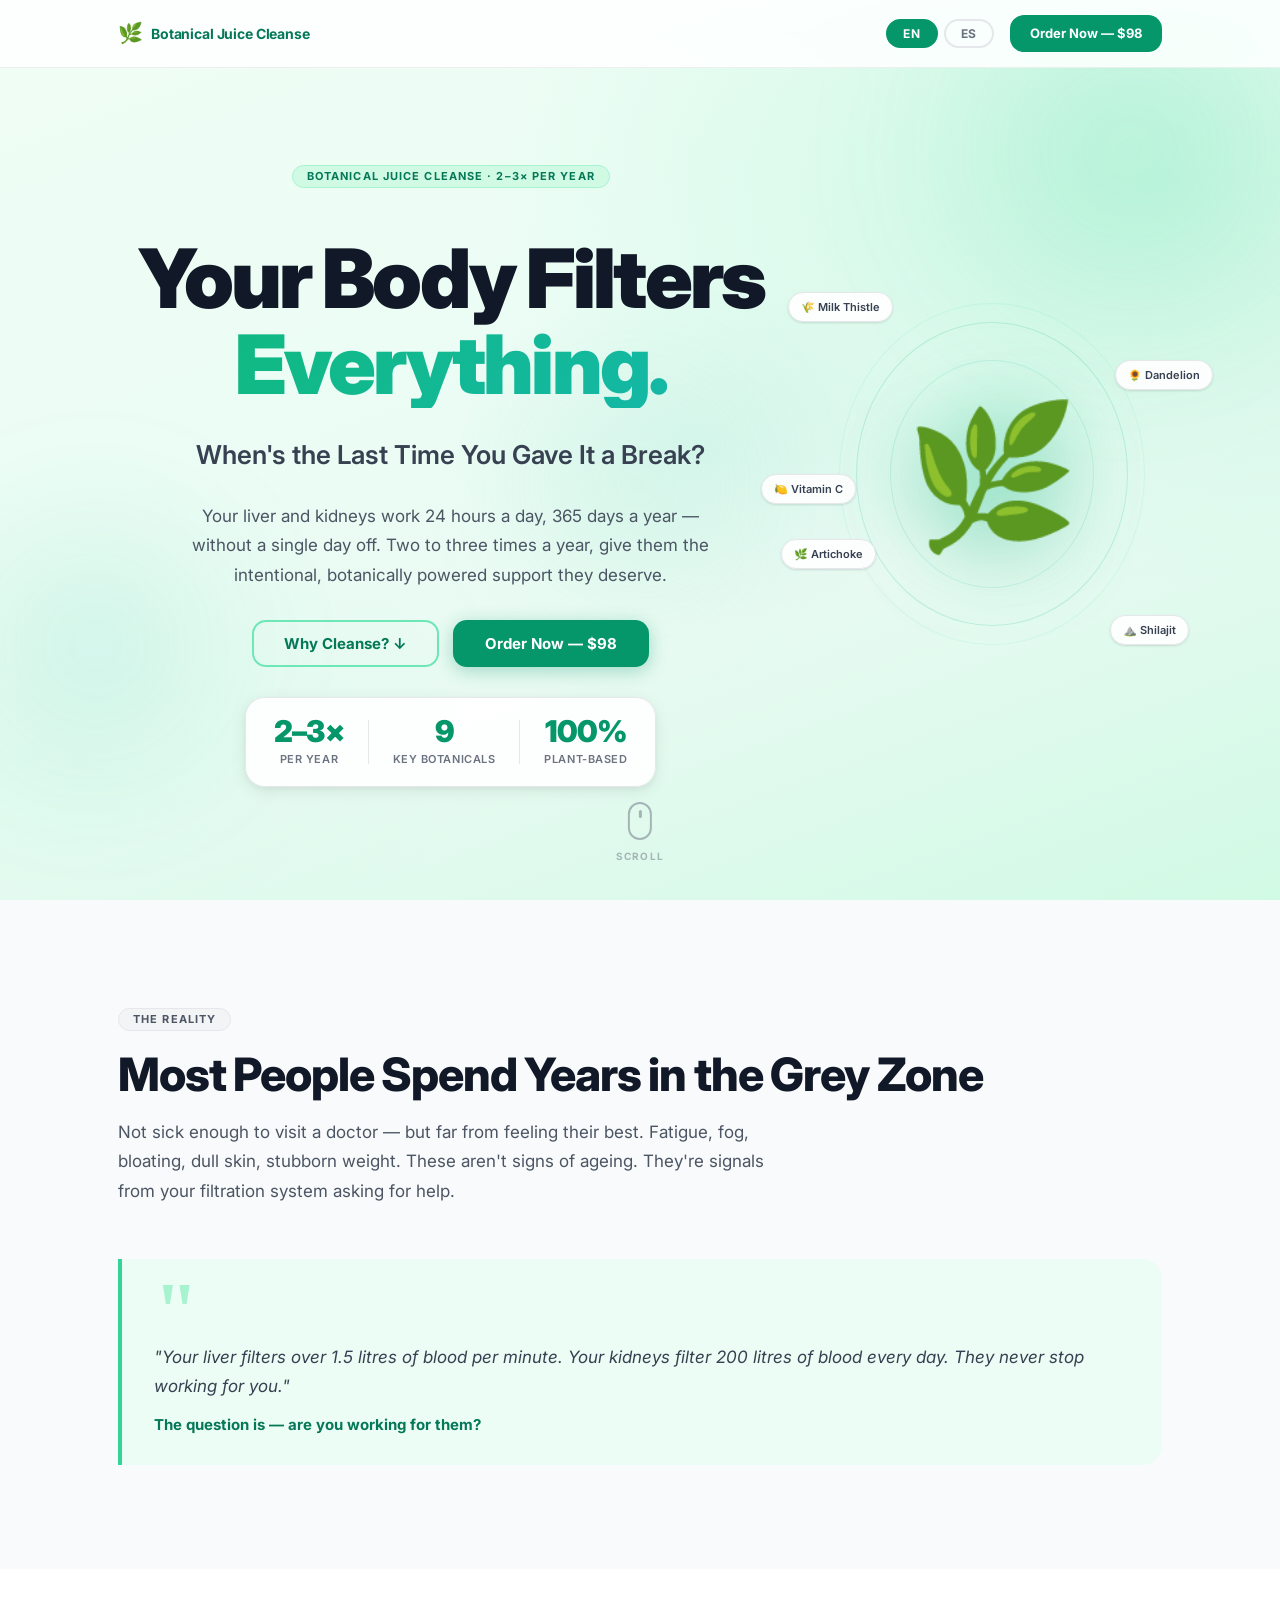
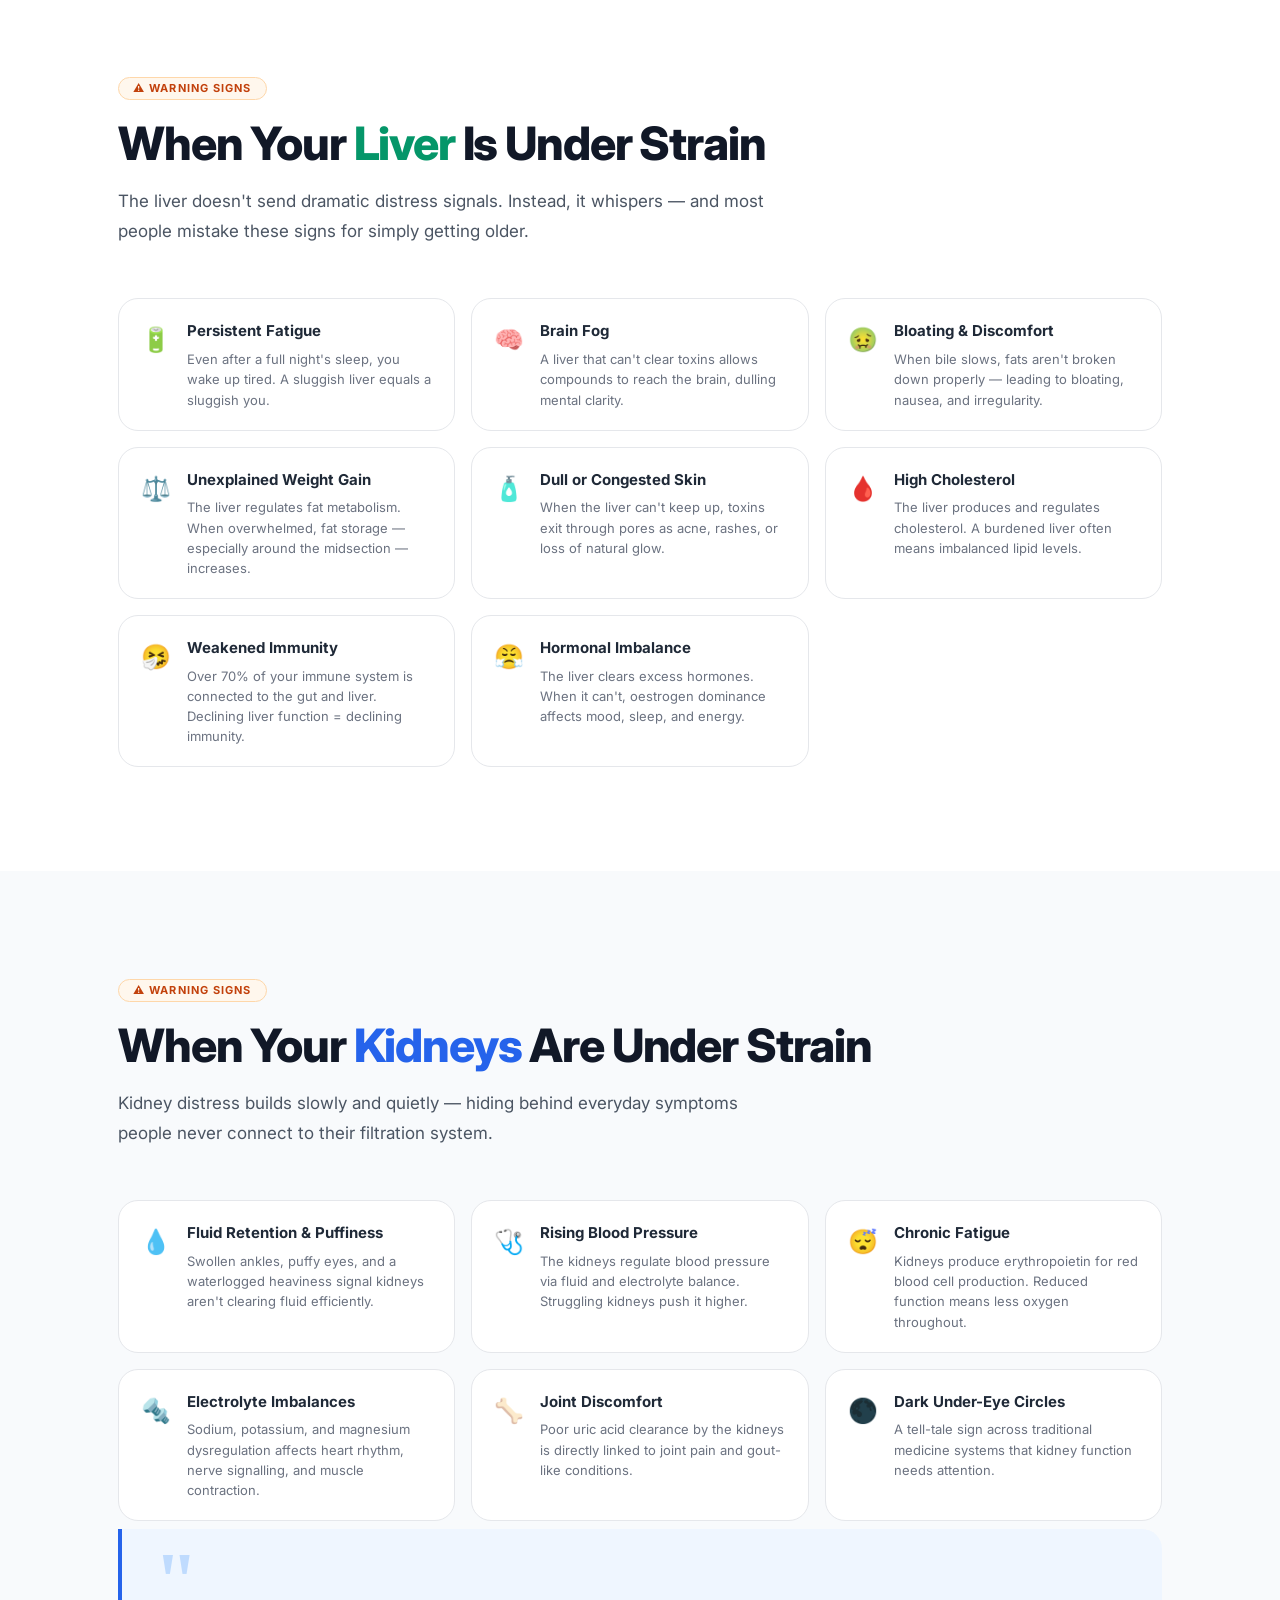
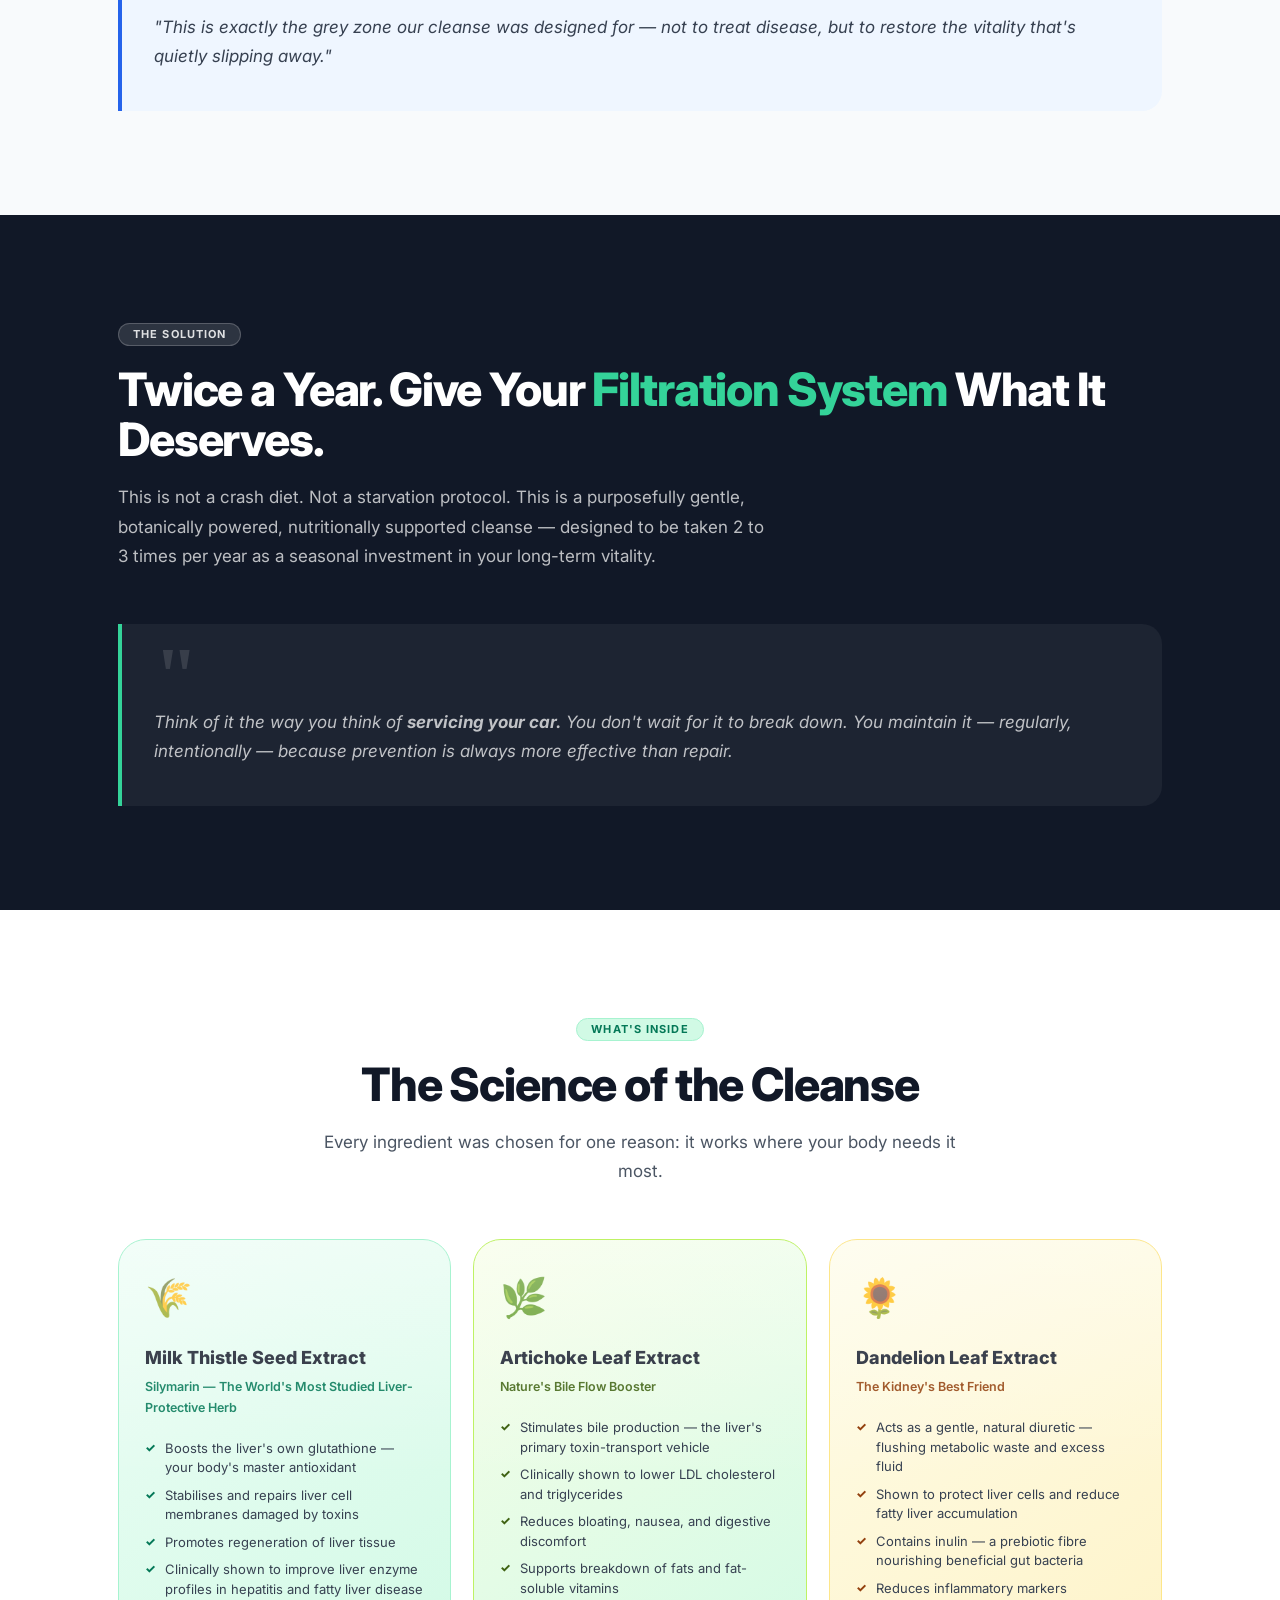
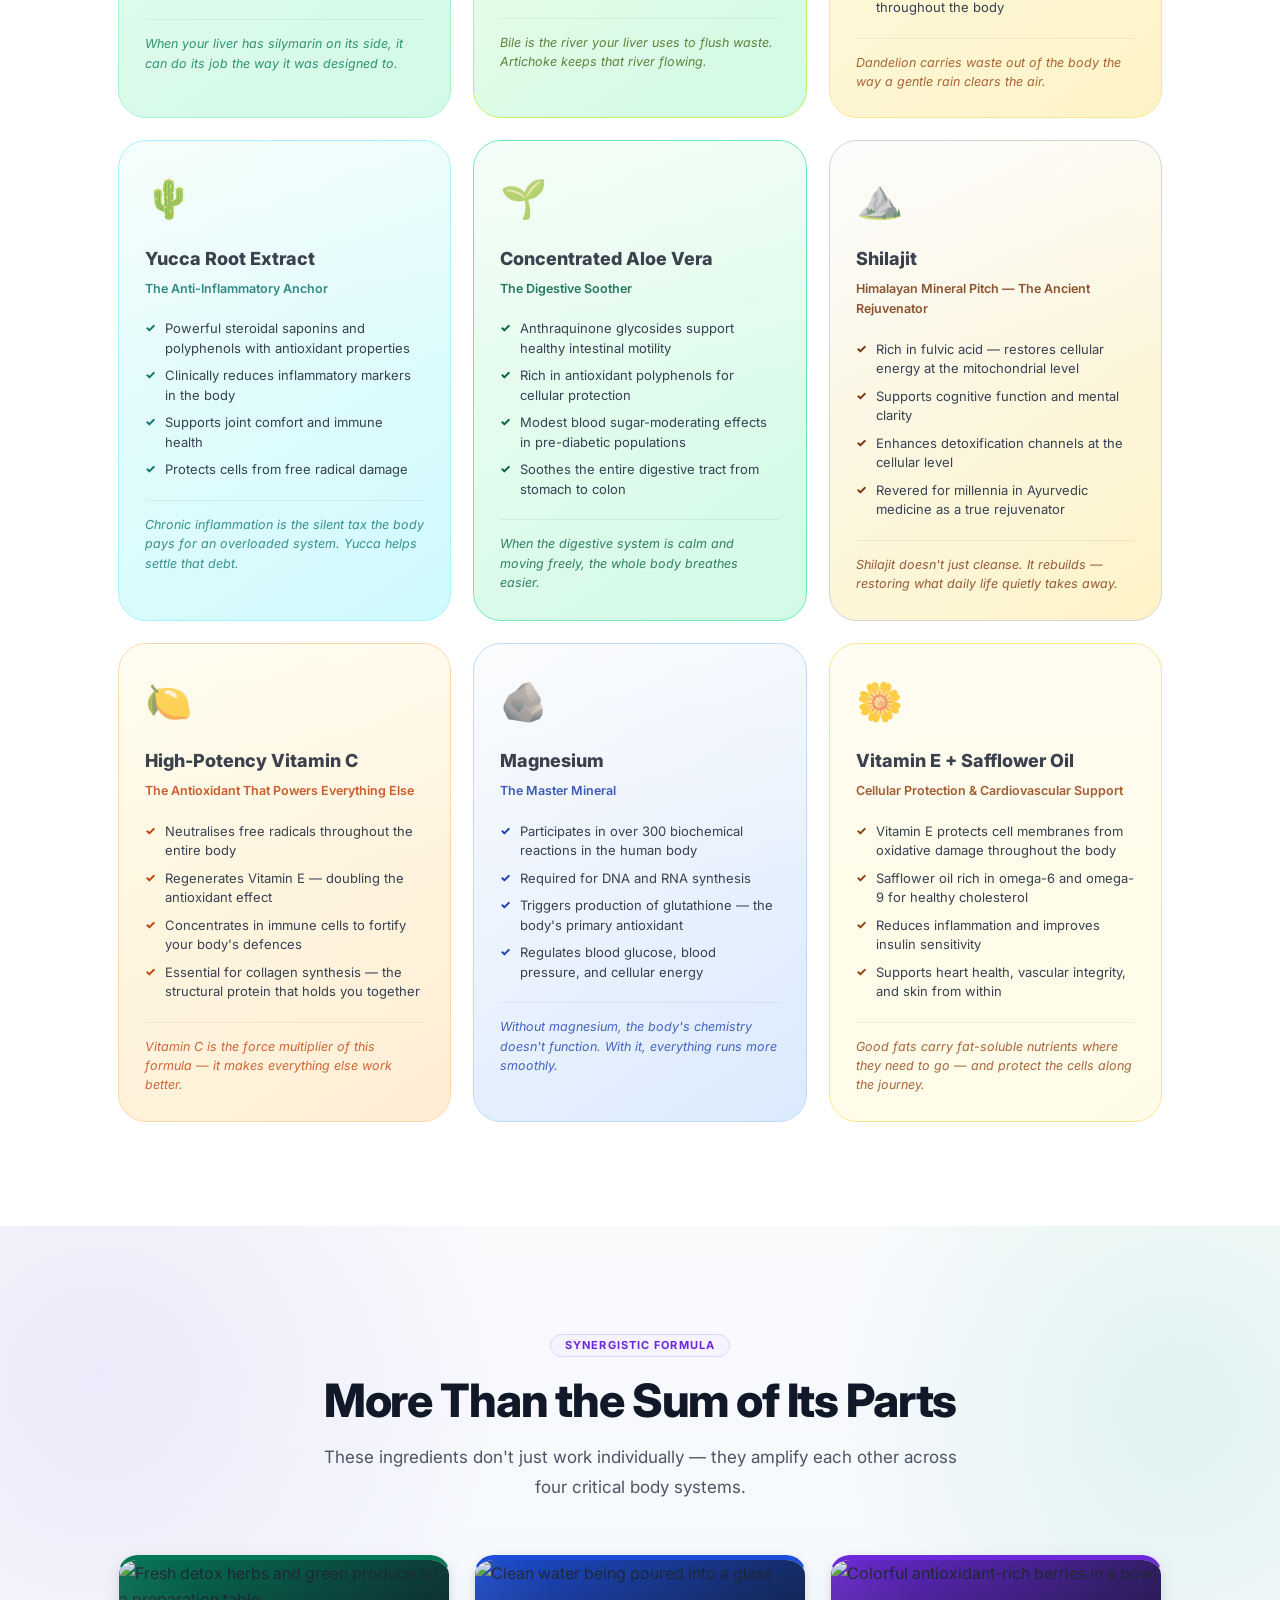
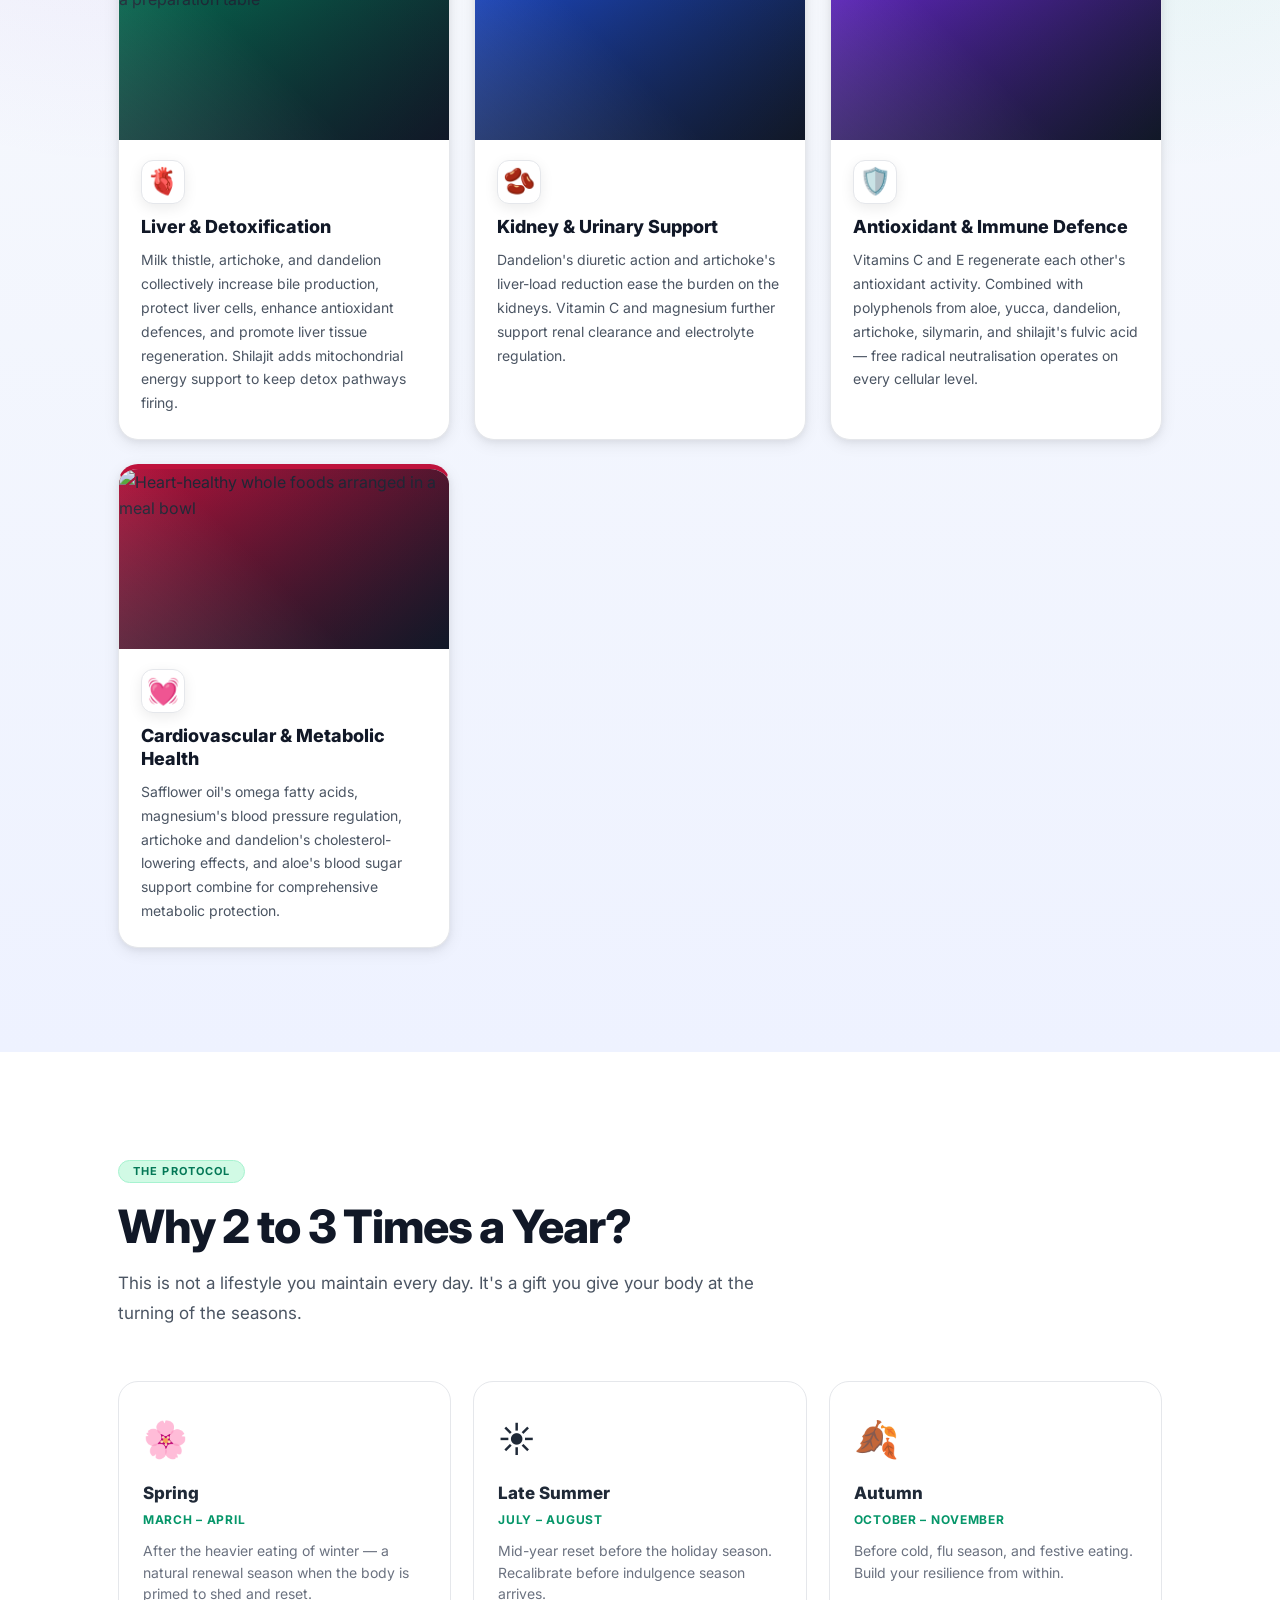
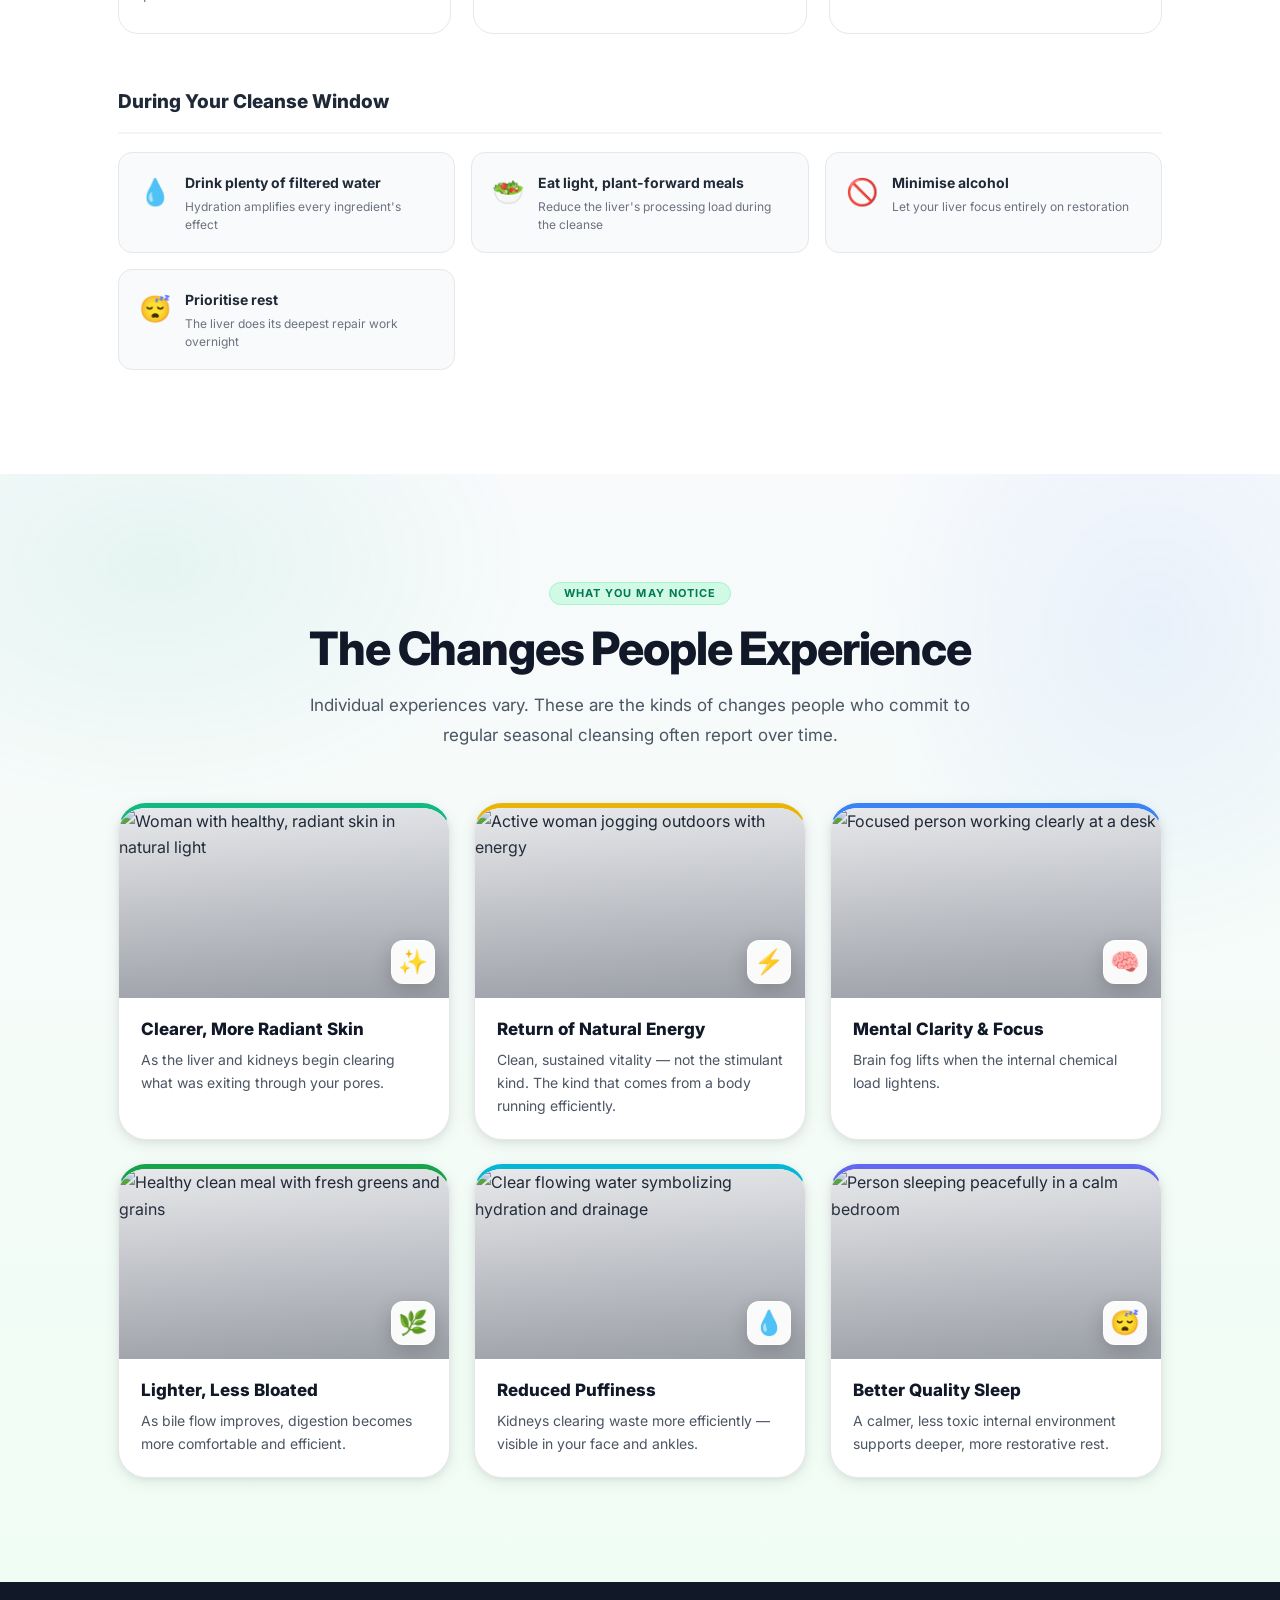
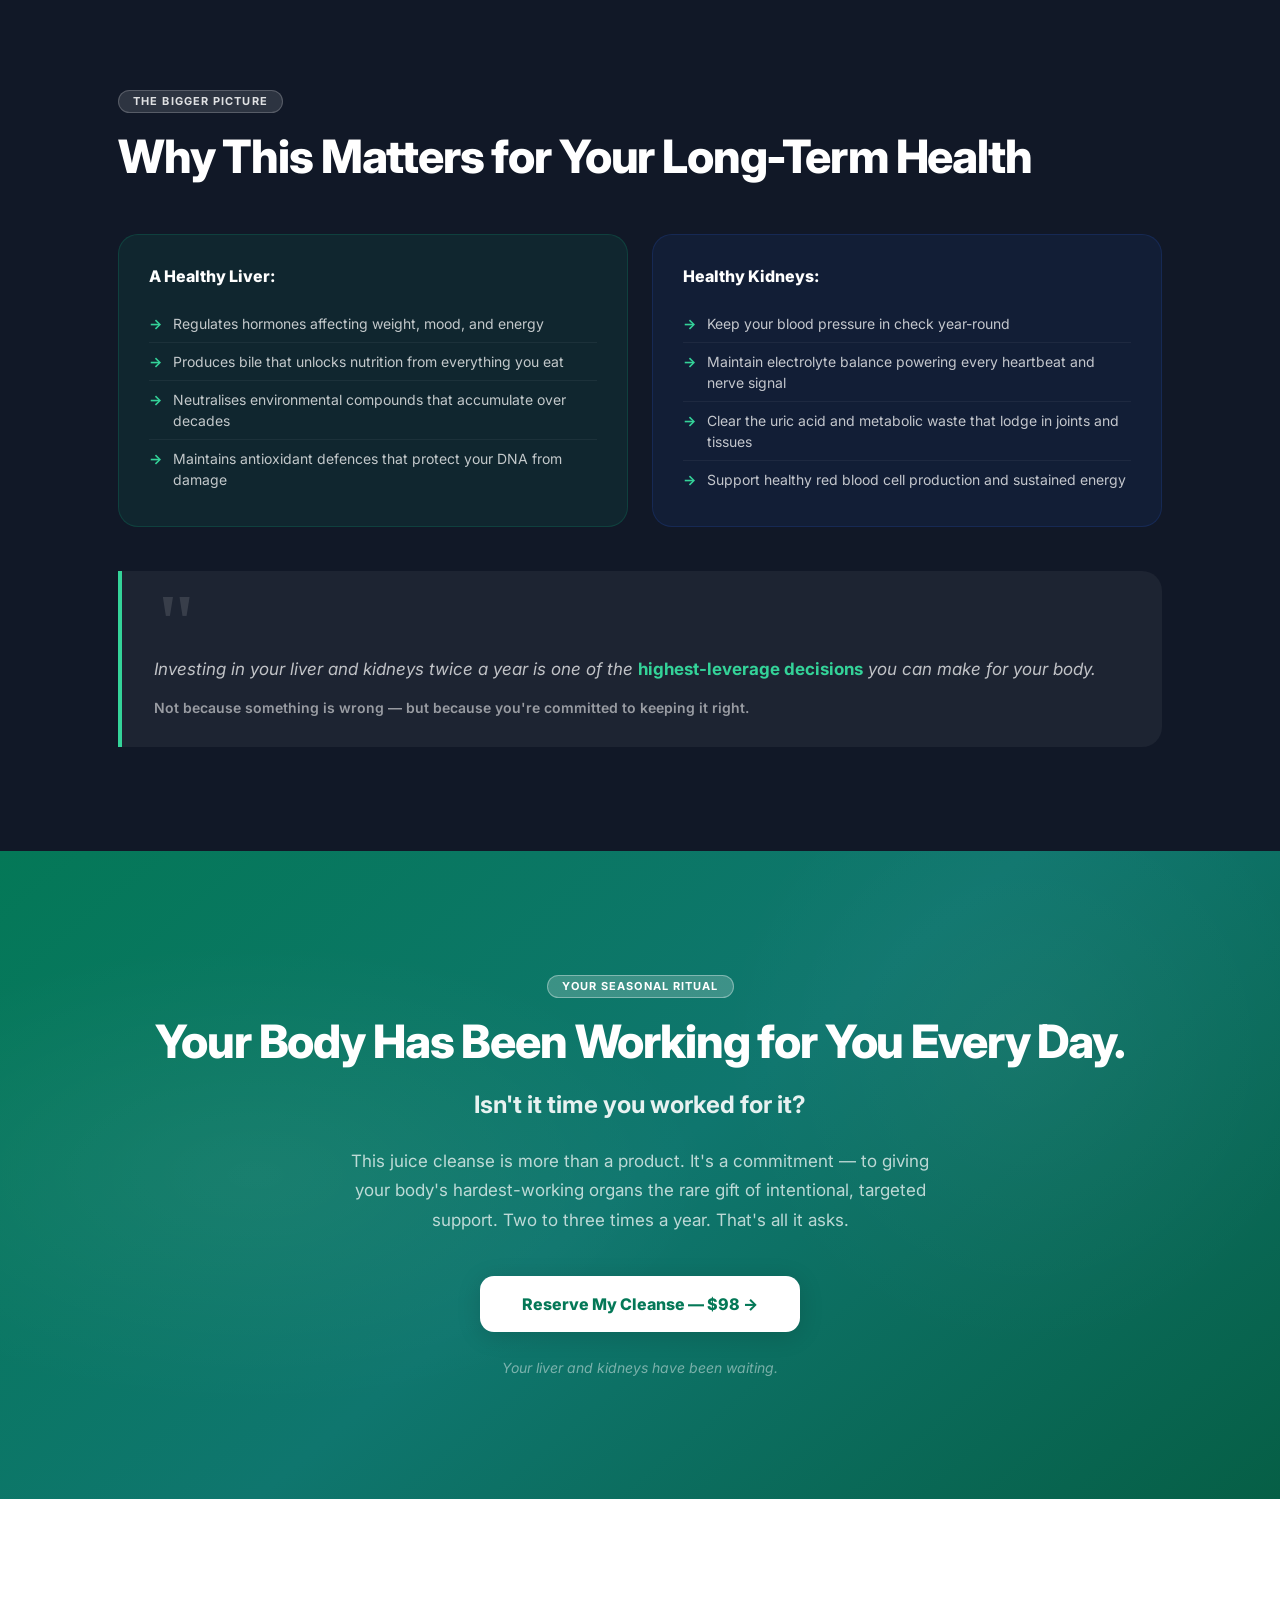
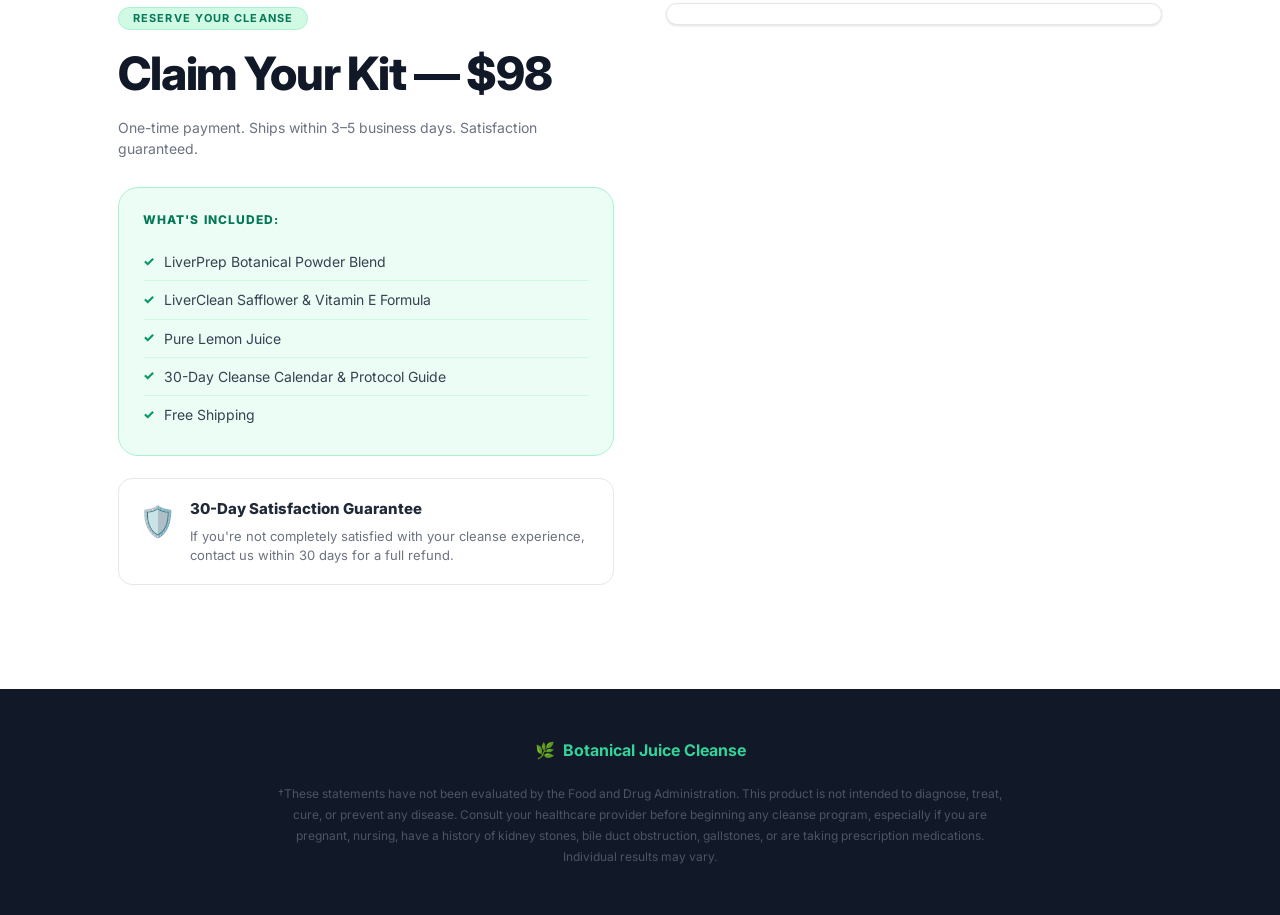
==== index.html @ 4ebe0860 "Replace reservation form with Jotform embed Co-authored-by: cdjcoder <cdjcoder@users.noreply.github." ====
<!DOCTYPE html>
<html lang="en">
<head>
  <meta charset="UTF-8" />
  <meta name="viewport" content="width=device-width, initial-scale=1.0" />
  <title>Botanical Juice Cleanse — Liver & Kidney Support</title>
  <meta name="description" content="A purposefully gentle, botanically powered juice cleanse designed to support your liver and kidneys 2–3 times per year." />
  <link rel="preconnect" href="https://fonts.googleapis.com">
  <link rel="preconnect" href="https://fonts.gstatic.com" crossorigin>
  <link href="https://fonts.googleapis.com/css2?family=Inter:wght@300;400;500;600;700;800;900&display=swap" rel="stylesheet">
  <link rel="stylesheet" href="./style.css" />
</head>
<body>

  <!-- ===================== NAVBAR ===================== -->
  <nav id="navbar">
    <div class="nav-inner">
      <div class="nav-brand">
        <span class="nav-leaf">🌿</span>
        <span class="nav-brand-text" data-key="navBrand">Botanical Juice Cleanse</span>
      </div>
      <div class="nav-right">
        <div class="lang-buttons">
          <button class="lang-btn active" data-lang="en" aria-label="Switch to English">EN</button>
          <button class="lang-btn" data-lang="es" aria-label="Switch to Spanish">ES</button>
        </div>
        <a href="#order" class="nav-cta" data-key="heroCta2">Order Now — $98</a>
      </div>
    </div>
  </nav>

  <!-- ===================== HERO ===================== -->
  <section id="hero">
    <div class="hero-bg-gradient"></div>
    <div class="hero-blob hero-blob-1"></div>
    <div class="hero-blob hero-blob-2"></div>
    <div class="hero-blob hero-blob-3"></div>

    <div class="hero-container">
      <div class="hero-content">
        <div class="fade-in">
          <span class="badge badge-green" data-key="badge">Botanical Juice Cleanse · 2–3× Per Year</span>
        </div>
        <div class="fade-in delay-1">
          <h1 class="hero-h1">
            <span data-key="heroH1a">Your Body Filters</span><br>
            <span class="hero-gradient-text" data-key="heroH1b">Everything.</span>
          </h1>
        </div>
        <div class="fade-in delay-2">
          <h2 class="hero-h2" data-key="heroH2">When's the Last Time You Gave It a Break?</h2>
        </div>
        <div class="fade-in delay-3">
          <p class="hero-p" data-key="heroP">Your liver and kidneys work 24 hours a day, 365 days a year — without a single day off. Two to three times a year, give them the intentional, botanically powered support they deserve.</p>
        </div>
        <div class="fade-in delay-4 hero-ctas">
          <a href="#grey-zone" class="btn btn-ghost" data-key="heroCta1">Why Cleanse? ↓</a>
          <a href="#order" class="btn btn-primary" data-key="heroCta2">Order Now — $98</a>
        </div>
        <div class="fade-in delay-5">
          <div class="hero-stats">
            <div class="hero-stat">
              <span class="hero-stat-num" data-key="stat1.0">2–3×</span>
              <span class="hero-stat-label" data-key="stat1.1">Per Year</span>
            </div>
            <div class="hero-stat-sep"></div>
            <div class="hero-stat">
              <span class="hero-stat-num" data-key="stat2.0">9</span>
              <span class="hero-stat-label" data-key="stat2.1">Key Botanicals</span>
            </div>
            <div class="hero-stat-sep"></div>
            <div class="hero-stat">
              <span class="hero-stat-num" data-key="stat3.0">100%</span>
              <span class="hero-stat-label" data-key="stat3.1">Plant-Based</span>
            </div>
          </div>
        </div>
      </div>

      <div class="hero-visual fade-in delay-3">
        <div class="hero-product-card">
          <div class="hero-product-icon">🌿</div>
          <div class="hero-product-glow"></div>
          <div class="hero-circles">
            <div class="hero-circle c1"></div>
            <div class="hero-circle c2"></div>
            <div class="hero-circle c3"></div>
          </div>
          <div class="hero-ingredient-tags">
            <span class="ingredient-tag">🌾 Milk Thistle</span>
            <span class="ingredient-tag">🌻 Dandelion</span>
            <span class="ingredient-tag">🌿 Artichoke</span>
            <span class="ingredient-tag">⛰️ Shilajit</span>
            <span class="ingredient-tag">🍋 Vitamin C</span>
          </div>
        </div>
      </div>
    </div>

    <div class="scroll-indicator">
      <div class="scroll-mouse">
        <div class="scroll-wheel"></div>
      </div>
      <span class="scroll-text">Scroll</span>
    </div>
  </section>

  <!-- ===================== GREY ZONE ===================== -->
  <section id="grey-zone" class="section bg-grey">
    <div class="container">
      <div class="section-header fade-in">
        <span class="badge badge-grey" data-key="greyBadge">The Reality</span>
        <h2 class="section-title" data-key="greyH2">Most People Spend Years in the Grey Zone</h2>
        <p class="section-lead" data-key="greyP">Not sick enough to visit a doctor — but far from feeling their best. Fatigue, fog, bloating, dull skin, stubborn weight. These aren't signs of ageing. They're signals from your filtration system asking for help.</p>
      </div>

      <div class="quote-card fade-in delay-2">
        <div class="quote-mark">"</div>
        <p class="quote-body" data-key="greyQuote"></p>
        <p class="quote-sub" data-key="greyQ2"></p>
      </div>
    </div>
  </section>

  <!-- ===================== LIVER SECTION ===================== -->
  <section id="liver-section" class="section bg-white">
    <div class="container">
      <div class="section-header fade-in">
        <span class="badge badge-orange" data-key="liverBadge">⚠️ Warning Signs</span>
        <h2 class="section-title">
          <span data-key="liverH2a">When Your</span>
          <span class="text-emerald" data-key="liverH2b"> Liver </span>
          <span data-key="liverH2c">Is Under Strain</span>
        </h2>
        <p class="section-lead" data-key="liverP">The liver doesn't send dramatic distress signals. Instead, it whispers — and most people mistake these signs for simply getting older.</p>
      </div>
      <div class="symptoms-grid fade-in delay-2" id="liver-symptoms"></div>
    </div>
  </section>

  <!-- ===================== KIDNEY SECTION ===================== -->
  <section id="kidney-section" class="section bg-slate">
    <div class="container">
      <div class="section-header fade-in">
        <span class="badge badge-orange" data-key="kidneyBadge">⚠️ Warning Signs</span>
        <h2 class="section-title">
          <span data-key="kidneyH2a">When Your</span>
          <span class="text-blue" data-key="kidneyH2b"> Kidneys </span>
          <span data-key="kidneyH2c">Are Under Strain</span>
        </h2>
        <p class="section-lead" data-key="kidneyP">Kidney distress builds slowly and quietly — hiding behind everyday symptoms people never connect to their filtration system.</p>
      </div>
      <div class="symptoms-grid fade-in delay-2" id="kidney-symptoms"></div>
      <div class="fade-in delay-3">
        <div class="quote-card quote-card-blue">
          <div class="quote-mark quote-mark-blue">"</div>
          <p class="quote-body" data-key="kidneyQuote"></p>
        </div>
      </div>
    </div>
  </section>

  <!-- ===================== SOLUTION SECTION ===================== -->
  <section id="solution-section" class="section bg-dark">
    <div class="container">
      <div class="section-header section-header-light fade-in">
        <span class="badge badge-dim" data-key="solBadge">The Solution</span>
        <h2 class="section-title text-white">
          <span data-key="solH2a">Twice a Year. Give Your</span>
          <span class="text-emerald-light" data-key="solH2b"> Filtration System </span>
          <span data-key="solH2c">What It Deserves.</span>
        </h2>
        <p class="section-lead text-white-muted" data-key="solP"></p>
      </div>
      <div class="quote-card quote-card-dark fade-in delay-2">
        <div class="quote-mark quote-mark-dim">"</div>
        <p class="quote-body text-white-muted" id="sol-quote"></p>
      </div>
    </div>
  </section>

  <!-- ===================== INGREDIENTS ===================== -->
  <section id="ingredients-section" class="section bg-white">
    <div class="container">
      <div class="section-header text-center fade-in">
        <span class="badge badge-green" data-key="ingBadge">What's Inside</span>
        <h2 class="section-title" data-key="ingH2">The Science of the Cleanse</h2>
        <p class="section-lead center" data-key="ingP">Every ingredient was chosen for one reason: it works where your body needs it most.</p>
      </div>
      <div class="ingredients-grid fade-in delay-2" id="ingredients-list"></div>
    </div>
  </section>

  <!-- ===================== SYNERGY ===================== -->
  <section id="synergy-section" class="section bg-slate">
    <div class="container">
      <div class="section-header text-center fade-in">
        <span class="badge badge-purple" data-key="synBadge">Synergistic Formula</span>
        <h2 class="section-title" data-key="synH2">More Than the Sum of Its Parts</h2>
        <p class="section-lead center" data-key="synP">These ingredients don't just work individually — they amplify each other across four critical body systems.</p>
      </div>
      <div class="synergy-grid fade-in delay-2" id="synergy-list"></div>
    </div>
  </section>

  <!-- ===================== PROTOCOL ===================== -->
  <section id="protocol-section" class="section bg-white">
    <div class="container">
      <div class="section-header fade-in">
        <span class="badge badge-green" data-key="protoBadge">The Protocol</span>
        <h2 class="section-title" data-key="protoH2">Why 2 to 3 Times a Year?</h2>
        <p class="section-lead" data-key="protoP">This is not a lifestyle you maintain every day. It's a gift you give your body at the turning of the seasons.</p>
      </div>
      <div class="seasons-grid fade-in delay-2" id="seasons-list"></div>
      <div class="tips-block fade-in delay-3">
        <h3 class="tips-heading" data-key="protoTipsH">During Your Cleanse Window</h3>
        <div class="tips-grid" id="tips-list"></div>
      </div>
    </div>
  </section>

  <!-- ===================== RESULTS ===================== -->
  <section id="results-section" class="section bg-slate">
    <div class="container">
      <div class="section-header text-center fade-in">
        <span class="badge badge-green" data-key="resBadge">What You May Notice</span>
        <h2 class="section-title" data-key="resH2">The Changes People Experience</h2>
        <p class="section-lead center" data-key="resP">Individual experiences vary. These are the kinds of changes people who commit to regular seasonal cleansing often report over time.</p>
      </div>
      <div class="results-grid fade-in delay-2" id="results-list"></div>
    </div>
  </section>

  <!-- ===================== BIGGER PICTURE ===================== -->
  <section id="bigger-section" class="section bg-dark">
    <div class="container">
      <div class="section-header section-header-light fade-in">
        <span class="badge badge-dim" data-key="bigBadge">The Bigger Picture</span>
        <h2 class="section-title text-white" data-key="bigH2">Why This Matters for Your Long-Term Health</h2>
      </div>
      <div class="bigger-cols fade-in delay-2">
        <div class="bigger-col bigger-col-green">
          <h3 class="bigger-col-title" data-key="bigLiverH">A Healthy Liver:</h3>
          <ul class="bigger-list" id="big-liver-pts"></ul>
        </div>
        <div class="bigger-col bigger-col-blue">
          <h3 class="bigger-col-title" data-key="bigKidneyH">Healthy Kidneys:</h3>
          <ul class="bigger-list" id="big-kidney-pts"></ul>
        </div>
      </div>
      <div class="fade-in delay-3">
        <div class="quote-card quote-card-dark">
          <div class="quote-mark quote-mark-dim">"</div>
          <p class="quote-body text-white-muted" id="big-quote"></p>
          <p class="quote-sub-light" data-key="bigSub"></p>
        </div>
      </div>
    </div>
  </section>

  <!-- ===================== CTA ===================== -->
  <section id="cta-section" class="section section-cta">
    <div class="cta-bg"></div>
    <div class="container text-center">
      <div class="fade-in">
        <span class="badge badge-cta" data-key="ctaBadge">Your Seasonal Ritual</span>
        <h2 class="section-title text-white" data-key="ctaH2">Your Body Has Been Working for You Every Day.</h2>
        <p class="cta-subtitle" data-key="ctaSub">Isn't it time you worked for it?</p>
        <p class="cta-body" data-key="ctaP"></p>
        <div class="cta-btn-wrap">
          <a href="#order" class="btn btn-white" data-key="ctaBtn">Reserve My Cleanse — $98 →</a>
        </div>
        <p class="cta-footnote" data-key="ctaFooter">Your liver and kidneys have been waiting.</p>
      </div>
    </div>
  </section>

  <!-- ===================== ORDER FORM ===================== -->
  <section id="order" class="section bg-white">
    <div class="container">
      <div class="order-layout">

        <!-- Left panel -->
        <div class="order-left fade-in">
          <span class="badge badge-green" data-key="orderBadge">Reserve Your Cleanse</span>
          <h2 class="section-title" data-key="orderH2">Claim Your Kit — $98</h2>
          <p class="order-subtext" data-key="orderSub">One-time payment. Ships within 3–5 business days. Satisfaction guaranteed.</p>

          <div class="includes-box">
            <p class="includes-heading" data-key="includes">What's Included:</p>
            <ul class="includes-list" id="includes-list"></ul>
          </div>

          <div class="guarantee-box">
            <div class="guarantee-shield">🛡️</div>
            <div class="guarantee-body">
              <p class="guarantee-title" data-key="moneyBack">30-Day Satisfaction Guarantee</p>
              <p class="guarantee-desc" data-key="moneyBackDesc">If you're not completely satisfied with your cleanse experience, contact us within 30 days for a full refund.</p>
            </div>
          </div>
        </div>

        <!-- Right panel: form -->
        <div class="order-right fade-in delay-2">
          <div class="jotform-embed-wrap" id="order-form-container">
            <script type="text/javascript" src="https://form.jotform.com/jsform/260597174818065"></script>
          </div>
        </div>

      </div>
    </div>
  </section>

  <!-- ===================== FOOTER ===================== -->
  <footer id="footer">
    <div class="container">
      <div class="footer-brand">
        <span>🌿</span>
        <span data-key="navBrand">Botanical Juice Cleanse</span>
      </div>
      <p class="footer-disclaimer" data-key="disclaimer"></p>
    </div>
  </footer>

  <script src="./data.js"></script>
  <script src="./main.js"></script>
</body>
</html>
---- style.css ----
/* ============================================================
   BOTANICAL JUICE CLEANSE — style.css
   Full design system matching the original
============================================================ */

/* ---- Reset & Base ---- */
*, *::before, *::after { box-sizing: border-box; margin: 0; padding: 0; }

:root {
  /* Emerald palette */
  --em-50:  #ecfdf5;
  --em-100: #d1fae5;
  --em-200: #a7f3d0;
  --em-300: #6ee7b7;
  --em-400: #34d399;
  --em-500: #10b981;
  --em-600: #059669;
  --em-700: #047857;
  --em-800: #065f46;
  --em-900: #064e3b;

  /* Teal */
  --tl-400: #2dd4bf;
  --tl-500: #14b8a6;
  --tl-600: #0d9488;
  --tl-700: #0f766e;
  --tl-800: #115e59;

  /* Grays */
  --gr-50:  #f9fafb;
  --gr-100: #f3f4f6;
  --gr-200: #e5e7eb;
  --gr-300: #d1d5db;
  --gr-400: #9ca3af;
  --gr-500: #6b7280;
  --gr-600: #4b5563;
  --gr-700: #374151;
  --gr-800: #1f2937;
  --gr-900: #111827;

  /* Blues */
  --bl-100: #dbeafe;
  --bl-500: #3b82f6;
  --bl-600: #2563eb;
  --bl-700: #1d4ed8;

  /* Purple */
  --pu-700: #6d28d9;

  /* Accent */
  --rose-700: #be123c;
  --amber-600: #d97706;
  --orange-700: #c2410c;

  /* Spacing */
  --section-py: 104px;
  --container: 1100px;
  --nav-h: 68px;

  /* Radius */
  --r-sm:  8px;
  --r-md:  14px;
  --r-lg:  20px;
  --r-xl:  28px;
  --r-full: 9999px;

  /* Shadows */
  --shadow-sm:  0 1px 3px rgba(0,0,0,.08), 0 1px 2px rgba(0,0,0,.05);
  --shadow-md:  0 4px 16px rgba(0,0,0,.08), 0 2px 6px rgba(0,0,0,.05);
  --shadow-lg:  0 12px 40px rgba(0,0,0,.10), 0 4px 14px rgba(0,0,0,.06);
  --shadow-xl:  0 20px 60px rgba(0,0,0,.14), 0 8px 22px rgba(0,0,0,.08);
}

html { scroll-behavior: smooth; font-size: 16px; }

body {
  font-family: 'Inter', -apple-system, BlinkMacSystemFont, 'Segoe UI', sans-serif;
  color: var(--gr-800);
  background: #fff;
  line-height: 1.65;
  overflow-x: hidden;
  -webkit-font-smoothing: antialiased;
  -moz-osx-font-smoothing: grayscale;
}

/* ---- Layout helpers ---- */
.container {
  max-width: var(--container);
  margin: 0 auto;
  padding: 0 28px;
}

.section {
  padding: var(--section-py) 0;
}
.bg-white  { background: #ffffff; }
.bg-grey   { background: var(--gr-50); }
.bg-slate  { background: #f8fafc; }
.bg-dark   { background: var(--gr-900); }

.text-center { text-align: center; }

/* ============================================================
   NAVBAR
============================================================ */
#navbar {
  position: fixed;
  inset: 0 0 auto;
  z-index: 900;
  height: var(--nav-h);
  background: rgba(255, 255, 255, 0.88);
  backdrop-filter: blur(18px) saturate(160%);
  -webkit-backdrop-filter: blur(18px) saturate(160%);
  border-bottom: 1px solid rgba(0,0,0,.06);
  transition: background 0.3s, box-shadow 0.3s;
}
#navbar.scrolled {
  background: rgba(255,255,255,0.97);
  box-shadow: 0 2px 20px rgba(0,0,0,.06);
}
.nav-inner {
  max-width: var(--container);
  margin: 0 auto;
  padding: 0 28px;
  height: 100%;
  display: flex;
  align-items: center;
  justify-content: space-between;
  gap: 20px;
}
.nav-brand {
  display: flex;
  align-items: center;
  gap: 8px;
  text-decoration: none;
}
.nav-leaf { font-size: 20px; }
.nav-brand-text {
  font-size: 14px;
  font-weight: 700;
  color: var(--em-700);
  letter-spacing: -.01em;
  white-space: nowrap;
}
.nav-right {
  display: flex;
  align-items: center;
  gap: 16px;
}

/* Language buttons */
.lang-buttons { display: flex; gap: 6px; }
.lang-btn {
  padding: 5px 15px;
  border-radius: var(--r-full);
  border: 2px solid var(--gr-200);
  background: transparent;
  color: var(--gr-500);
  font-size: 12px;
  font-weight: 700;
  letter-spacing: .06em;
  cursor: pointer;
  transition: all .18s;
  font-family: inherit;
}
.lang-btn:hover { border-color: var(--em-400); color: var(--em-600); }
.lang-btn.active {
  background: var(--em-600);
  border-color: var(--em-600);
  color: #fff;
}

.nav-cta {
  display: none; /* hidden on small screens, shown on md+ */
  padding: 8px 20px;
  background: var(--em-600);
  color: #fff;
  border-radius: var(--r-md);
  font-size: 13px;
  font-weight: 700;
  text-decoration: none;
  transition: background .18s, transform .18s;
  white-space: nowrap;
}
.nav-cta:hover { background: var(--em-700); transform: translateY(-1px); }

/* ============================================================
   BADGES
============================================================ */
.badge {
  display: inline-flex;
  align-items: center;
  padding: 5px 14px;
  border-radius: var(--r-full);
  font-size: 11px;
  font-weight: 700;
  letter-spacing: .1em;
  text-transform: uppercase;
  margin-bottom: 18px;
  line-height: 1;
}
.badge-green  { background: var(--em-100); color: var(--em-700); border: 1px solid var(--em-200); }
.badge-grey   { background: var(--gr-100); color: var(--gr-600); border: 1px solid var(--gr-200); }
.badge-orange { background: #fff7ed; color: var(--orange-700); border: 1px solid #fed7aa; }
.badge-dim    { background: rgba(255,255,255,.12); color: rgba(255,255,255,.85); border: 1px solid rgba(255,255,255,.2); }
.badge-purple { background: #f5f3ff; color: var(--pu-700); border: 1px solid #ddd6fe; }
.badge-cta    { background: rgba(255,255,255,.2); color: #fff; border: 1px solid rgba(255,255,255,.35); }

/* ============================================================
   BUTTONS
============================================================ */
.btn {
  display: inline-flex;
  align-items: center;
  justify-content: center;
  gap: 6px;
  padding: 14px 30px;
  border-radius: var(--r-md);
  font-family: inherit;
  font-size: 15px;
  font-weight: 700;
  text-decoration: none;
  cursor: pointer;
  border: 2px solid transparent;
  transition: all .2s cubic-bezier(.34,1.56,.64,1);
  line-height: 1;
  white-space: nowrap;
}
.btn:active { transform: scale(.98) !important; }

.btn-primary {
  background: var(--em-600);
  color: #fff;
  box-shadow: 0 4px 18px rgba(5,150,105,.32);
}
.btn-primary:hover {
  background: var(--em-700);
  transform: translateY(-2px);
  box-shadow: 0 8px 28px rgba(5,150,105,.4);
}

.btn-ghost {
  background: transparent;
  color: var(--em-700);
  border-color: var(--em-300);
}
.btn-ghost:hover { background: var(--em-50); border-color: var(--em-400); }

.btn-white {
  background: #fff;
  color: var(--em-700);
  font-size: 16px;
  font-weight: 800;
  padding: 18px 40px;
  box-shadow: 0 4px 24px rgba(0,0,0,.14);
}
.btn-white:hover { transform: translateY(-3px); box-shadow: 0 10px 34px rgba(0,0,0,.2); }

.btn-block { width: 100%; display: flex; }

/* ============================================================
   HERO
============================================================ */
#hero {
  position: relative;
  min-height: 100vh;
  display: flex;
  flex-direction: column;
  padding-top: var(--nav-h);
  overflow: hidden;
  background: linear-gradient(160deg, #f0fdf4 0%, #ecfdf5 35%, #e8faf2 65%, #d1fae5 100%);
}

.hero-bg-gradient {
  position: absolute;
  inset: 0;
  background:
    radial-gradient(ellipse 80% 70% at 90% 20%, rgba(167,243,208,.45) 0%, transparent 65%),
    radial-gradient(ellipse 55% 55% at 5% 85%,  rgba(209,250,229,.35) 0%, transparent 60%),
    radial-gradient(ellipse 40% 40% at 55% 50%, rgba(20,184,166,.08) 0%, transparent 50%);
  pointer-events: none;
}

.hero-blob {
  position: absolute;
  border-radius: 50%;
  filter: blur(60px);
  pointer-events: none;
  animation: blobFloat 8s ease-in-out infinite;
}
.hero-blob-1 {
  width: 500px; height: 500px;
  background: radial-gradient(circle, rgba(52,211,153,.18) 0%, transparent 70%);
  top: -100px; right: -100px;
  animation-delay: 0s;
}
.hero-blob-2 {
  width: 350px; height: 350px;
  background: radial-gradient(circle, rgba(20,184,166,.12) 0%, transparent 70%);
  bottom: 80px; left: -80px;
  animation-delay: -3s;
}
.hero-blob-3 {
  width: 250px; height: 250px;
  background: radial-gradient(circle, rgba(167,243,208,.25) 0%, transparent 70%);
  top: 40%; left: 40%;
  animation-delay: -6s;
}
@keyframes blobFloat {
  0%, 100% { transform: translate(0, 0) scale(1); }
  33%       { transform: translate(20px, -30px) scale(1.05); }
  66%       { transform: translate(-15px, 20px) scale(0.97); }
}

.hero-container {
  flex: 1;
  max-width: var(--container);
  margin: 0 auto;
  padding: 80px 28px 100px;
  display: flex;
  flex-direction: column;
  align-items: center;
  justify-content: center;
  text-align: center;
  position: relative;
  z-index: 1;
  width: 100%;
  min-height: calc(100vh - var(--nav-h));
}

.hero-content {
  max-width: 720px;
  width: 100%;
  position: relative;
  z-index: 2;
  display: flex;
  flex-direction: column;
  align-items: center;
  justify-content: space-evenly;
  min-height: clamp(560px, 72vh, 760px);
  gap: clamp(10px, 2vh, 24px);
}

/* Even vertical rhythm across hero content blocks */
.hero-content > .fade-in { margin-bottom: 0 !important; }

.hero-h1 {
  font-size: clamp(46px, 6.5vw, 82px);
  font-weight: 900;
  line-height: 1.05;
  color: var(--gr-900);
  margin: 0;
  letter-spacing: -.035em;
}
.hero-gradient-text {
  background: linear-gradient(135deg, var(--em-500) 0%, var(--tl-500) 100%);
  -webkit-background-clip: text;
  -webkit-text-fill-color: transparent;
  background-clip: text;
  display: inline-block;
}
.hero-h2 {
  font-size: clamp(18px, 2.5vw, 26px);
  font-weight: 600;
  color: var(--gr-700);
  margin: 0;
  line-height: 1.35;
}
.hero-p {
  font-size: 17px;
  color: var(--gr-600);
  line-height: 1.75;
  max-width: 560px;
  margin: 0 auto;
}
.hero-ctas {
  display: flex;
  gap: 14px;
  flex-wrap: wrap;
  margin: 0;
  justify-content: center;
}

/* Stats bar */
.hero-stats {
  display: inline-flex;
  align-items: center;
  background: rgba(255,255,255,.92);
  border: 1px solid var(--gr-200);
  border-radius: var(--r-lg);
  padding: 18px 28px;
  gap: 0;
  box-shadow: var(--shadow-md);
  backdrop-filter: blur(8px);
  margin: 0 auto;
}
.hero-stat { text-align: center; padding: 0 24px; }
.hero-stat:first-child { padding-left: 0; }
.hero-stat:last-child  { padding-right: 0; }
.hero-stat-num {
  display: block;
  font-size: 30px;
  font-weight: 900;
  color: var(--em-600);
  letter-spacing: -.03em;
  line-height: 1;
  margin-bottom: 4px;
}
.hero-stat-label {
  display: block;
  font-size: 11px;
  font-weight: 600;
  color: var(--gr-500);
  text-transform: uppercase;
  letter-spacing: .05em;
}
.hero-stat-sep {
  width: 1px;
  height: 44px;
  background: var(--gr-200);
  flex-shrink: 0;
}

/* Hero visual / product card — floats right, overlaid on background */
.hero-visual {
  position: absolute;
  right: 0;
  top: 50%;
  transform: translateY(-50%);
  display: flex;
  align-items: center;
  justify-content: center;
  pointer-events: none;
  z-index: 1;
  opacity: 0.88;
}
.hero-product-card {
  position: relative;
  width: 340px;
  height: 380px;
  display: flex;
  align-items: center;
  justify-content: center;
  flex-direction: column;
}
.hero-product-icon {
  font-size: 140px;
  line-height: 1;
  position: relative;
  z-index: 2;
  filter: drop-shadow(0 20px 40px rgba(5,150,105,.2));
  animation: heroFloat 5s ease-in-out infinite;
}
@keyframes heroFloat {
  0%, 100% { transform: translateY(0) rotate(-3deg); }
  50%       { transform: translateY(-18px) rotate(3deg); }
}
.hero-product-glow {
  position: absolute;
  inset: 20%;
  background: radial-gradient(circle, rgba(52,211,153,.35) 0%, transparent 70%);
  border-radius: 50%;
  filter: blur(30px);
  animation: glowPulse 4s ease-in-out infinite;
}
@keyframes glowPulse {
  0%, 100% { opacity: .6; transform: scale(1); }
  50%       { opacity: 1;  transform: scale(1.1); }
}
.hero-circles {
  position: absolute;
  inset: 0;
  pointer-events: none;
}
.hero-circle {
  position: absolute;
  border-radius: 50%;
  border: 1.5px solid rgba(16,185,129,.18);
}
.c1 { inset: 10%; animation: spinSlow 20s linear infinite; }
.c2 { inset: 20%; animation: spinSlow 28s linear infinite reverse; border-color: rgba(20,184,166,.14); }
.c3 { inset: 5%;  animation: spinSlow 14s linear infinite; border-color: rgba(52,211,153,.10); border-width: 1px; }
@keyframes spinSlow { to { transform: rotate(360deg); } }

.hero-ingredient-tags {
  position: absolute;
  inset: 0;
  pointer-events: none;
}
.ingredient-tag {
  position: absolute;
  background: rgba(255,255,255,.92);
  border: 1px solid var(--gr-200);
  border-radius: var(--r-full);
  padding: 5px 12px;
  font-size: 11px;
  font-weight: 600;
  color: var(--gr-700);
  white-space: nowrap;
  box-shadow: var(--shadow-sm);
  animation: tagFloat 4s ease-in-out infinite;
}
.ingredient-tag:nth-child(1) { top: 2%;  left: -10%; animation-delay: 0s; }
.ingredient-tag:nth-child(2) { top: 20%; right: -15%; animation-delay: -.8s; }
.ingredient-tag:nth-child(3) { bottom: 25%; left: -12%; animation-delay: -1.6s; }
.ingredient-tag:nth-child(4) { bottom: 5%;  right: -8%; animation-delay: -2.4s; }
.ingredient-tag:nth-child(5) { top: 50%; left: -18%; animation-delay: -3.2s; }
@keyframes tagFloat {
  0%, 100% { transform: translateY(0); }
  50%       { transform: translateY(-6px); }
}

/* Scroll indicator */
.scroll-indicator {
  position: absolute;
  bottom: 36px;
  left: 50%;
  transform: translateX(-50%);
  display: flex;
  flex-direction: column;
  align-items: center;
  gap: 8px;
  opacity: .5;
  animation: scrollBounce 2.2s ease-in-out infinite;
}
.scroll-mouse {
  width: 24px; height: 38px;
  border: 2px solid var(--gr-500);
  border-radius: 12px;
  position: relative;
  display: flex;
  justify-content: center;
  padding-top: 6px;
}
.scroll-wheel {
  width: 3px; height: 8px;
  background: var(--gr-500);
  border-radius: 2px;
  animation: wheelScroll 2.2s ease-in-out infinite;
}
.scroll-text {
  font-size: 10px;
  font-weight: 700;
  letter-spacing: .12em;
  text-transform: uppercase;
  color: var(--gr-500);
}
@keyframes scrollBounce {
  0%, 100% { transform: translateX(-50%) translateY(0); }
  50%       { transform: translateX(-50%) translateY(8px); }
}
@keyframes wheelScroll {
  0%   { transform: translateY(0); opacity: 1; }
  80%  { transform: translateY(10px); opacity: 0; }
  100% { transform: translateY(0); opacity: 0; }
}

/* ============================================================
   SECTION HEADERS
============================================================ */
.section-header { margin-bottom: 52px; }
.section-header.text-center { text-align: center; }
.section-header-light .section-title { color: #fff; }
.section-header-light .section-lead  { color: rgba(255,255,255,.7); }

.section-title {
  font-size: clamp(30px, 4vw, 46px);
  font-weight: 800;
  line-height: 1.1;
  color: var(--gr-900);
  margin-bottom: 18px;
  letter-spacing: -.025em;
}
.section-lead {
  font-size: 17px;
  color: var(--gr-600);
  line-height: 1.75;
  max-width: 660px;
}
.section-lead.center { margin: 0 auto; }

.text-white { color: #fff !important; }
.text-white-muted { color: rgba(255,255,255,.72) !important; }
.text-emerald { color: var(--em-600); }
.text-emerald-light { color: var(--em-400); }
.text-blue { color: var(--bl-600); }

/* ============================================================
   QUOTE CARDS
============================================================ */
.quote-card {
  background: var(--em-50);
  border-left: 4px solid var(--em-400);
  border-radius: 0 var(--r-lg) var(--r-lg) 0;
  padding: 28px 32px;
  position: relative;
  margin-top: 8px;
}
.quote-mark {
  font-size: 80px;
  line-height: .6;
  color: var(--em-200);
  font-family: Georgia, serif;
  font-weight: 700;
  margin-bottom: 8px;
  display: block;
}
.quote-body {
  font-size: 17px;
  font-style: italic;
  color: var(--gr-700);
  line-height: 1.7;
  margin-bottom: 12px;
}
.quote-sub {
  font-size: 15px;
  font-weight: 700;
  color: var(--em-700);
  margin: 0;
}

/* Blue variant */
.quote-card-blue { background: #eff6ff; border-left-color: var(--bl-600); }
.quote-mark-blue { color: #bfdbfe; }

/* Dark variant */
.quote-card-dark {
  background: rgba(255,255,255,.05);
  border-left-color: var(--em-400);
}
.quote-mark-dim { color: rgba(255,255,255,.12); }
.quote-sub-light {
  font-size: 14px;
  font-weight: 600;
  color: rgba(255,255,255,.55);
  margin: 0;
}

/* ============================================================
   SYMPTOMS GRID
============================================================ */
.symptoms-grid {
  display: grid;
  grid-template-columns: repeat(auto-fill, minmax(270px, 1fr));
  gap: 16px;
}
.symptom-card {
  display: flex;
  gap: 16px;
  align-items: flex-start;
  background: #fff;
  border: 1px solid var(--gr-200);
  border-radius: var(--r-lg);
  padding: 20px 22px;
  transition: transform .2s, box-shadow .2s, border-color .2s;
}
.symptom-card:hover {
  transform: translateY(-3px);
  box-shadow: var(--shadow-md);
  border-color: var(--em-200);
}
.symptom-icon { font-size: 24px; flex-shrink: 0; margin-top: 1px; }
.symptom-title { font-size: 15px; font-weight: 700; color: var(--gr-800); margin-bottom: 5px; }
.symptom-desc  { font-size: 13px; color: var(--gr-500); line-height: 1.55; }

/* ============================================================
   INGREDIENTS
============================================================ */
.ingredients-grid {
  display: grid;
  grid-template-columns: repeat(auto-fill, minmax(320px, 1fr));
  gap: 22px;
}
.ingredient-card {
  border-radius: var(--r-xl);
  border: 1px solid transparent;
  padding: 26px;
  transition: transform .22s, box-shadow .22s;
  position: relative;
  overflow: hidden;
}
.ingredient-card::before {
  content: '';
  position: absolute;
  inset: 0;
  background: linear-gradient(180deg, rgba(255,255,255,.35) 0%, transparent 50%);
  pointer-events: none;
}
.ingredient-card:hover { transform: translateY(-4px); box-shadow: var(--shadow-lg); }
.ingredient-emoji { font-size: 38px; margin-bottom: 14px; display: block; }
.ingredient-name  { font-size: 18px; font-weight: 800; color: var(--gr-900); margin-bottom: 5px; }
.ingredient-sub   { font-size: 12.5px; font-weight: 600; margin-bottom: 16px; opacity: .85; }
.ingredient-pts   { list-style: none; margin-bottom: 16px; }
.ingredient-pts li {
  font-size: 13px;
  color: var(--gr-700);
  padding: 4px 0 4px 20px;
  position: relative;
  line-height: 1.5;
}
.ingredient-pts li::before {
  content: '✓';
  position: absolute;
  left: 0;
  font-weight: 800;
  font-size: 12px;
  color: var(--ck, var(--em-600));
}
.ingredient-quote {
  font-size: 12.5px;
  font-style: italic;
  line-height: 1.55;
  border-top: 1px solid rgba(0,0,0,.07);
  padding-top: 14px;
  opacity: .8;
}

/* ============================================================
   SYNERGY
============================================================ */
#synergy-section {
  position: relative;
  overflow: hidden;
  background:
    radial-gradient(ellipse 45% 40% at 8% 10%, rgba(109,40,217,.08) 0%, transparent 70%),
    radial-gradient(ellipse 35% 35% at 92% 12%, rgba(16,185,129,.10) 0%, transparent 75%),
    linear-gradient(180deg, #f8fafc 0%, #eef2ff 100%);
}
#synergy-section .container { position: relative; z-index: 1; }

.synergy-grid {
  display: grid;
  grid-template-columns: repeat(auto-fill, minmax(260px, 1fr));
  gap: 24px;
}
.synergy-card {
  background: #fff;
  border: 1px solid var(--gr-200);
  border-top: 5px solid var(--synergy-accent, var(--em-600));
  border-radius: var(--r-lg);
  box-shadow: var(--shadow-md);
  min-height: 420px;
  display: flex;
  flex-direction: column;
  position: relative;
  overflow: hidden;
  transition: transform .25s, box-shadow .25s, border-color .25s;
}
.synergy-card:hover {
  transform: translateY(-6px);
  box-shadow: var(--shadow-xl);
  border-color: var(--gr-300);
}

.synergy-media {
  height: 180px;
  background: linear-gradient(140deg, var(--synergy-accent, var(--em-600)) 0%, #111827 100%);
  position: relative;
  overflow: hidden;
}
.synergy-media img {
  width: 100%;
  height: 100%;
  object-fit: cover;
  display: block;
  transition: transform .6s ease;
}
.synergy-card:hover .synergy-media img { transform: scale(1.06); }
.synergy-media::after {
  content: '';
  position: absolute;
  inset: 0;
  background:
    linear-gradient(180deg, rgba(17,24,39,.05) 0%, rgba(17,24,39,.35) 100%),
    linear-gradient(45deg, rgba(255,255,255,.15), transparent 45%);
}

.synergy-content {
  padding: 20px 22px 24px;
  display: flex;
  flex-direction: column;
  flex: 1;
}
.synergy-icon {
  width: 44px;
  height: 44px;
  border-radius: 12px;
  display: inline-flex;
  align-items: center;
  justify-content: center;
  font-size: 26px;
  margin-bottom: 12px;
  background: #fff;
  border: 1px solid var(--gr-200);
  box-shadow: 0 4px 14px rgba(0,0,0,.08);
}
.synergy-title {
  font-size: 18px;
  font-weight: 800;
  margin-bottom: 10px;
  color: var(--gr-900);
  line-height: 1.25;
}
.synergy-text {
  font-size: 14px;
  line-height: 1.7;
  color: var(--gr-600);
}

/* ============================================================
   PROTOCOL — seasons & tips
============================================================ */
.seasons-grid {
  display: grid;
  grid-template-columns: repeat(3, 1fr);
  gap: 22px;
  margin-bottom: 52px;
}
.season-card {
  background: #fff;
  border: 1px solid var(--gr-200);
  border-radius: var(--r-lg);
  padding: 28px 24px;
  transition: transform .2s, box-shadow .2s, border-color .2s;
}
.season-card:hover { transform: translateY(-3px); box-shadow: var(--shadow-md); border-color: var(--em-200); }
.season-icon   { font-size: 36px; margin-bottom: 10px; display: block; }
.season-label  { font-size: 17px; font-weight: 800; color: var(--gr-800); margin-bottom: 3px; }
.season-months { font-size: 12px; font-weight: 700; color: var(--em-600); text-transform: uppercase; letter-spacing: .06em; margin-bottom: 10px; }
.season-desc   { font-size: 14px; color: var(--gr-500); line-height: 1.55; }

.tips-block { }
.tips-heading {
  font-size: 19px;
  font-weight: 800;
  color: var(--gr-800);
  margin-bottom: 18px;
  padding-bottom: 14px;
  border-bottom: 2px solid var(--gr-100);
}
.tips-grid {
  display: grid;
  grid-template-columns: repeat(auto-fill, minmax(250px, 1fr));
  gap: 16px;
}
.tip-card {
  display: flex;
  gap: 14px;
  align-items: flex-start;
  background: var(--gr-50);
  border: 1px solid var(--gr-200);
  border-radius: var(--r-md);
  padding: 18px 20px;
  transition: border-color .2s, box-shadow .2s;
}
.tip-card:hover { border-color: var(--em-200); box-shadow: var(--shadow-sm); }
.tip-icon  { font-size: 26px; flex-shrink: 0; }
.tip-title { font-size: 14px; font-weight: 700; color: var(--gr-800); margin-bottom: 4px; }
.tip-desc  { font-size: 12px; color: var(--gr-500); line-height: 1.5; }

/* ============================================================
   RESULTS
============================================================ */
#results-section {
  position: relative;
  overflow: hidden;
  background:
    radial-gradient(ellipse 42% 32% at 12% 8%, rgba(16,185,129,.08) 0%, transparent 70%),
    radial-gradient(ellipse 30% 40% at 90% 14%, rgba(59,130,246,.08) 0%, transparent 75%),
    linear-gradient(180deg, #f8fafc 0%, #f0fdf4 100%);
}
#results-section .container { position: relative; z-index: 1; }

.results-grid {
  display: grid;
  grid-template-columns: repeat(auto-fill, minmax(300px, 1fr));
  gap: 24px;
}
.result-card {
  background: #fff;
  border: 1px solid var(--gr-200);
  border-top: 5px solid var(--result-accent, var(--em-500));
  border-radius: var(--r-xl);
  overflow: hidden;
  box-shadow: var(--shadow-md);
  transition: transform .25s, box-shadow .25s, border-color .25s;
}
.result-card:hover {
  transform: translateY(-6px);
  box-shadow: var(--shadow-xl);
  border-color: var(--gr-300);
}
.result-media {
  position: relative;
  width: 100%;
  height: 190px;
  overflow: hidden;
  background: linear-gradient(140deg, var(--gr-100), var(--gr-200));
}
.result-media img,
.result-media-fallback {
  width: 100%;
  height: 100%;
  object-fit: cover;
  display: block;
}
.result-media img { transition: transform .65s ease; }
.result-card:hover .result-media img { transform: scale(1.05); }
.result-media-overlay {
  position: absolute;
  inset: 0;
  background:
    linear-gradient(180deg, rgba(17,24,39,.05) 0%, rgba(17,24,39,.35) 100%),
    linear-gradient(40deg, rgba(255,255,255,.16), transparent 48%);
}
.result-emoji-badge {
  position: absolute;
  right: 14px;
  bottom: 14px;
  width: 44px;
  height: 44px;
  border-radius: 12px;
  display: inline-flex;
  align-items: center;
  justify-content: center;
  font-size: 24px;
  background: rgba(255,255,255,.94);
  border: 1px solid rgba(255,255,255,.9);
  box-shadow: 0 6px 20px rgba(0,0,0,.18);
}
.result-body { padding: 20px 22px 22px; }
.result-title {
  font-size: 17px;
  font-weight: 800;
  color: var(--gr-900);
  margin-bottom: 8px;
  line-height: 1.3;
}
.result-desc  { font-size: 14px; color: var(--gr-600); line-height: 1.65; }

/* ============================================================
   BIGGER PICTURE
============================================================ */
.bigger-cols {
  display: grid;
  grid-template-columns: 1fr 1fr;
  gap: 24px;
  margin-bottom: 44px;
}
.bigger-col {
  border-radius: var(--r-lg);
  padding: 28px 30px;
}
.bigger-col-green { background: rgba(16,185,129,.09); border: 1px solid rgba(16,185,129,.18); }
.bigger-col-blue  { background: rgba(37,99,235,.08);  border: 1px solid rgba(37,99,235,.16); }

.bigger-col-title {
  font-size: 16px;
  font-weight: 800;
  color: #fff;
  margin-bottom: 16px;
}
.bigger-list { list-style: none; }
.bigger-list li {
  font-size: 14px;
  color: rgba(255,255,255,.75);
  padding: 8px 0 8px 24px;
  position: relative;
  line-height: 1.5;
  border-bottom: 1px solid rgba(255,255,255,.05);
}
.bigger-list li:last-child { border-bottom: none; }
.bigger-list li::before {
  content: '→';
  position: absolute;
  left: 0;
  color: var(--em-400);
  font-weight: 700;
}
.big-hl { color: var(--em-400); font-style: normal; font-weight: 700; }

/* ============================================================
   CTA SECTION
============================================================ */
.section-cta {
  position: relative;
  padding: 120px 0;
  overflow: hidden;
}
.cta-bg {
  position: absolute;
  inset: 0;
  background: linear-gradient(140deg, var(--em-700) 0%, var(--tl-700) 50%, var(--em-800) 100%);
  z-index: 0;
}
.cta-bg::after {
  content: '';
  position: absolute;
  inset: 0;
  background:
    radial-gradient(ellipse 60% 60% at 20% 50%, rgba(255,255,255,.06) 0%, transparent 60%),
    radial-gradient(ellipse 40% 80% at 80% 30%, rgba(255,255,255,.04) 0%, transparent 60%);
}
.section-cta .container { position: relative; z-index: 1; }

.cta-subtitle {
  font-size: 24px;
  font-weight: 700;
  color: rgba(255,255,255,.9);
  margin-bottom: 22px;
}
.cta-body {
  font-size: 17px;
  color: rgba(255,255,255,.72);
  line-height: 1.75;
  max-width: 580px;
  margin: 0 auto 40px;
}
.cta-btn-wrap { margin-bottom: 24px; }
.cta-footnote {
  font-size: 14px;
  color: rgba(255,255,255,.45);
  font-style: italic;
}

/* ============================================================
   ORDER SECTION
============================================================ */
.order-layout {
  display: grid;
  grid-template-columns: 1fr 1fr;
  gap: 52px;
  align-items: start;
}
.order-subtext { font-size: 14px; color: var(--gr-500); margin-bottom: 28px; line-height: 1.5; }
.jotform-embed-wrap {
  background: #fff;
  border: 1px solid var(--gr-200);
  border-radius: var(--r-xl);
  padding: 10px;
  box-shadow: var(--shadow-sm);
  overflow: hidden;
}
.jotform-embed-wrap iframe,
.jotform-embed-wrap .jfIframe {
  width: 100% !important;
  max-width: 100% !important;
  min-height: 760px;
  border: 0;
  display: block;
  border-radius: var(--r-lg);
}

.includes-box {
  background: var(--em-50);
  border: 1px solid var(--em-200);
  border-radius: var(--r-lg);
  padding: 22px 24px;
  margin-bottom: 22px;
}
.includes-heading {
  font-size: 12px;
  font-weight: 800;
  text-transform: uppercase;
  letter-spacing: .09em;
  color: var(--em-700);
  margin-bottom: 14px;
}
.includes-list { list-style: none; }
.includes-list li {
  display: flex;
  align-items: center;
  gap: 10px;
  font-size: 14px;
  color: var(--gr-700);
  padding: 7px 0;
  border-bottom: 1px solid var(--em-100);
}
.includes-list li:last-child { border-bottom: none; }
.includes-list li::before {
  content: '✓';
  color: var(--em-600);
  font-weight: 800;
  font-size: 13px;
  flex-shrink: 0;
}

.guarantee-box {
  display: flex;
  gap: 14px;
  align-items: flex-start;
  background: #fff;
  border: 1px solid var(--gr-200);
  border-radius: var(--r-md);
  padding: 18px 20px;
}
.guarantee-shield { font-size: 30px; flex-shrink: 0; }
.guarantee-title { font-size: 15px; font-weight: 800; color: var(--gr-800); margin-bottom: 5px; }
.guarantee-desc  { font-size: 13px; color: var(--gr-500); line-height: 1.5; }

/* Form */
.form-group { margin-bottom: 16px; }
.form-row { display: grid; grid-template-columns: 1fr 1fr; gap: 16px; }
.form-label {
  display: block;
  font-size: 13px;
  font-weight: 600;
  color: var(--gr-700);
  margin-bottom: 7px;
  letter-spacing: .01em;
}
.form-input {
  width: 100%;
  padding: 11px 14px;
  border: 1.5px solid var(--gr-200);
  border-radius: var(--r-md);
  font-size: 14px;
  font-family: inherit;
  color: var(--gr-800);
  background: #fff;
  transition: border-color .15s, box-shadow .15s;
  outline: none;
  appearance: none;
  -webkit-appearance: none;
}
.form-input:focus {
  border-color: var(--em-400);
  box-shadow: 0 0 0 3px rgba(52,211,153,.14);
}
.form-input::placeholder { color: var(--gr-300); }
.form-select { cursor: pointer; background-image: url("data:image/svg+xml,%3Csvg xmlns='http://www.w3.org/2000/svg' width='12' height='8' fill='none'%3E%3Cpath d='M1 1l5 5 5-5' stroke='%239ca3af' stroke-width='1.5' stroke-linecap='round' stroke-linejoin='round'/%3E%3C/svg%3E"); background-repeat: no-repeat; background-position: right 14px center; padding-right: 36px; }
.form-textarea { resize: vertical; min-height: 88px; }

.order-total-row {
  display: flex;
  justify-content: space-between;
  align-items: center;
  background: var(--gr-50);
  border: 1.5px solid var(--gr-200);
  border-radius: var(--r-md);
  padding: 15px 20px;
  margin-bottom: 18px;
}
.order-total-label { font-size: 14px; font-weight: 600; color: var(--gr-600); }
.order-total-value { font-size: 24px; font-weight: 900; color: var(--em-700); letter-spacing: -.02em; }

.form-secure-note {
  text-align: center;
  font-size: 12px;
  color: var(--gr-400);
  margin-top: 14px;
}

/* Order success state */
.success-card {
  background: linear-gradient(145deg, var(--em-50), #f0fdfa);
  border: 2px solid var(--em-200);
  border-radius: var(--r-xl);
  padding: 44px 36px;
  text-align: center;
}
.success-emoji  { font-size: 68px; margin-bottom: 18px; }
.success-title  { font-size: 28px; font-weight: 900; color: var(--em-800); margin-bottom: 12px; }
.success-msg    { font-size: 16px; color: var(--gr-600); line-height: 1.65; max-width: 380px; margin: 0 auto 28px; }
.success-table  {
  background: #fff;
  border: 1px solid var(--em-200);
  border-radius: var(--r-lg);
  overflow: hidden;
  max-width: 380px;
  margin: 0 auto 24px;
}
.success-row {
  display: flex;
  justify-content: space-between;
  align-items: center;
  padding: 10px 20px;
  border-bottom: 1px solid var(--em-50);
  font-size: 14px;
}
.success-row:last-child {
  border-bottom: none;
  padding-top: 14px;
  font-size: 16px;
  font-weight: 900;
  color: var(--em-800);
  border-top: 2px solid var(--em-100);
}
.success-row-label { color: var(--gr-500); }
.success-row-value { font-weight: 700; color: var(--gr-800); }
.success-email-note { font-size: 13px; font-weight: 600; color: var(--em-700); }

/* ============================================================
   FOOTER
============================================================ */
#footer {
  background: var(--gr-900);
  padding: 48px 0;
}
.footer-brand {
  display: flex;
  align-items: center;
  justify-content: center;
  gap: 8px;
  font-size: 16px;
  font-weight: 700;
  color: var(--em-400);
  margin-bottom: 20px;
}
.footer-disclaimer {
  font-size: 12px;
  color: var(--gr-600);
  line-height: 1.75;
  max-width: 740px;
  margin: 0 auto;
  text-align: center;
}

/* ============================================================
   ANIMATIONS
============================================================ */
.fade-in {
  opacity: 0;
  transform: translateY(32px);
  transition: opacity .75s cubic-bezier(.22,1,.36,1), transform .75s cubic-bezier(.22,1,.36,1);
}
.fade-in.visible {
  opacity: 1;
  transform: translateY(0);
}
.delay-1 { transition-delay: 90ms !important; }
.delay-2 { transition-delay: 180ms !important; }
.delay-3 { transition-delay: 270ms !important; }
.delay-4 { transition-delay: 360ms !important; }
.delay-5 { transition-delay: 450ms !important; }

/* Make hero items visible immediately on load */
#hero .fade-in {
  animation: heroFadeIn .8s cubic-bezier(.22,1,.36,1) forwards;
  opacity: 0;
  transform: translateY(28px);
}
#hero .fade-in.delay-1 { animation-delay: .15s; }
#hero .fade-in.delay-2 { animation-delay: .28s; }
#hero .fade-in.delay-3 { animation-delay: .42s; }
#hero .fade-in.delay-4 { animation-delay: .56s; }
#hero .fade-in.delay-5 { animation-delay: .72s; }
@keyframes heroFadeIn {
  to { opacity: 1; transform: translateY(0); }
}

/* ============================================================
   RESPONSIVE
============================================================ */
@media (min-width: 900px) {
  .nav-cta { display: inline-flex; }
}

/* Prevent hero visual overlap with main hero copy */
@media (min-width: 1101px) {
  .hero-container {
    display: grid;
    grid-template-columns: minmax(0, 1fr) 340px;
    column-gap: clamp(20px, 3vw, 56px);
    align-items: center;
  }
  .hero-content {
    grid-column: 1;
    justify-self: center;
    width: 100%;
    max-width: 720px;
  }
  .hero-visual {
    position: relative;
    grid-column: 2;
    justify-self: end;
    top: auto;
    right: auto;
    transform: none;
  }
}

@media (max-width: 1100px) {
  .hero-visual { display: none; }
}

@media (max-width: 1024px) {
  .seasons-grid { grid-template-columns: repeat(2, 1fr); }
  .bigger-cols  { grid-template-columns: 1fr; }
}

@media (max-width: 860px) {
  :root { --section-py: 72px; }
  .hero-visual    { display: none; }
  .hero-content   {
    max-width: 100%;
    min-height: auto;
    justify-content: flex-start;
    gap: 18px;
  }
  .hero-container { padding: 60px 28px 80px; min-height: calc(100vh - var(--nav-h)); }
  .order-layout   { grid-template-columns: 1fr; }
  .seasons-grid   { grid-template-columns: 1fr; }
  .ingredients-grid { grid-template-columns: 1fr; }
  .synergy-grid   { grid-template-columns: 1fr; }
  .results-grid   { grid-template-columns: 1fr; }
  .bigger-cols    { grid-template-columns: 1fr; }
  .form-row       { grid-template-columns: 1fr; }
  .hero-h1        { font-size: clamp(42px, 10vw, 70px); }
  .hero-stats     { flex-wrap: wrap; gap: 8px; }
  .hero-stat      { padding: 0 16px; }
  .nav-cta        { display: none; }
}

@media (max-width: 480px) {
  :root { --section-py: 56px; }
  .container { padding: 0 18px; }
  .hero-container { padding: 48px 18px 64px; }
  .hero-h1 { font-size: 40px; }
  .hero-stat-num { font-size: 24px; }
  .hero-ctas { flex-direction: column; align-items: flex-start; }
  .hero-ctas .btn { width: 100%; justify-content: center; }
  .section-title { font-size: 28px; }
}

/* ============================================================
   PRINT / Accessibility
============================================================ */
@media (prefers-reduced-motion: reduce) {
  *, *::before, *::after {
    animation-duration: .01ms !important;
    transition-duration: .01ms !important;
  }
}
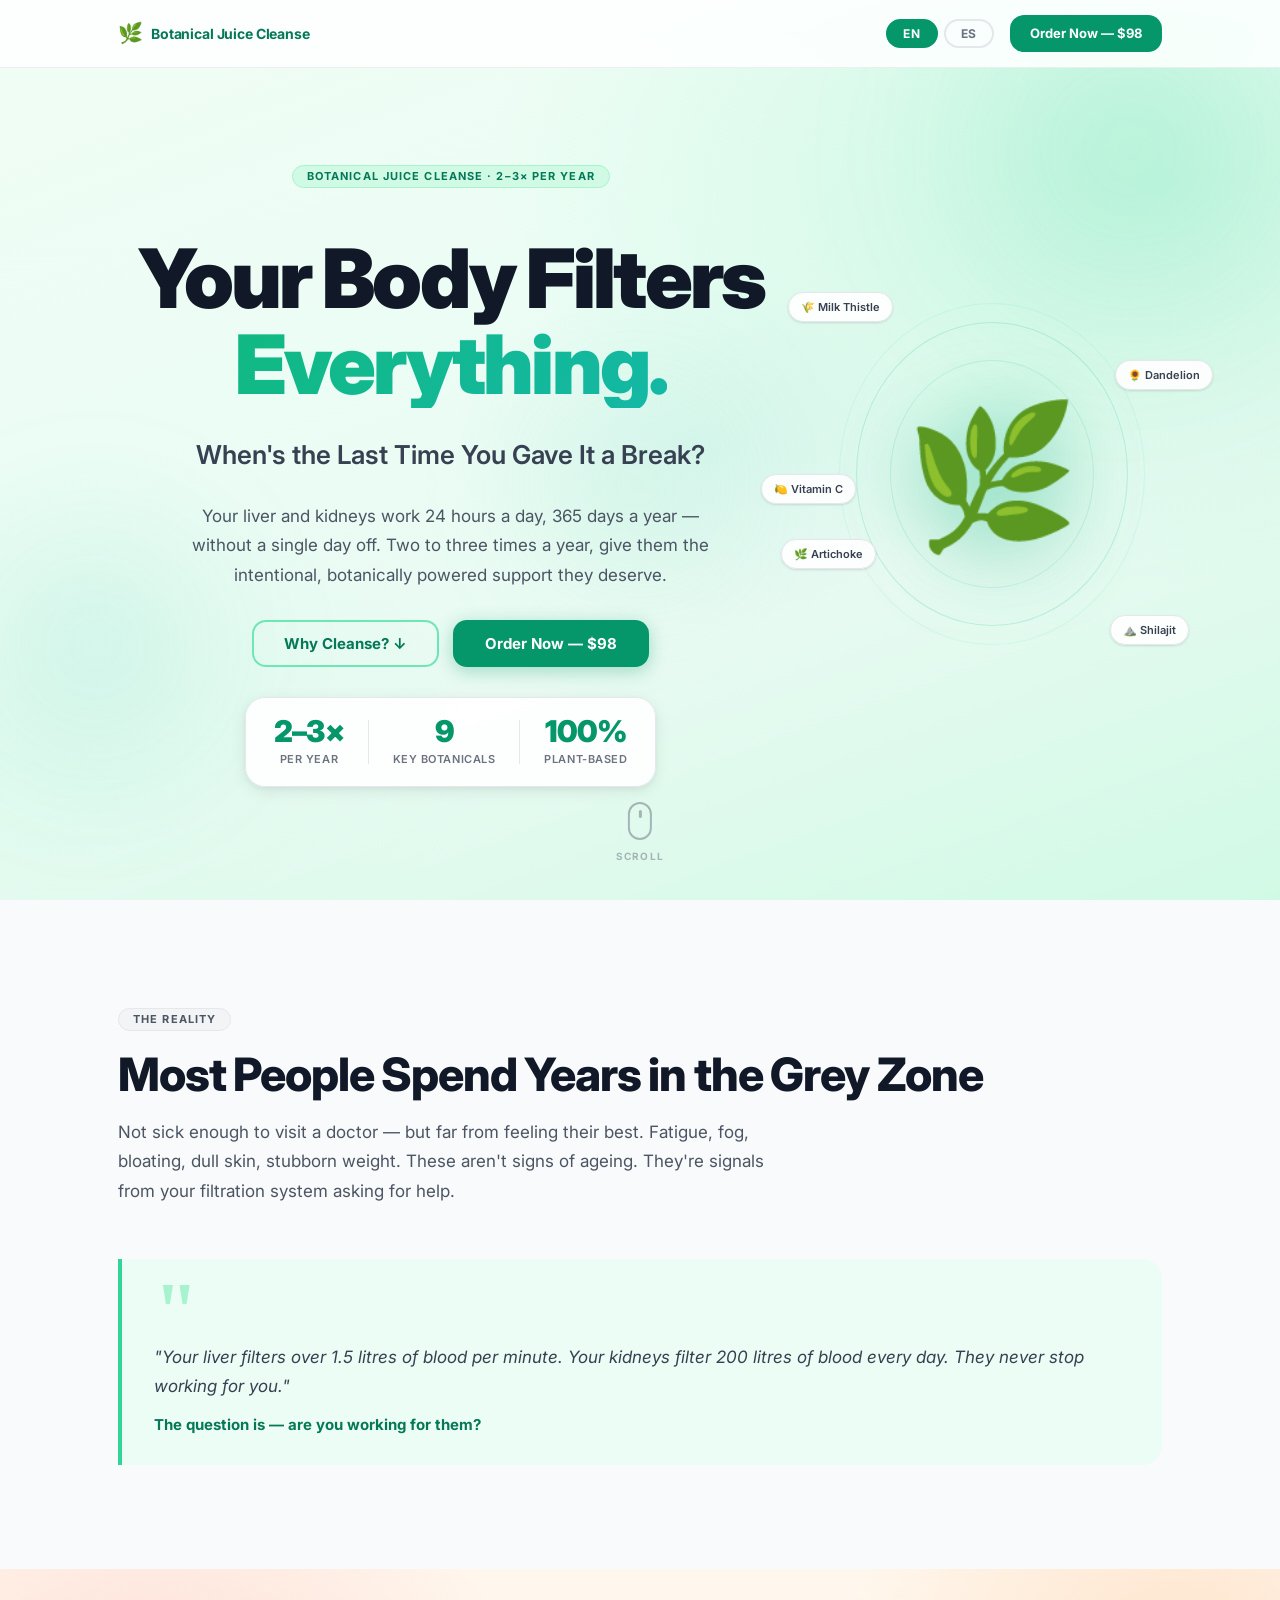
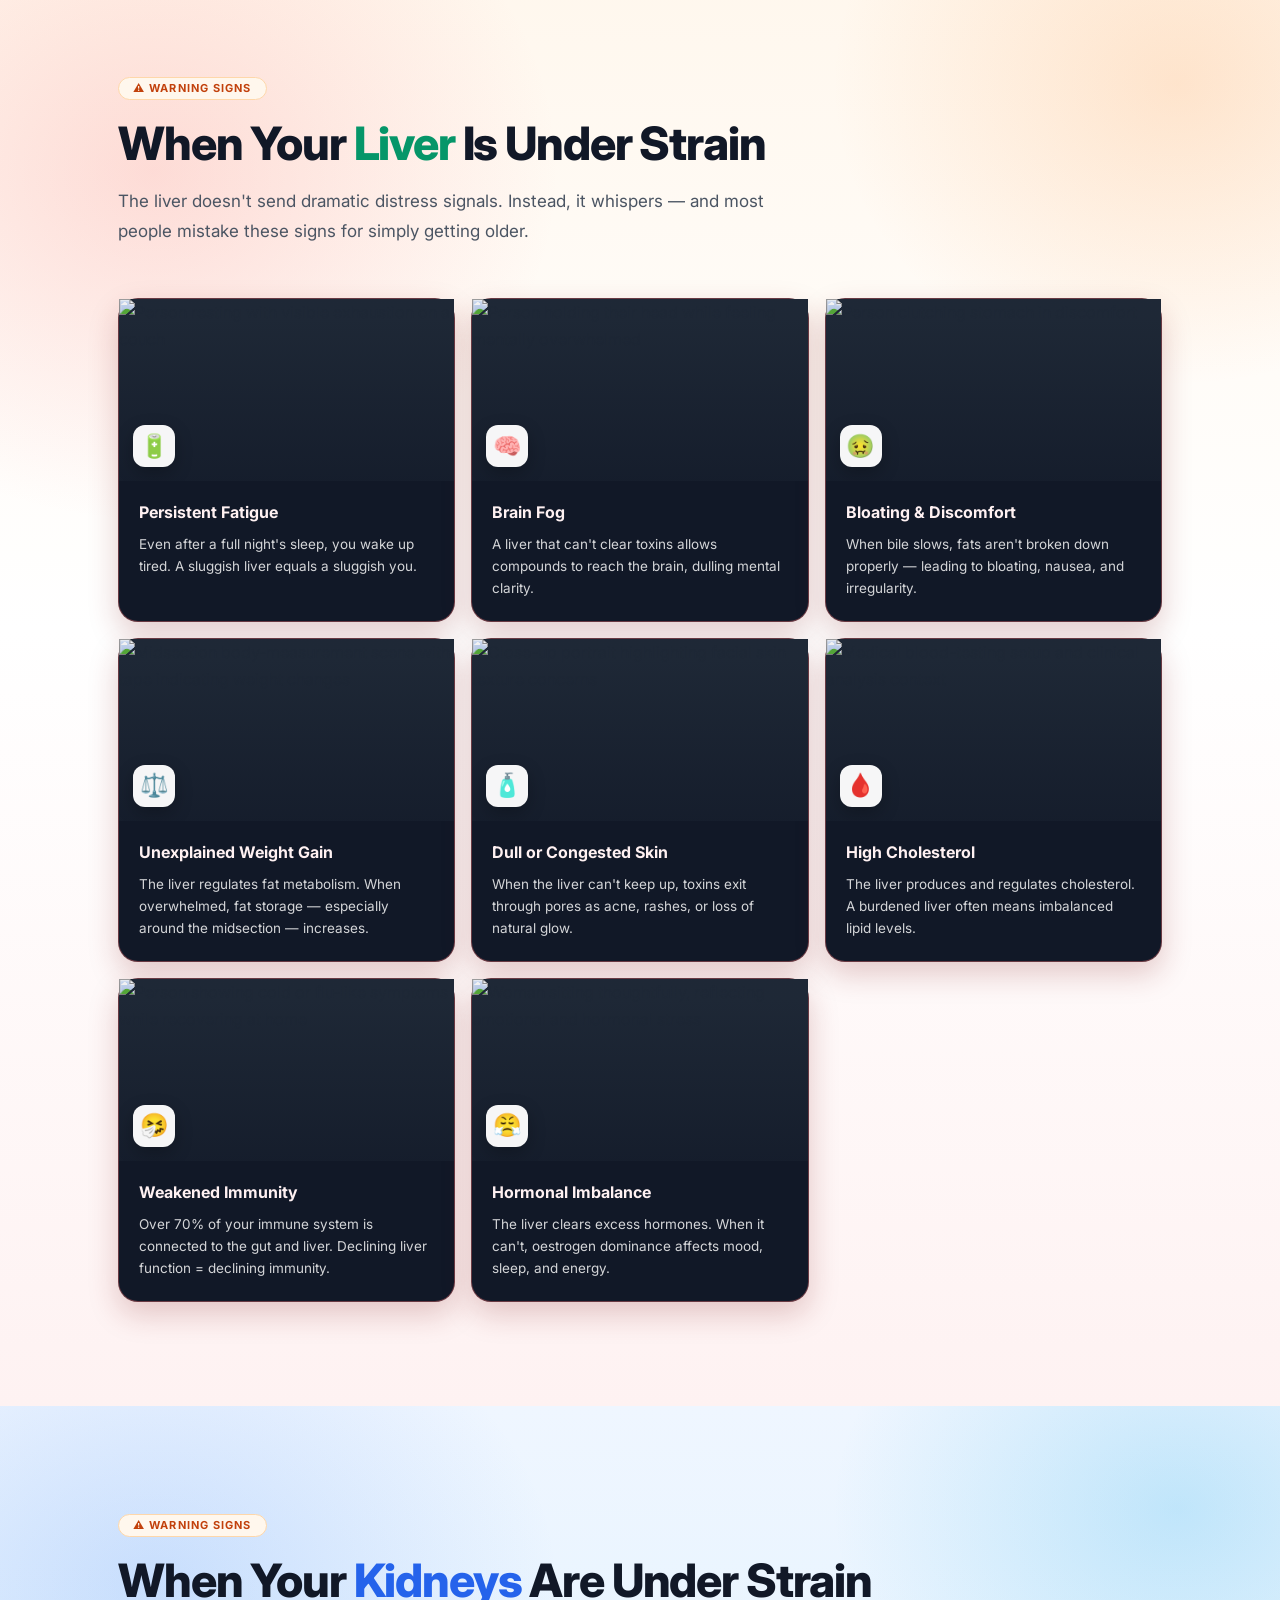
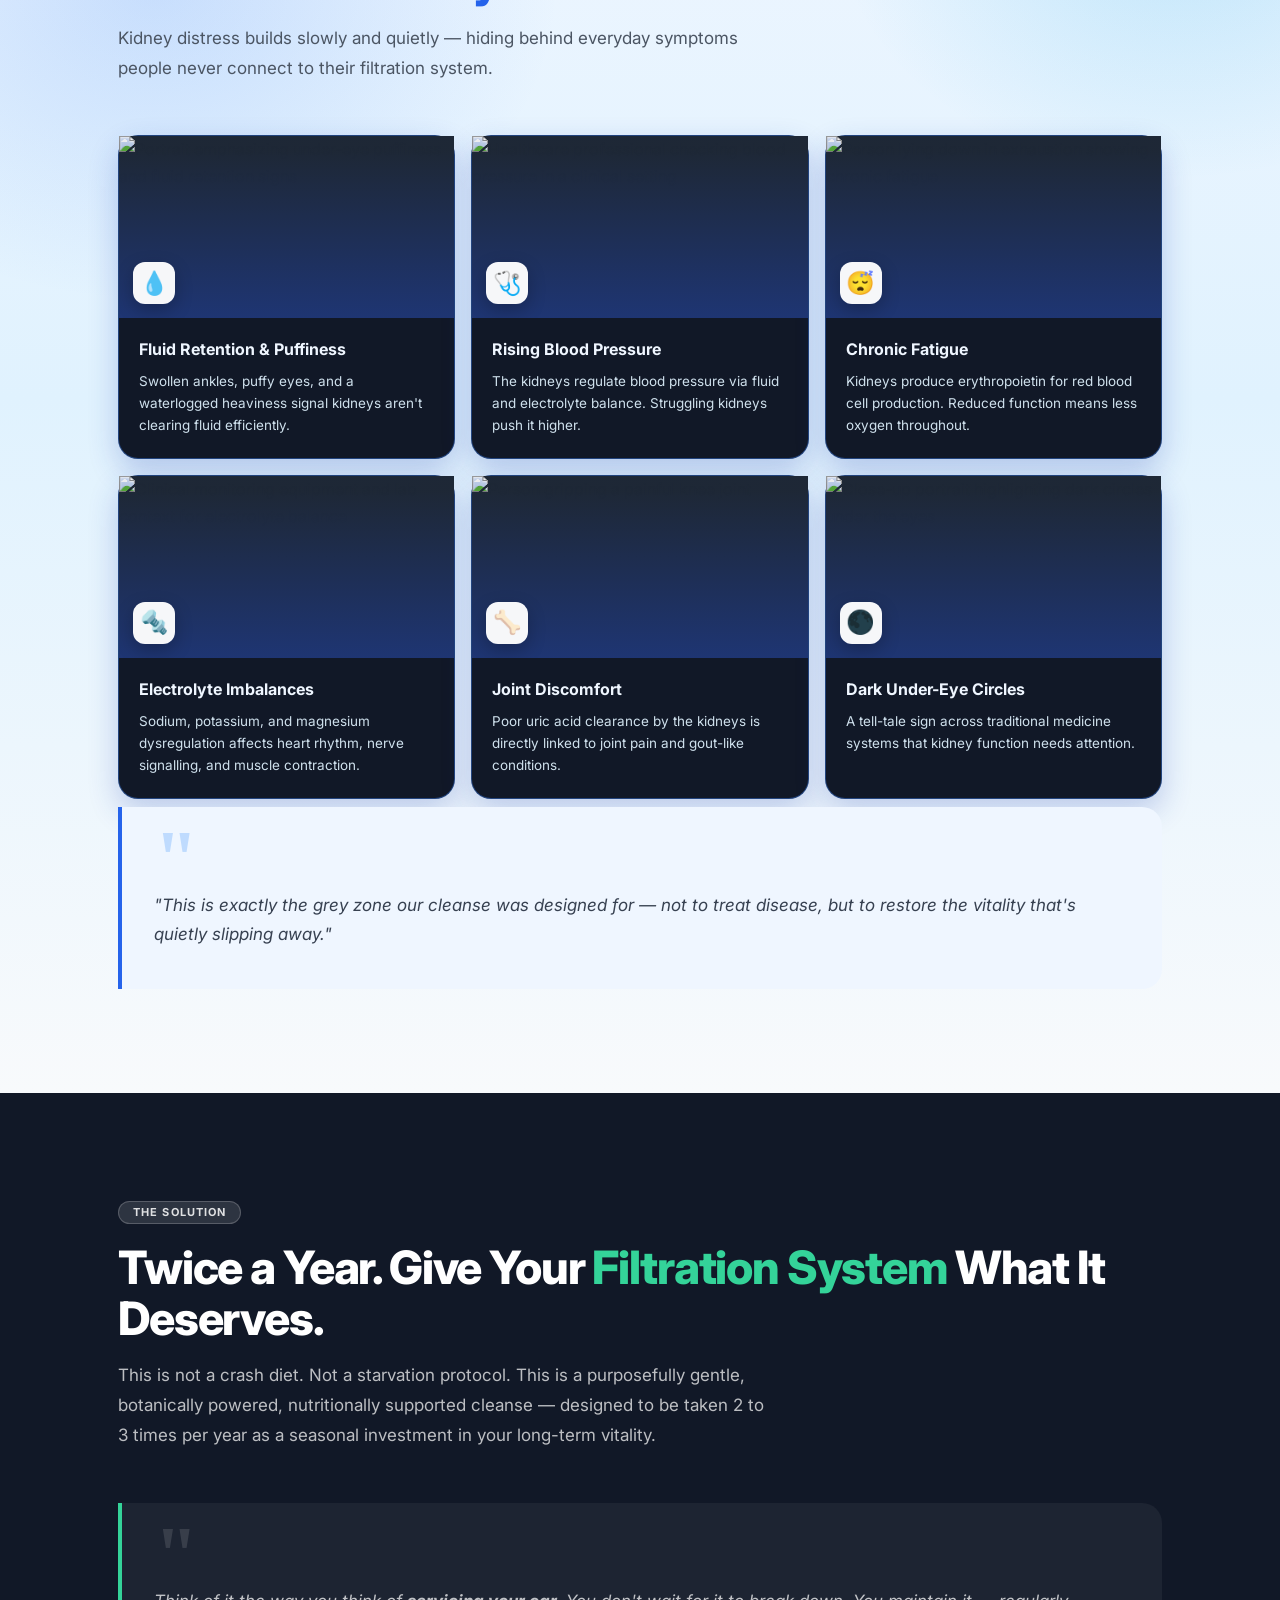
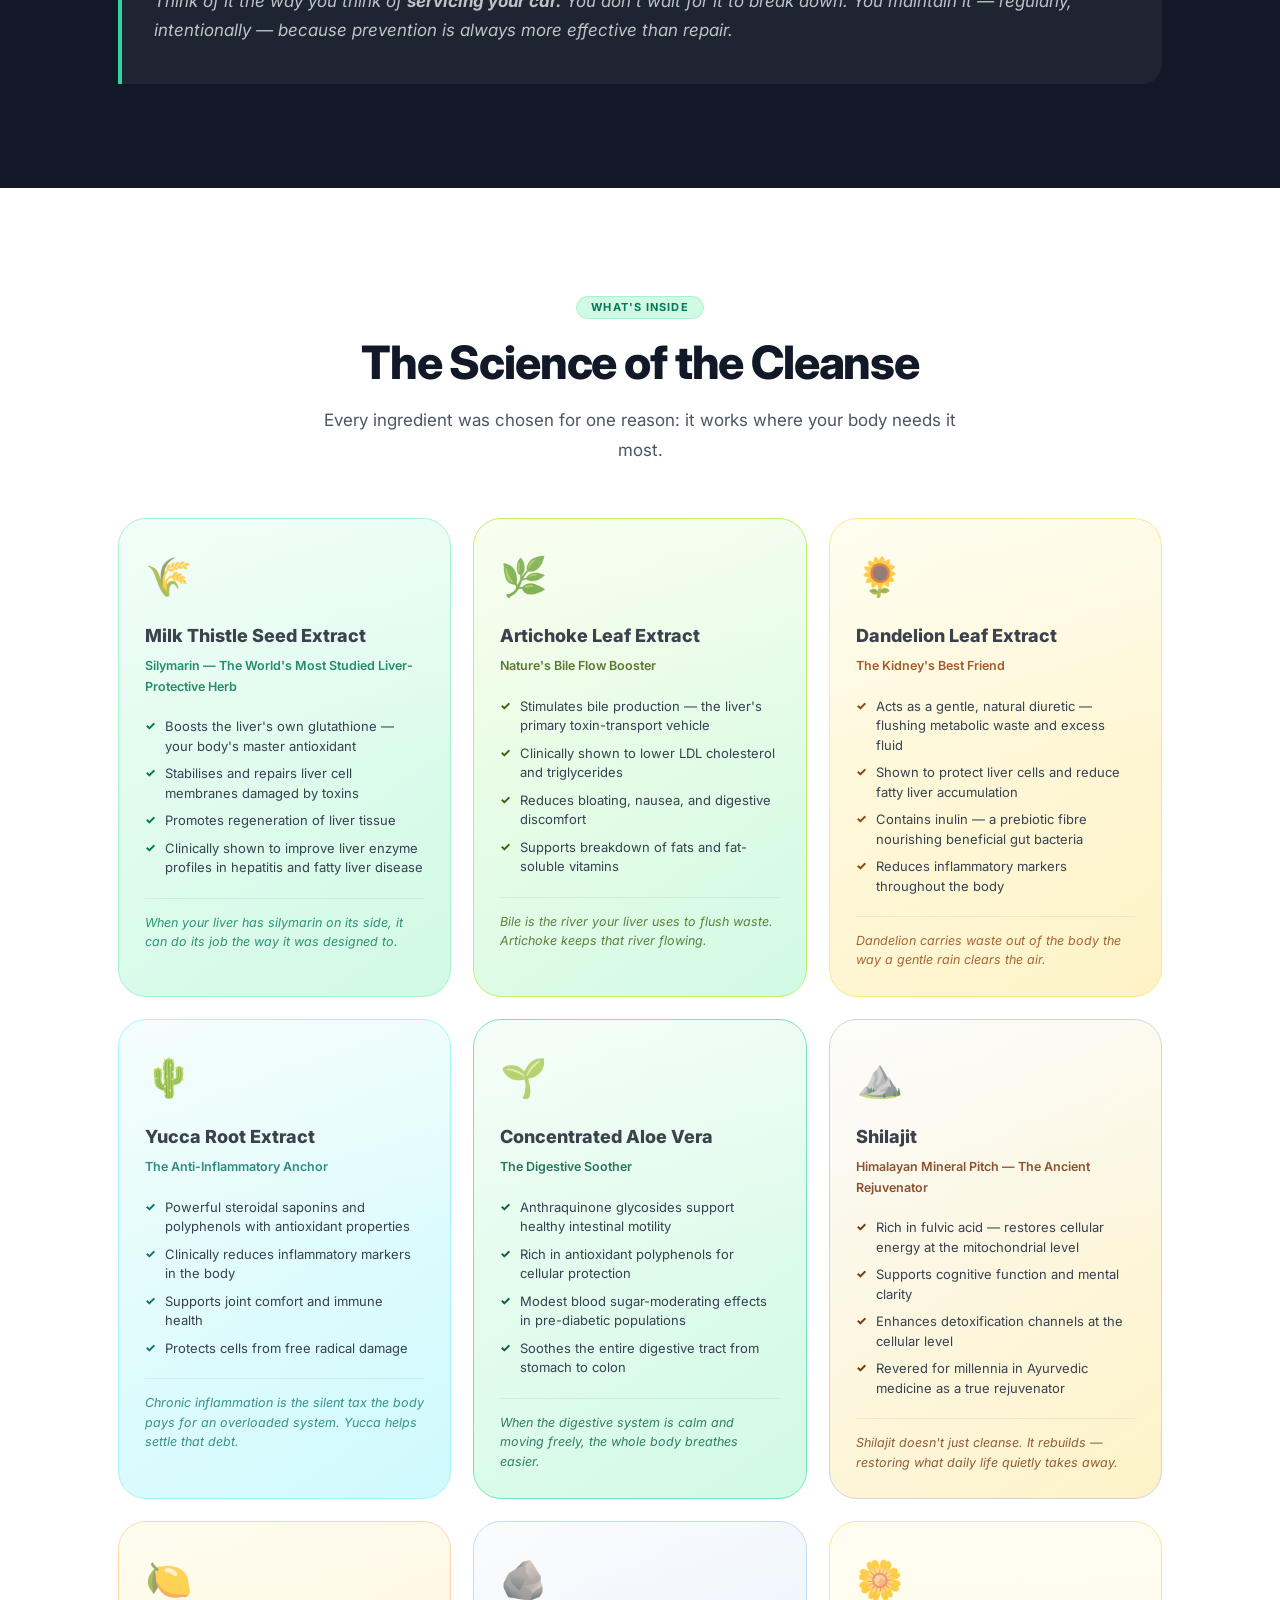
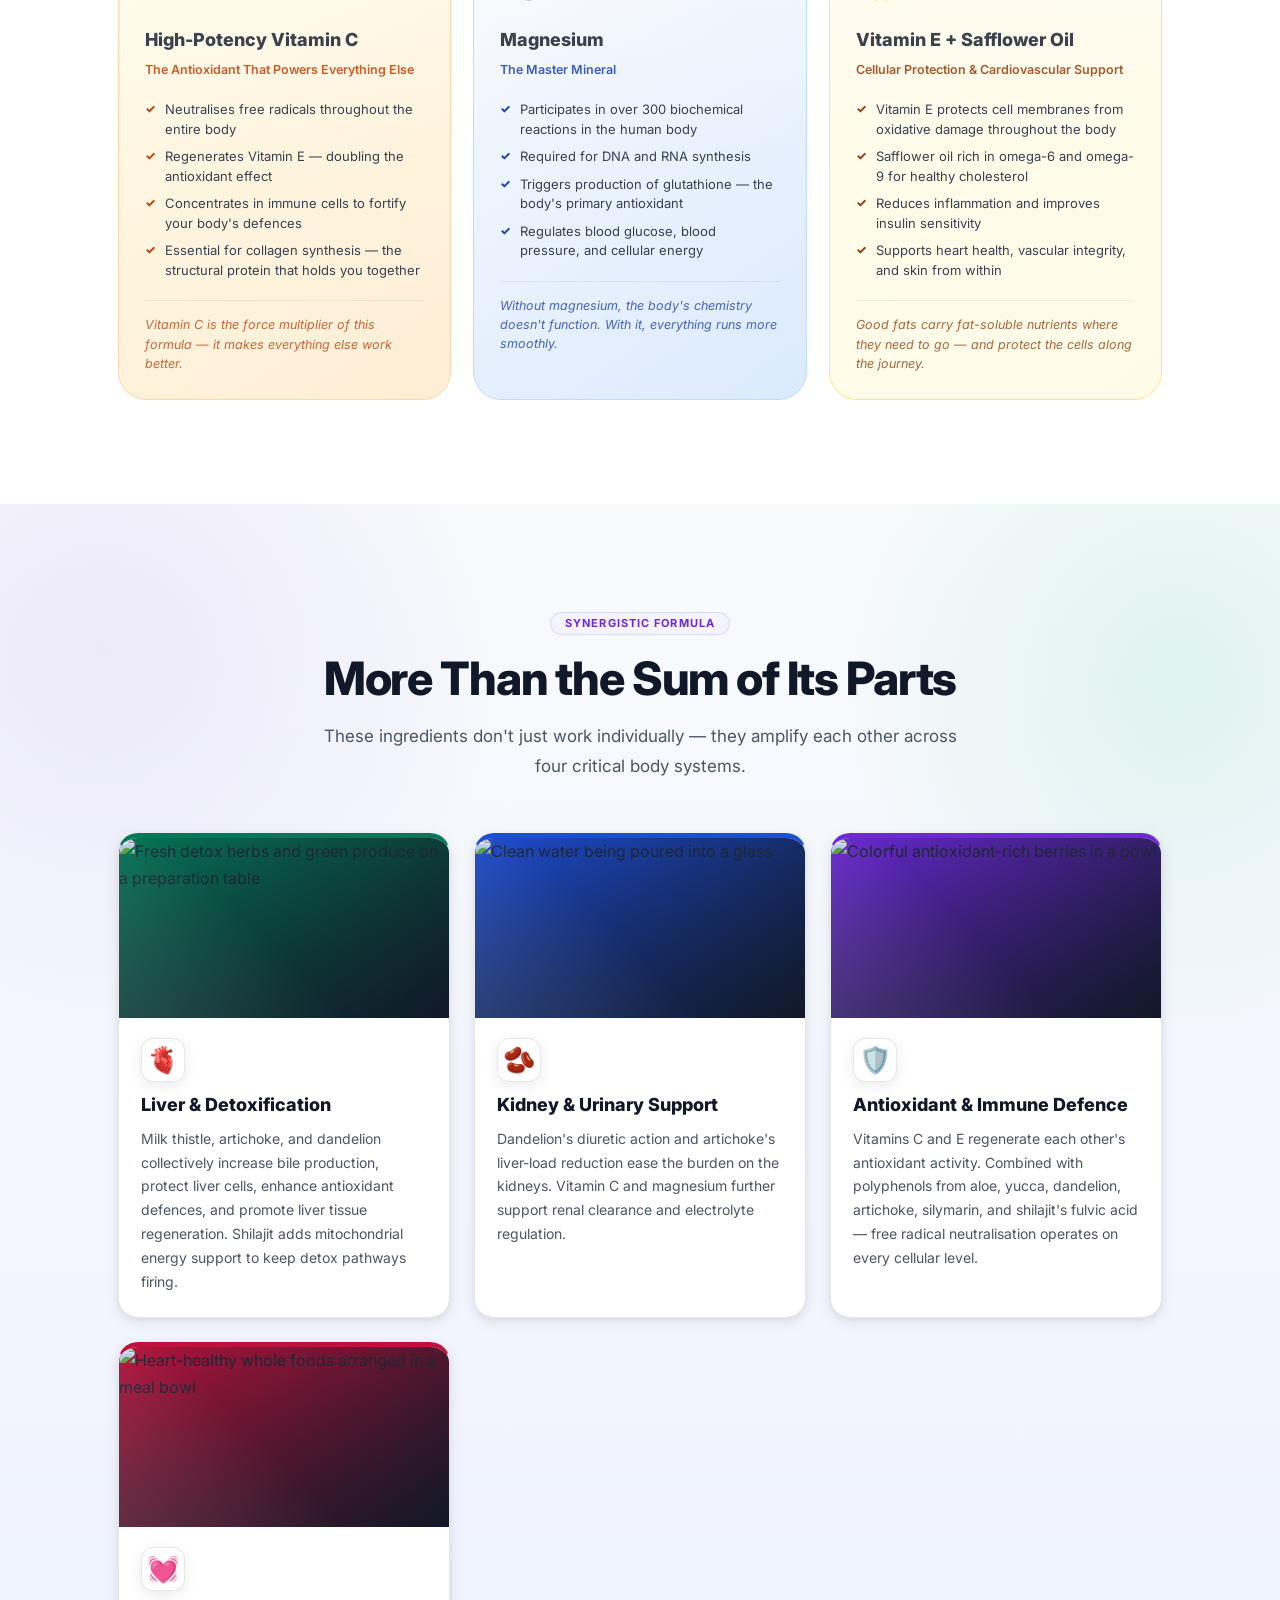
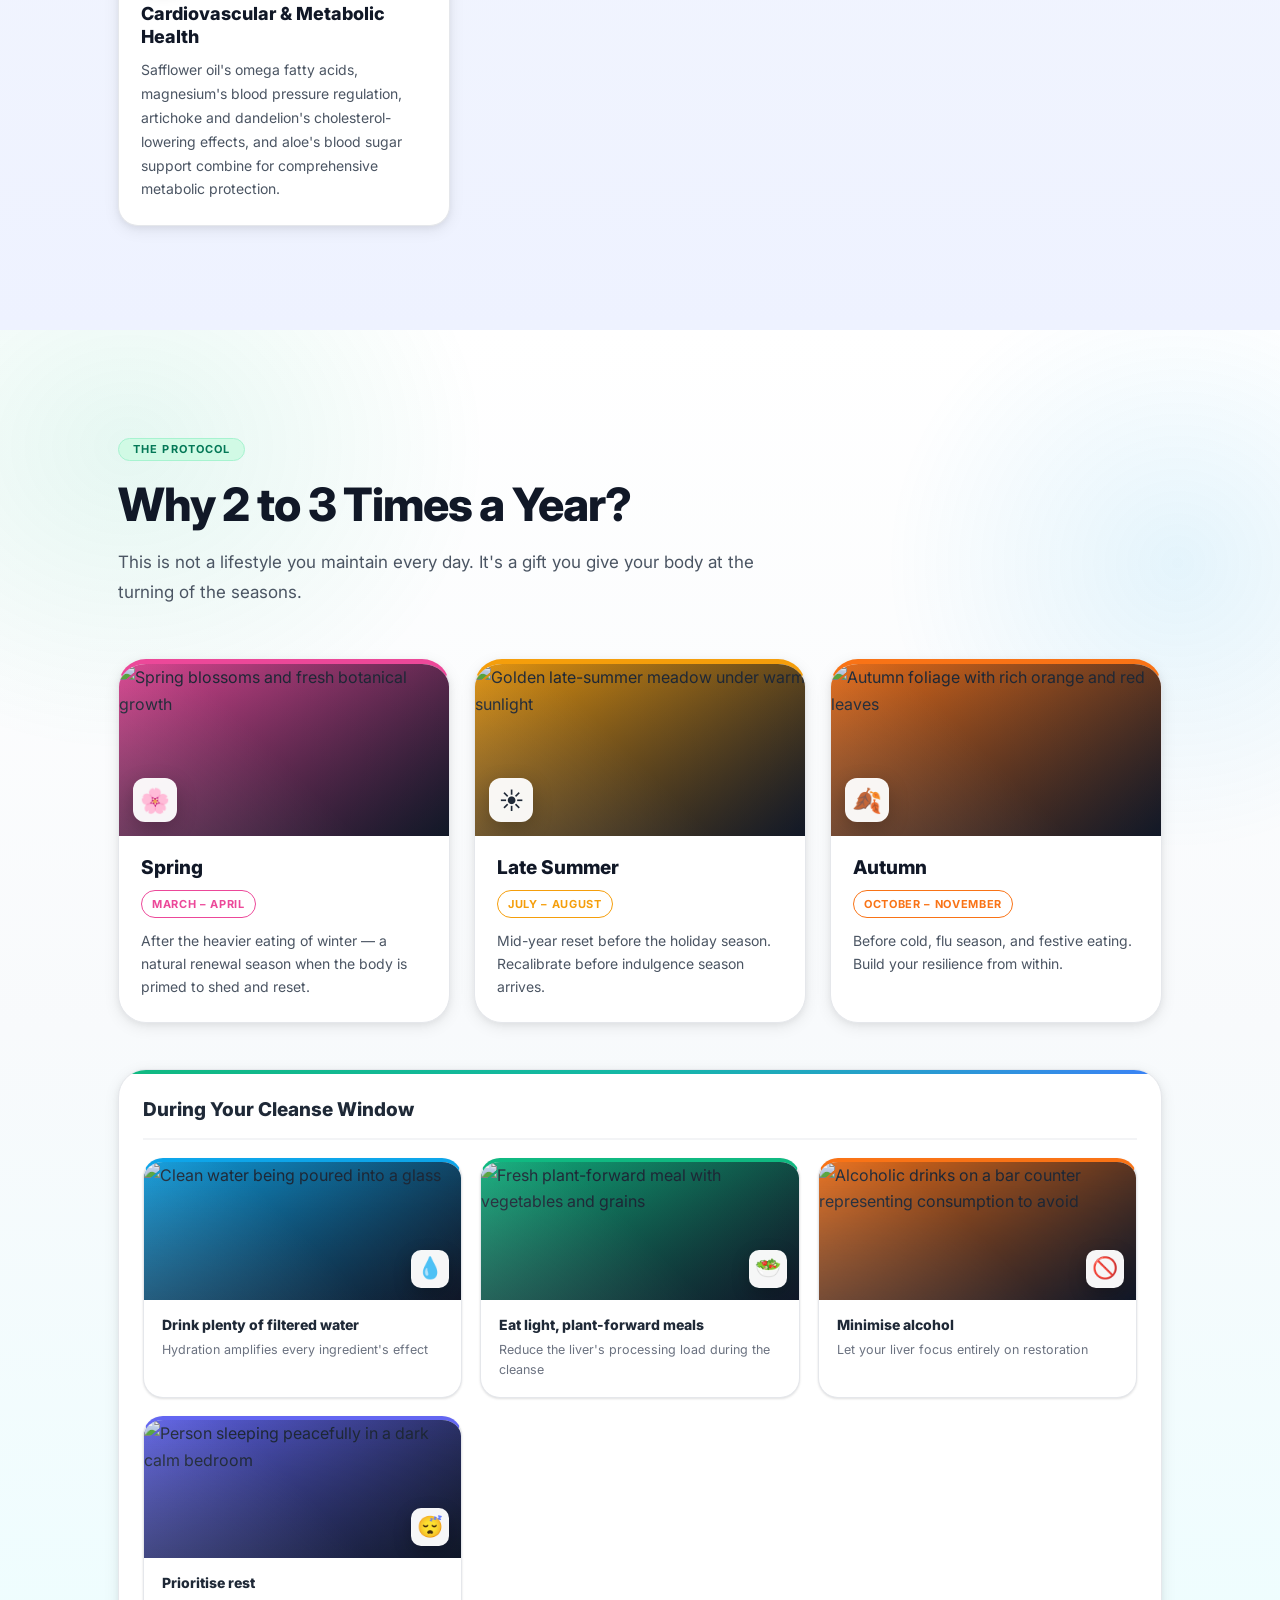
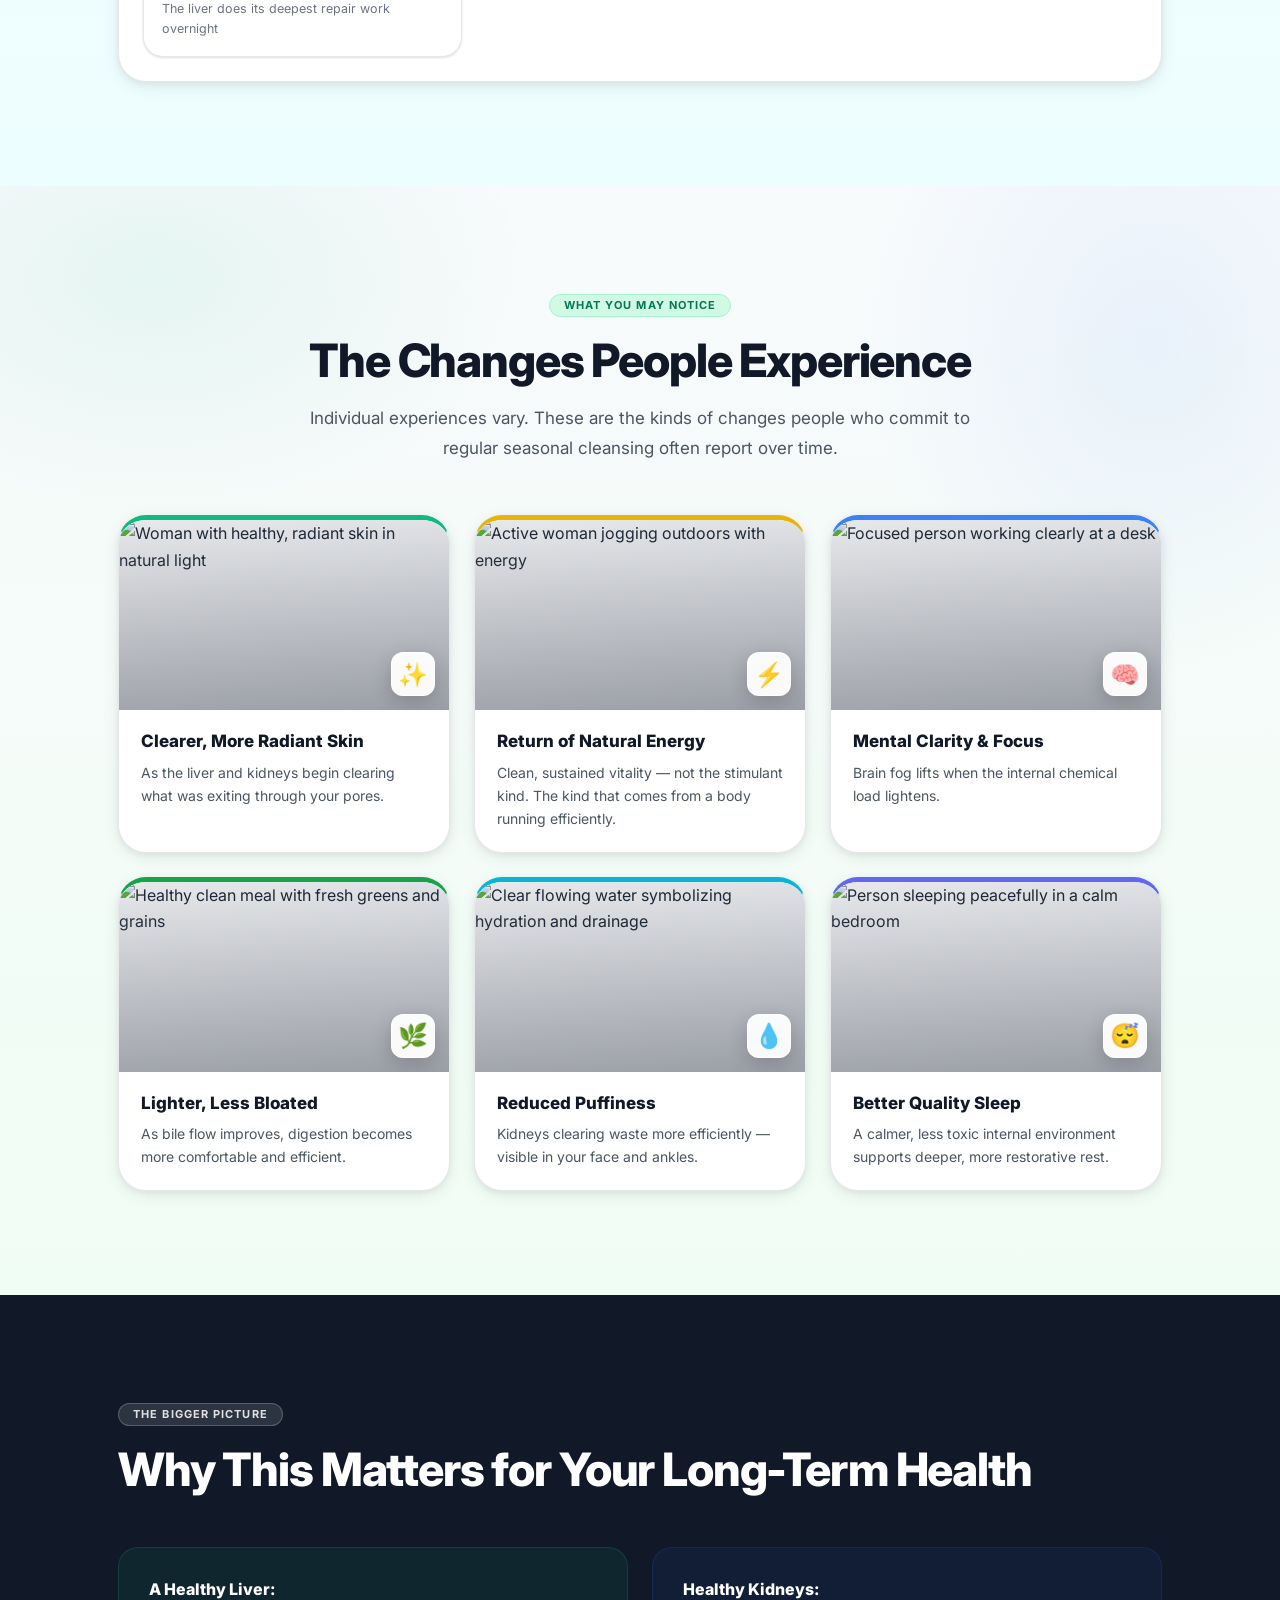
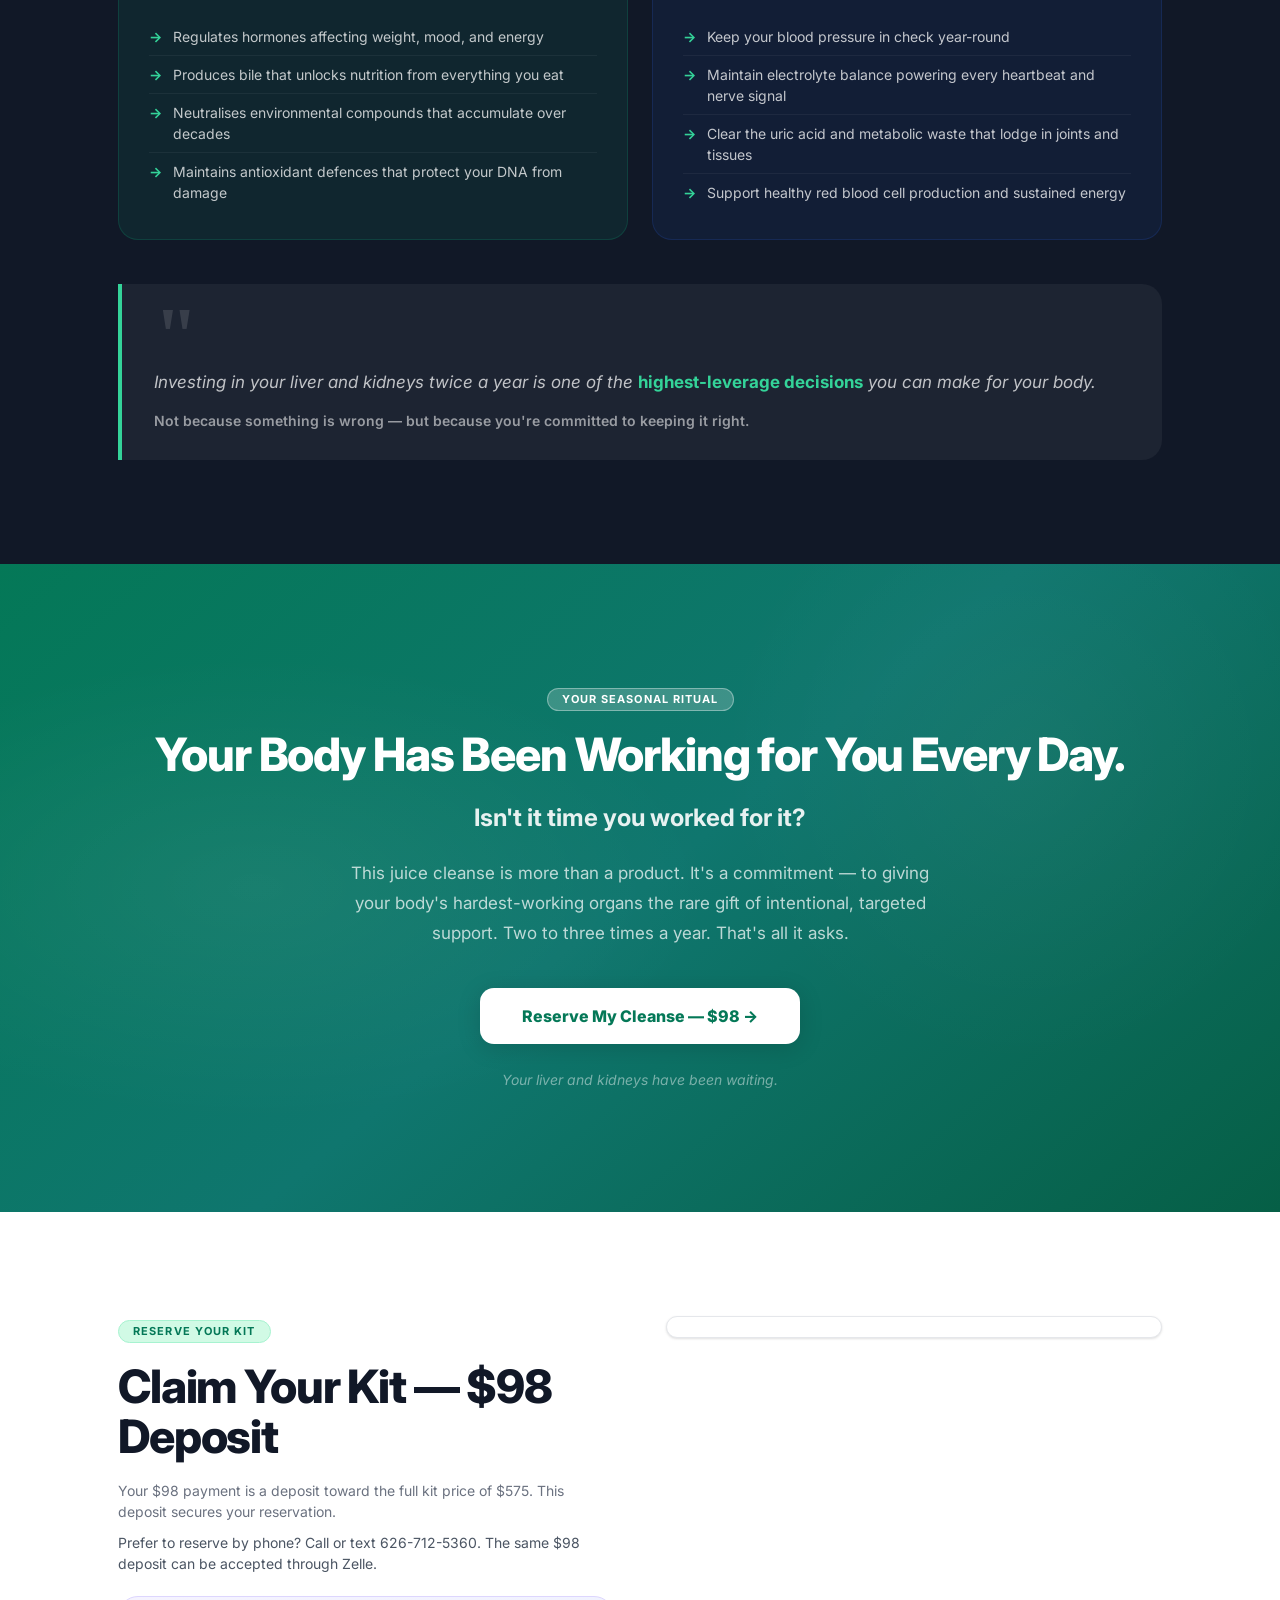
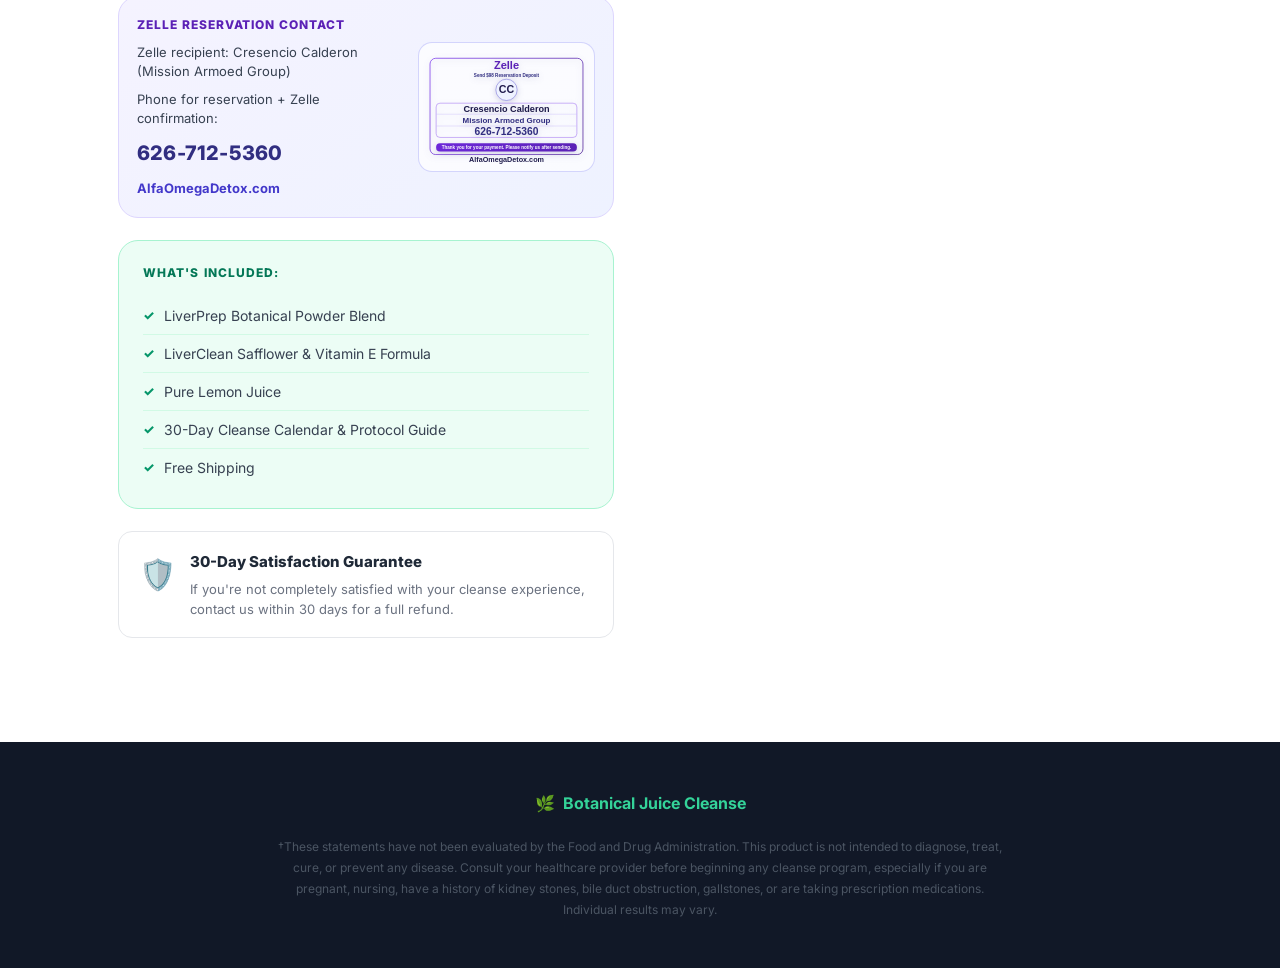
==== commit 40356941: "Update reserve section with deposit terms and Zelle contact Co-authored-by: cdjcoder <cdjcoder@users" ====
--- a/index.html
+++ b/index.html
@@ -282,9 +282,28 @@
 
         <!-- Left panel -->
         <div class="order-left fade-in">
-          <span class="badge badge-green" data-key="orderBadge">Reserve Your Cleanse</span>
-          <h2 class="section-title" data-key="orderH2">Claim Your Kit — $98</h2>
-          <p class="order-subtext" data-key="orderSub">One-time payment. Ships within 3–5 business days. Satisfaction guaranteed.</p>
+          <span class="badge badge-green" data-key="orderBadge">Reserve Your Kit</span>
+          <h2 class="section-title" data-key="orderH2">Claim Your Kit — $98 Deposit</h2>
+          <p class="order-subtext" data-key="orderSub">Your $98 payment is a deposit toward the full kit price of $575. Your deposit secures your reservation.</p>
+          <p class="order-subtext order-subtext-secondary" data-key="orderSub2">To reserve by phone, call or text 626-712-5360. The same $98 deposit can be accepted via Zelle.</p>
+
+          <div class="zelle-reserve-box">
+            <div class="zelle-reserve-copy">
+              <p class="zelle-reserve-title" data-key="zelleTitle">Zelle Reservation Contact</p>
+              <p class="zelle-reserve-text" data-key="zelleLine1">Zelle recipient: Cresencio Calderon (Mission Armoed Group)</p>
+              <p class="zelle-reserve-text" data-key="zelleLine2">Phone for reservation + Zelle confirmation:</p>
+              <a class="zelle-reserve-phone" href="tel:+16267125360">626-712-5360</a>
+              <a class="zelle-reserve-site" href="https://AlfaOmegaDetox.com" target="_blank" rel="noopener noreferrer">AlfaOmegaDetox.com</a>
+            </div>
+            <div class="zelle-reserve-image-wrap">
+              <img
+                src="./assets/zelle-contact-transparent.svg"
+                alt="Zelle payment contact card for Cresencio Calderon and Mission Armoed Group at 626-712-5360"
+                loading="lazy"
+                decoding="async"
+              />
+            </div>
+          </div>
 
           <div class="includes-box">
             <p class="includes-heading" data-key="includes">What's Included:</p>
--- a/style.css
+++ b/style.css
@@ -639,6 +639,47 @@
 /* ============================================================
    SYMPTOMS GRID
 ============================================================ */
+#liver-section {
+  position: relative;
+  overflow: hidden;
+  background:
+    radial-gradient(ellipse 44% 34% at 12% 14%, rgba(248,113,113,.22) 0%, transparent 72%),
+    radial-gradient(ellipse 36% 28% at 92% 8%, rgba(251,146,60,.20) 0%, transparent 75%),
+    linear-gradient(180deg, #fff7ed 0%, #ffffff 46%, #fef2f2 100%);
+}
+#liver-section::after {
+  content: '';
+  position: absolute;
+  inset: 0;
+  background-image: url("https://images.unsplash.com/photo-1576091160399-112ba8d25d1d?auto=format&fit=crop&w=1800&q=80");
+  background-size: cover;
+  background-position: center;
+  opacity: .09;
+  mix-blend-mode: multiply;
+  pointer-events: none;
+}
+#liver-section .container { position: relative; z-index: 1; }
+#kidney-section {
+  position: relative;
+  overflow: hidden;
+  background:
+    radial-gradient(ellipse 44% 34% at 12% 14%, rgba(59,130,246,.20) 0%, transparent 72%),
+    radial-gradient(ellipse 36% 28% at 92% 8%, rgba(14,165,233,.20) 0%, transparent 75%),
+    linear-gradient(180deg, #eff6ff 0%, #e0f2fe 46%, #f8fafc 100%);
+}
+#kidney-section::after {
+  content: '';
+  position: absolute;
+  inset: 0;
+  background-image: url("https://images.unsplash.com/photo-1506744038136-46273834b3fb?auto=format&fit=crop&w=1800&q=80");
+  background-size: cover;
+  background-position: center;
+  opacity: .10;
+  mix-blend-mode: multiply;
+  pointer-events: none;
+}
+#kidney-section .container { position: relative; z-index: 1; }
+
 .symptoms-grid {
   display: grid;
   grid-template-columns: repeat(auto-fill, minmax(270px, 1fr));
@@ -658,6 +699,90 @@
   transform: translateY(-3px);
   box-shadow: var(--shadow-md);
   border-color: var(--em-200);
+}
+.symptom-card-liver,
+.symptom-card-kidney {
+  display: block;
+  padding: 0;
+  background: #111827;
+}
+.symptom-card-liver {
+  border: 1px solid rgba(248,113,113,.38);
+  box-shadow: 0 12px 30px rgba(127,29,29,.22);
+}
+.symptom-card-kidney {
+  border: 1px solid rgba(59,130,246,.42);
+  box-shadow: 0 12px 30px rgba(30,64,175,.24);
+}
+.symptom-card-liver:hover {
+  transform: translateY(-6px);
+  box-shadow: 0 18px 44px rgba(127,29,29,.28);
+  border-color: rgba(251,146,60,.7);
+}
+.symptom-card-kidney:hover {
+  transform: translateY(-6px);
+  box-shadow: 0 18px 44px rgba(30,64,175,.30);
+  border-color: rgba(56,189,248,.78);
+}
+.symptom-media {
+  position: relative;
+  height: 182px;
+  overflow: hidden;
+  background: #1f2937;
+}
+.symptom-media img {
+  width: 100%;
+  height: 100%;
+  object-fit: cover;
+  display: block;
+  transition: transform .7s ease;
+}
+.symptom-card-liver:hover .symptom-media img,
+.symptom-card-kidney:hover .symptom-media img { transform: scale(1.08); }
+.symptom-media-overlay {
+  position: absolute;
+  inset: 0;
+}
+.symptom-card-liver .symptom-media-overlay {
+  background: linear-gradient(180deg, rgba(17,24,39,.06) 10%, rgba(17,24,39,.68) 100%);
+}
+.symptom-card-kidney .symptom-media-overlay {
+  background: linear-gradient(180deg, rgba(15,23,42,.08) 8%, rgba(30,58,138,.72) 100%);
+}
+.symptom-icon-badge {
+  position: absolute;
+  left: 14px;
+  bottom: 14px;
+  width: 42px;
+  height: 42px;
+  border-radius: 12px;
+  display: inline-flex;
+  align-items: center;
+  justify-content: center;
+  font-size: 23px;
+  background: rgba(255,255,255,.96);
+  box-shadow: 0 6px 18px rgba(0,0,0,.24);
+}
+.symptom-rich-body { padding: 18px 20px 22px; }
+.symptom-card-liver .symptom-title {
+  color: #fff1f2;
+  font-size: 16px;
+  margin-bottom: 8px;
+}
+.symptom-card-liver .symptom-desc {
+  color: rgba(255,255,255,.82);
+  font-size: 13.5px;
+  line-height: 1.62;
+}
+.symptom-card-kidney .symptom-title {
+  color: #eff6ff;
+  font-size: 16px;
+  margin-bottom: 8px;
+}
+.symptom-card-kidney .symptom-desc {
+  color: rgba(224,242,254,.92);
+  font-size: 13.5px;
+  line-height: 1.62;
 }
 .symptom-icon { font-size: 24px; flex-shrink: 0; margin-top: 1px; }
 .symptom-title { font-size: 15px; font-weight: 700; color: var(--gr-800); margin-bottom: 5px; }
@@ -810,53 +935,173 @@
 /* ============================================================
    PROTOCOL — seasons & tips
 ============================================================ */
+#protocol-section {
+  position: relative;
+  overflow: hidden;
+  background:
+    radial-gradient(ellipse 40% 30% at 10% 8%, rgba(16,185,129,.10) 0%, transparent 70%),
+    radial-gradient(ellipse 30% 26% at 92% 16%, rgba(14,165,233,.10) 0%, transparent 76%),
+    linear-gradient(180deg, #ffffff 0%, #f8fafc 48%, #ecfeff 100%);
+}
+#protocol-section .container { position: relative; z-index: 1; }
+
 .seasons-grid {
   display: grid;
   grid-template-columns: repeat(3, 1fr);
-  gap: 22px;
-  margin-bottom: 52px;
+  gap: 24px;
+  margin-bottom: 46px;
 }
 .season-card {
   background: #fff;
   border: 1px solid var(--gr-200);
-  border-radius: var(--r-lg);
-  padding: 28px 24px;
-  transition: transform .2s, box-shadow .2s, border-color .2s;
-}
-.season-card:hover { transform: translateY(-3px); box-shadow: var(--shadow-md); border-color: var(--em-200); }
-.season-icon   { font-size: 36px; margin-bottom: 10px; display: block; }
-.season-label  { font-size: 17px; font-weight: 800; color: var(--gr-800); margin-bottom: 3px; }
-.season-months { font-size: 12px; font-weight: 700; color: var(--em-600); text-transform: uppercase; letter-spacing: .06em; margin-bottom: 10px; }
-.season-desc   { font-size: 14px; color: var(--gr-500); line-height: 1.55; }
-
-.tips-block { }
+  border-top: 5px solid var(--season-accent, var(--em-500));
+  border-radius: var(--r-xl);
+  overflow: hidden;
+  box-shadow: var(--shadow-md);
+  transition: transform .25s, box-shadow .25s, border-color .25s;
+}
+.season-card:hover {
+  transform: translateY(-6px);
+  box-shadow: var(--shadow-xl);
+  border-color: var(--gr-300);
+}
+.season-media {
+  position: relative;
+  height: 172px;
+  overflow: hidden;
+  background: linear-gradient(140deg, var(--season-accent, var(--em-500)) 0%, #111827 100%);
+}
+.season-media img,
+.season-media-fallback {
+  width: 100%;
+  height: 100%;
+  object-fit: cover;
+  display: block;
+}
+.season-media img { transition: transform .7s ease; }
+.season-card:hover .season-media img { transform: scale(1.07); }
+.season-media-overlay {
+  position: absolute;
+  inset: 0;
+  background:
+    linear-gradient(180deg, rgba(17,24,39,.08) 0%, rgba(17,24,39,.36) 100%),
+    linear-gradient(45deg, rgba(255,255,255,.14), transparent 48%);
+}
+.season-icon-badge {
+  position: absolute;
+  left: 14px;
+  bottom: 14px;
+  width: 44px;
+  height: 44px;
+  border-radius: 12px;
+  display: inline-flex;
+  align-items: center;
+  justify-content: center;
+  font-size: 24px;
+  background: rgba(255,255,255,.95);
+  box-shadow: 0 6px 20px rgba(0,0,0,.22);
+}
+.season-content { padding: 20px 22px 24px; }
+.season-label  { font-size: 19px; font-weight: 800; color: var(--gr-900); margin-bottom: 9px; line-height: 1.25; }
+.season-months {
+  display: inline-flex;
+  align-items: center;
+  border: 1px solid var(--season-accent, var(--em-500));
+  border-radius: var(--r-full);
+  padding: 4px 10px;
+  font-size: 11px;
+  font-weight: 700;
+  color: var(--season-accent, var(--em-600));
+  text-transform: uppercase;
+  letter-spacing: .06em;
+  margin-bottom: 12px;
+}
+.season-desc   { font-size: 14px; color: var(--gr-600); line-height: 1.62; }
+
+.tips-block {
+  position: relative;
+  background: #fff;
+  border: 1px solid var(--gr-200);
+  border-radius: var(--r-xl);
+  padding: 24px;
+  box-shadow: var(--shadow-md);
+  overflow: hidden;
+}
+.tips-block::before {
+  content: '';
+  position: absolute;
+  inset: 0 0 auto;
+  height: 4px;
+  background: linear-gradient(90deg, var(--em-500), var(--tl-500), var(--bl-500));
+}
 .tips-heading {
   font-size: 19px;
   font-weight: 800;
   color: var(--gr-800);
   margin-bottom: 18px;
-  padding-bottom: 14px;
+  padding-bottom: 12px;
   border-bottom: 2px solid var(--gr-100);
 }
 .tips-grid {
   display: grid;
   grid-template-columns: repeat(auto-fill, minmax(250px, 1fr));
-  gap: 16px;
+  gap: 18px;
 }
 .tip-card {
-  display: flex;
-  gap: 14px;
-  align-items: flex-start;
-  background: var(--gr-50);
+  background: #fff;
   border: 1px solid var(--gr-200);
-  border-radius: var(--r-md);
-  padding: 18px 20px;
-  transition: border-color .2s, box-shadow .2s;
-}
-.tip-card:hover { border-color: var(--em-200); box-shadow: var(--shadow-sm); }
-.tip-icon  { font-size: 26px; flex-shrink: 0; }
-.tip-title { font-size: 14px; font-weight: 700; color: var(--gr-800); margin-bottom: 4px; }
-.tip-desc  { font-size: 12px; color: var(--gr-500); line-height: 1.5; }
+  border-top: 4px solid var(--tip-accent, var(--em-500));
+  border-radius: var(--r-lg);
+  overflow: hidden;
+  box-shadow: var(--shadow-sm);
+  transition: transform .25s, border-color .25s, box-shadow .25s;
+}
+.tip-card:hover {
+  transform: translateY(-5px);
+  border-color: rgba(16,185,129,.4);
+  box-shadow: var(--shadow-lg);
+}
+.tip-media {
+  position: relative;
+  height: 138px;
+  overflow: hidden;
+  background: linear-gradient(140deg, var(--tip-accent, var(--em-500)) 0%, #111827 100%);
+}
+.tip-media img,
+.tip-media-fallback {
+  width: 100%;
+  height: 100%;
+  object-fit: cover;
+  display: block;
+}
+.tip-media img { transition: transform .7s ease; }
+.tip-card:hover .tip-media img { transform: scale(1.08); }
+.tip-media-overlay {
+  position: absolute;
+  inset: 0;
+  background:
+    linear-gradient(180deg, rgba(15,23,42,.06) 0%, rgba(15,23,42,.38) 100%),
+    linear-gradient(45deg, rgba(255,255,255,.15), transparent 50%);
+}
+.tip-icon-badge {
+  position: absolute;
+  right: 12px;
+  bottom: 12px;
+  width: 38px;
+  height: 38px;
+  border-radius: 10px;
+  display: inline-flex;
+  align-items: center;
+  justify-content: center;
+  font-size: 21px;
+  background: rgba(255,255,255,.96);
+  box-shadow: 0 6px 18px rgba(0,0,0,.22);
+}
+.tip-content {
+  padding: 16px 18px 18px;
+}
+.tip-title { font-size: 14px; font-weight: 800; color: var(--gr-800); margin-bottom: 6px; line-height: 1.35; }
+.tip-desc  { font-size: 12.5px; color: var(--gr-500); line-height: 1.56; }
 
 /* ============================================================
    RESULTS
@@ -1033,6 +1278,75 @@
   align-items: start;
 }
 .order-subtext { font-size: 14px; color: var(--gr-500); margin-bottom: 28px; line-height: 1.5; }
+.order-subtext-secondary {
+  margin-top: -18px;
+  margin-bottom: 22px;
+  color: var(--gr-600);
+}
+
+.zelle-reserve-box {
+  display: grid;
+  grid-template-columns: minmax(0, 1.2fr) minmax(0, 0.8fr);
+  gap: 16px;
+  align-items: center;
+  background: linear-gradient(145deg, #f5f3ff 0%, #eef2ff 100%);
+  border: 1px solid #ddd6fe;
+  border-radius: var(--r-lg);
+  padding: 18px;
+  margin-bottom: 22px;
+}
+.zelle-reserve-copy {
+  display: flex;
+  flex-direction: column;
+  gap: 8px;
+}
+.zelle-reserve-title {
+  font-size: 12px;
+  font-weight: 800;
+  text-transform: uppercase;
+  letter-spacing: .08em;
+  color: #5b21b6;
+}
+.zelle-reserve-text {
+  font-size: 13px;
+  color: var(--gr-700);
+  line-height: 1.5;
+}
+.zelle-reserve-phone {
+  display: inline-flex;
+  width: fit-content;
+  font-size: 20px;
+  font-weight: 800;
+  color: #312e81;
+  letter-spacing: .01em;
+  text-decoration: none;
+}
+.zelle-reserve-phone:hover { text-decoration: underline; }
+.zelle-reserve-site {
+  display: inline-flex;
+  width: fit-content;
+  font-size: 13px;
+  font-weight: 700;
+  color: #4338ca;
+  text-decoration: none;
+}
+.zelle-reserve-site:hover { text-decoration: underline; }
+.zelle-reserve-image-wrap {
+  border-radius: var(--r-md);
+  overflow: hidden;
+  border: 1px solid rgba(99, 102, 241, .26);
+  background: rgba(255,255,255,.7);
+  min-height: 130px;
+  display: flex;
+  align-items: center;
+  justify-content: center;
+}
+.zelle-reserve-image-wrap img {
+  width: 100%;
+  height: auto;
+  display: block;
+}
+
 .jotform-embed-wrap {
   background: #fff;
   border: 1px solid var(--gr-200);
@@ -1306,6 +1620,7 @@
   .results-grid   { grid-template-columns: 1fr; }
   .bigger-cols    { grid-template-columns: 1fr; }
   .form-row       { grid-template-columns: 1fr; }
+  .zelle-reserve-box { grid-template-columns: 1fr; }
   .hero-h1        { font-size: clamp(42px, 10vw, 70px); }
   .hero-stats     { flex-wrap: wrap; gap: 8px; }
   .hero-stat      { padding: 0 16px; }
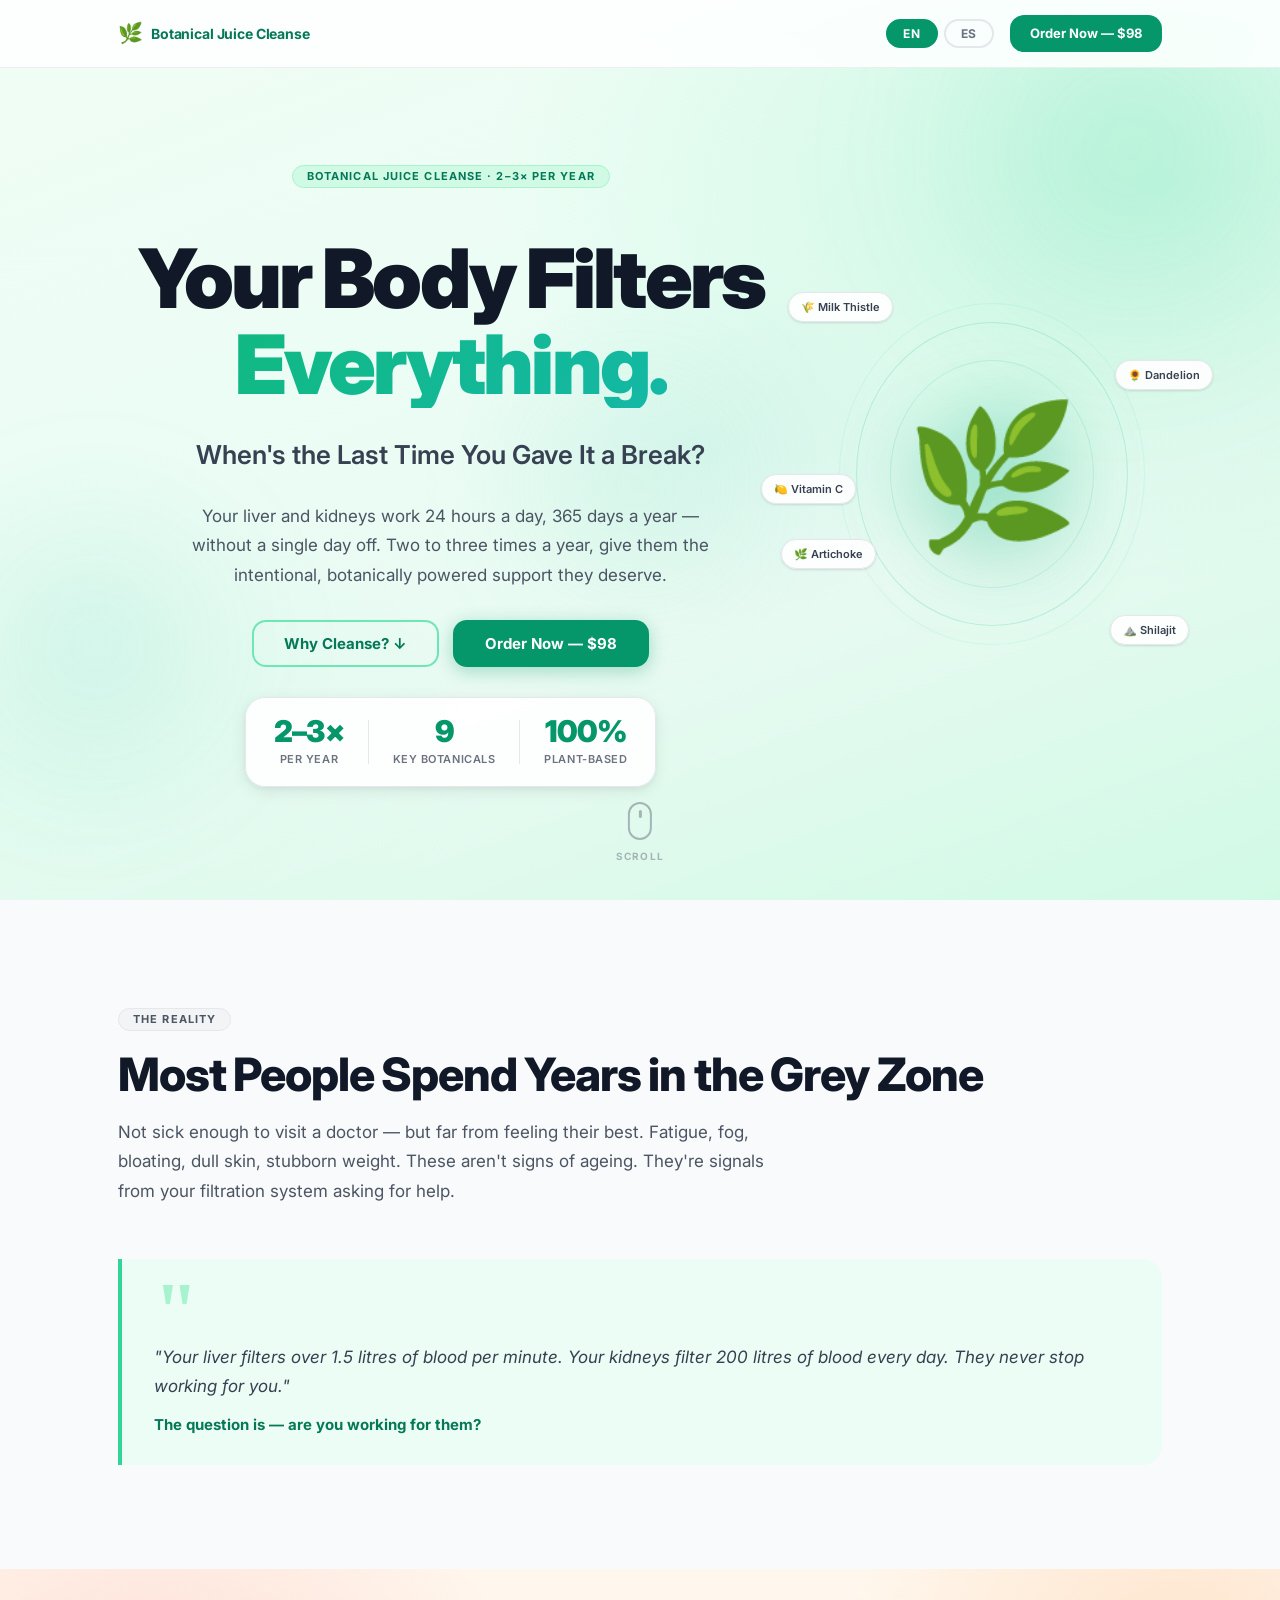
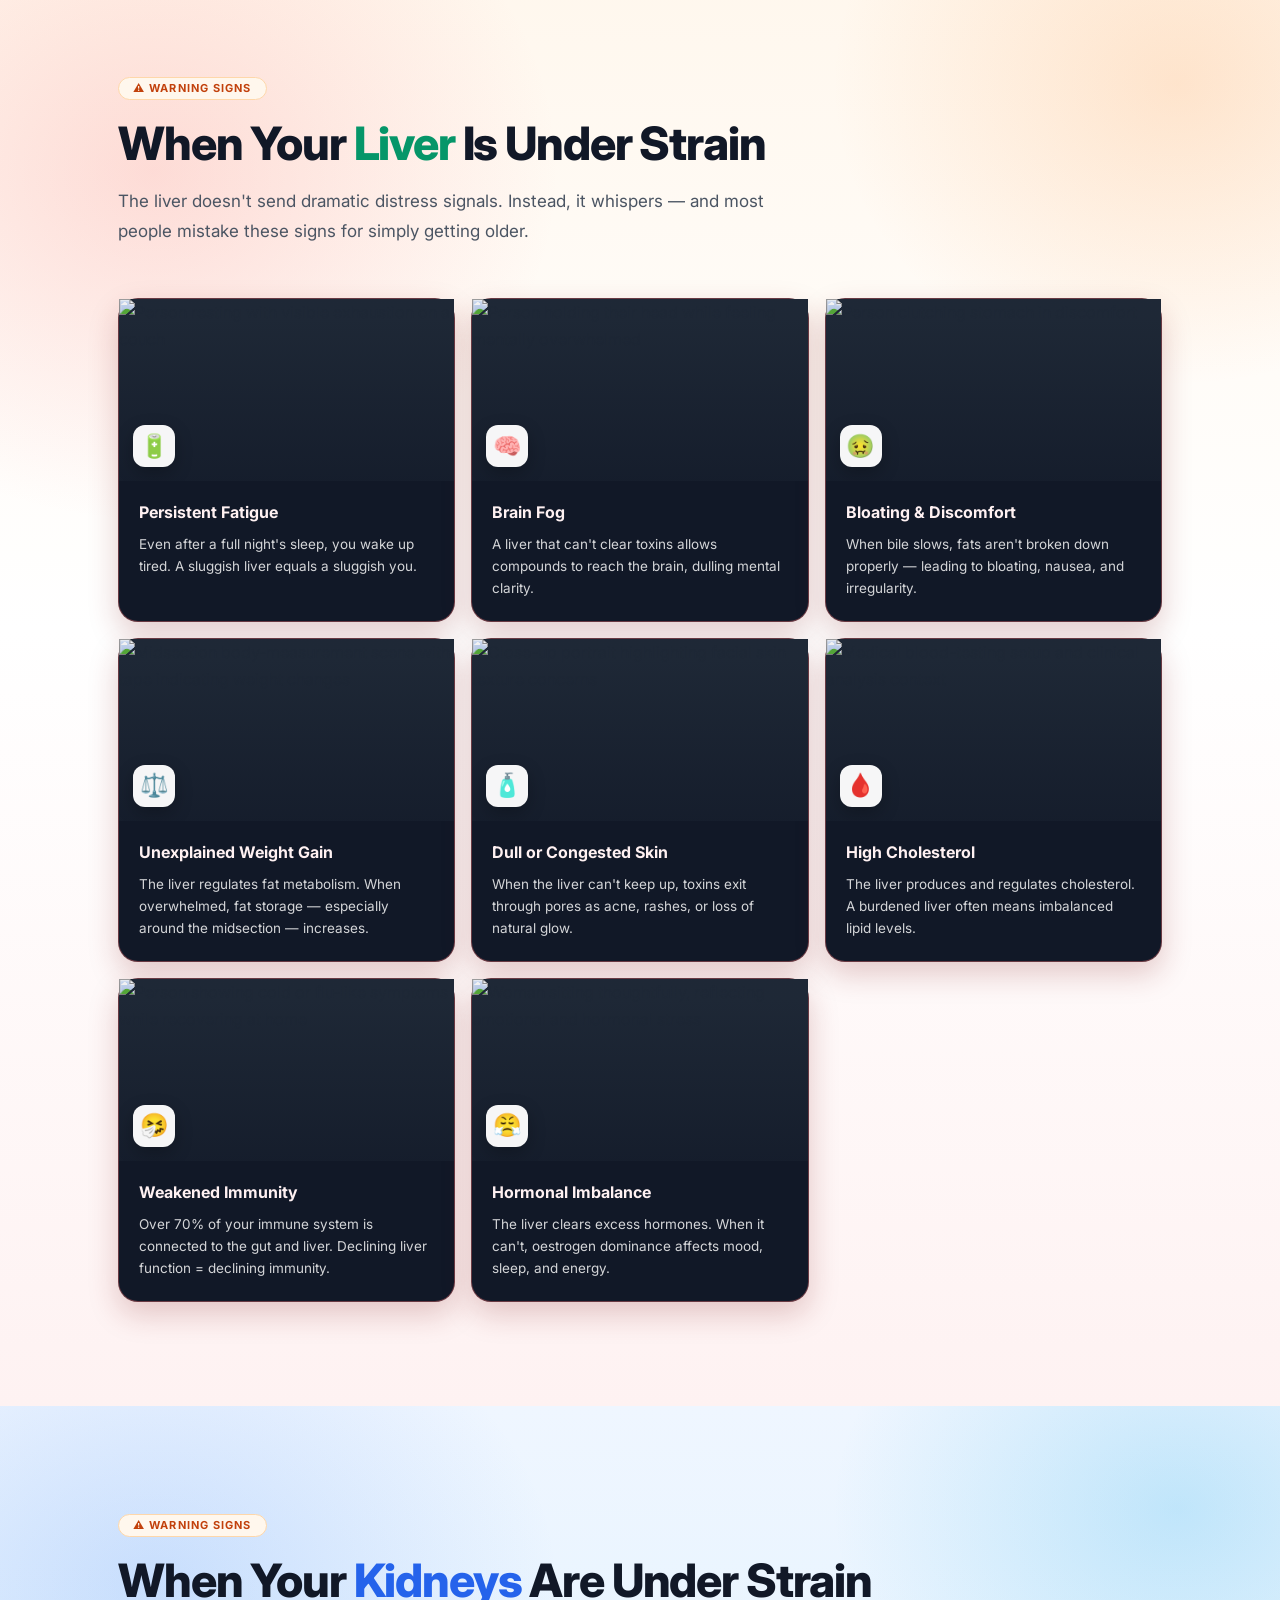
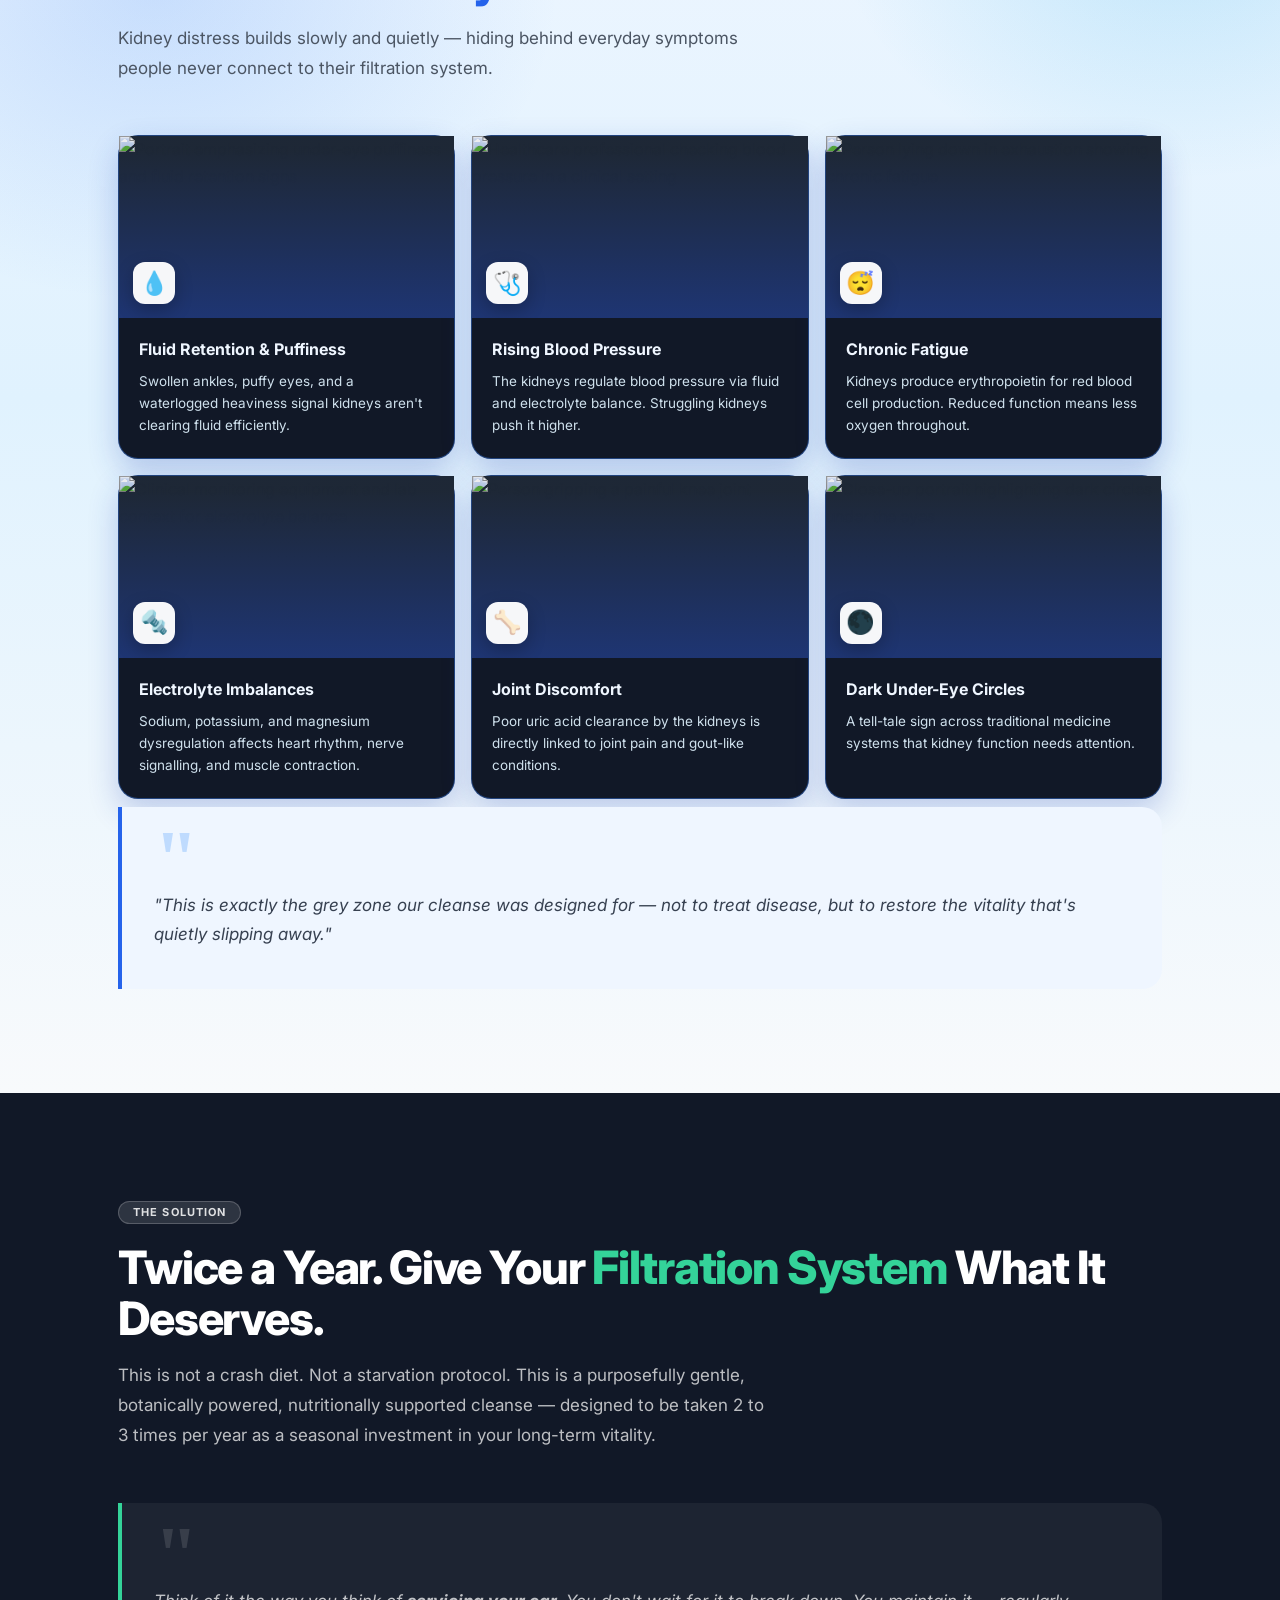
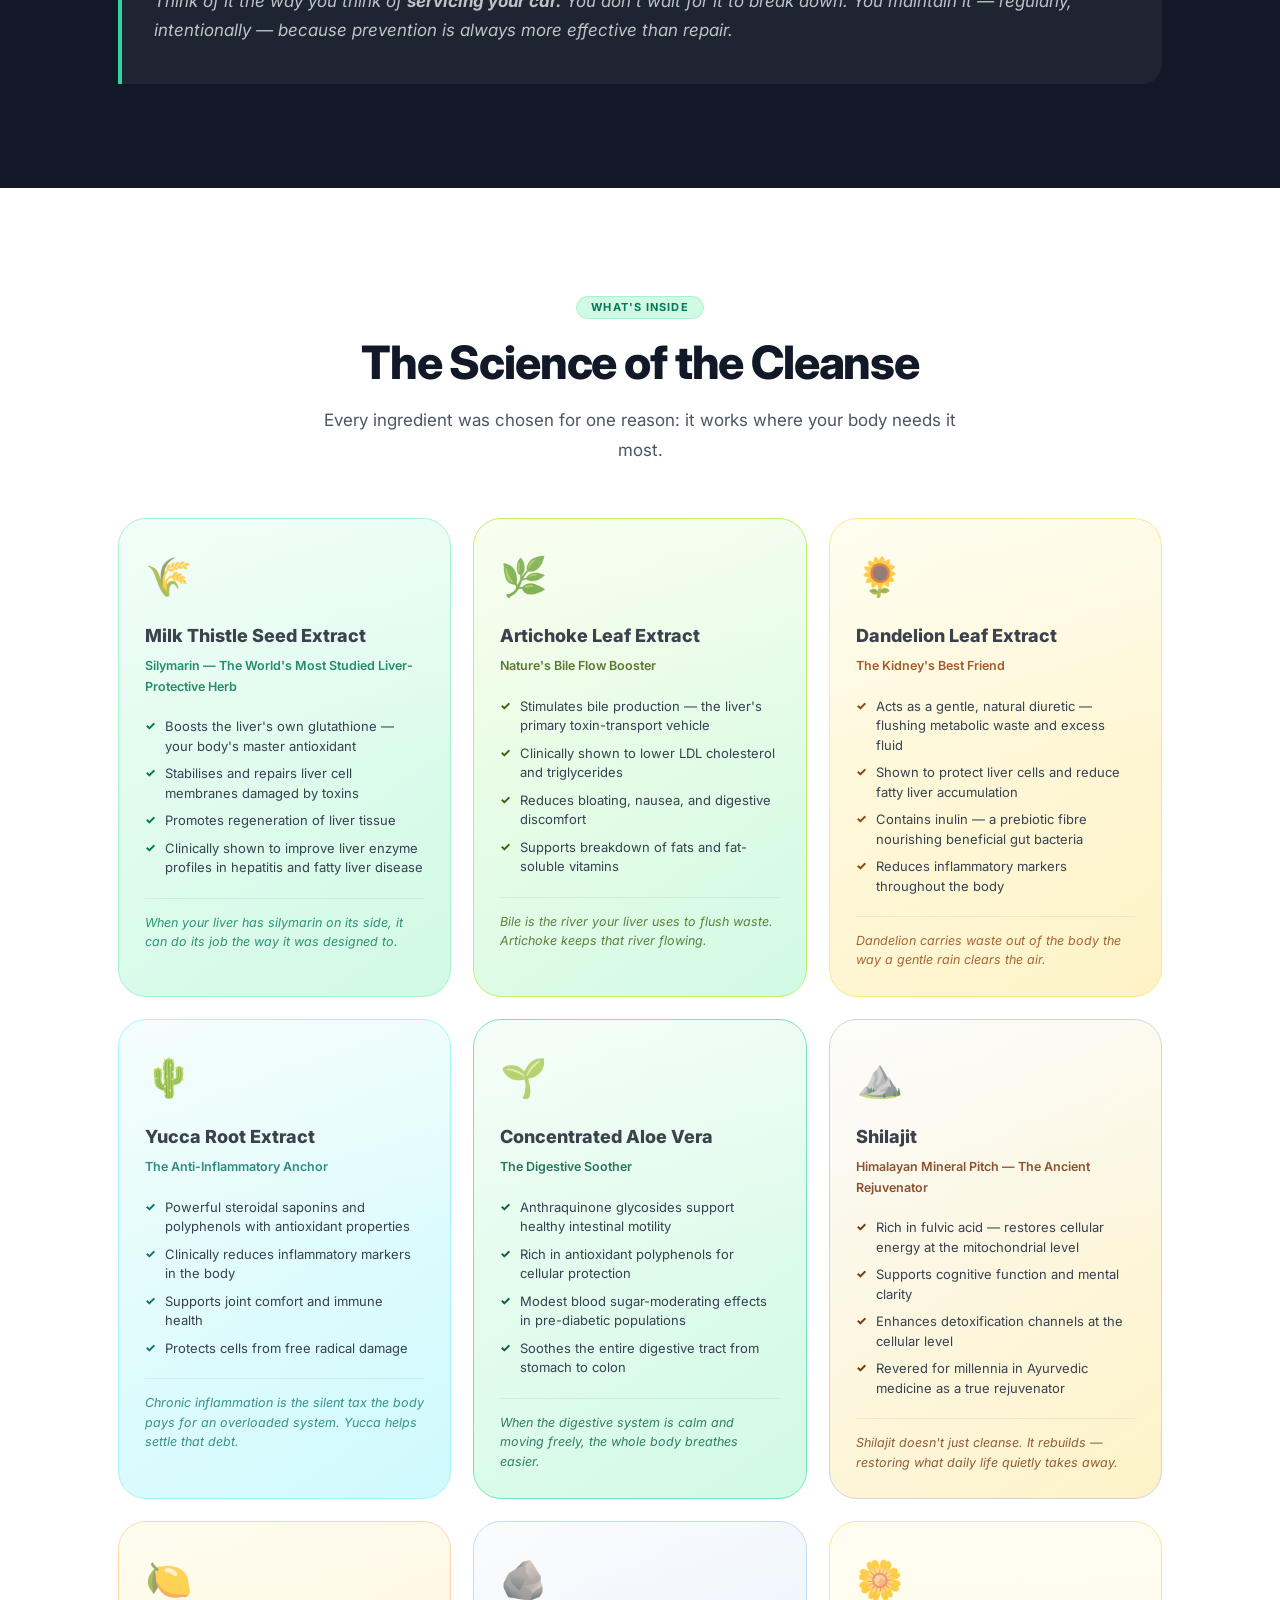
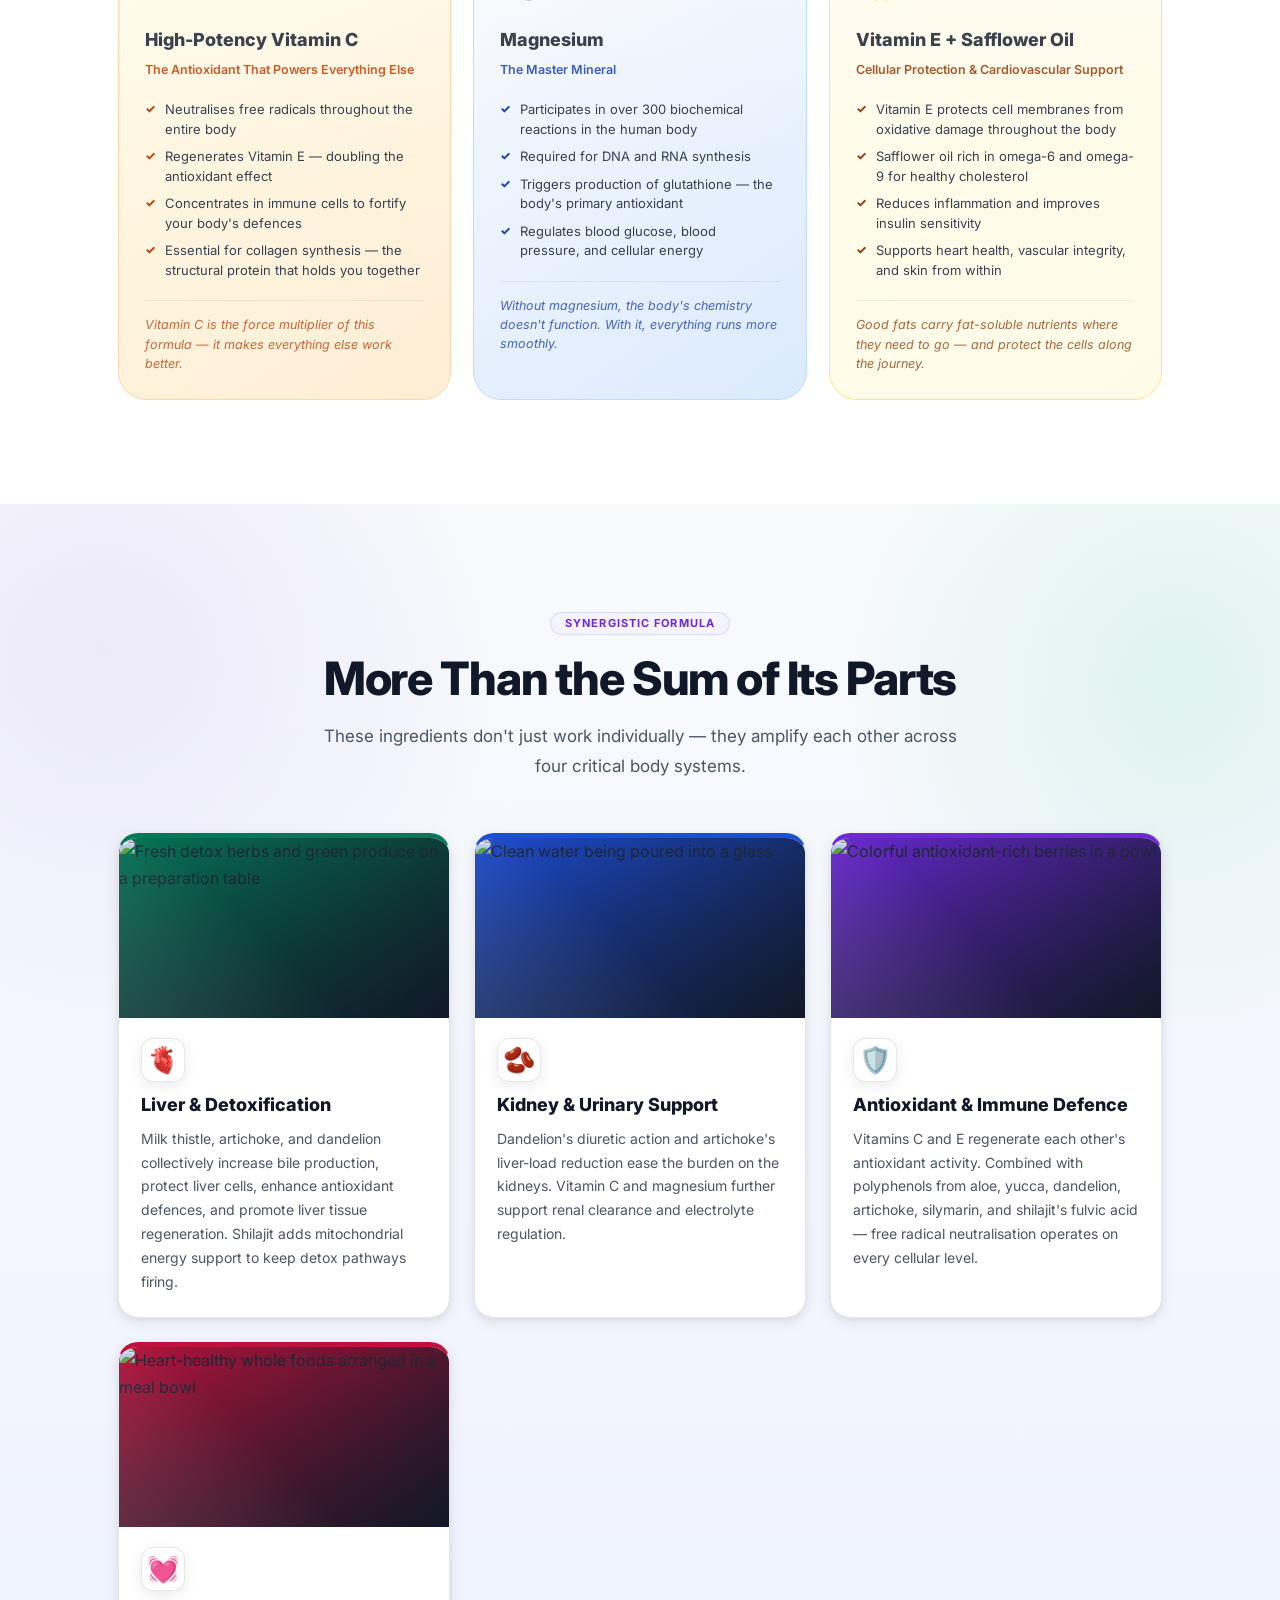
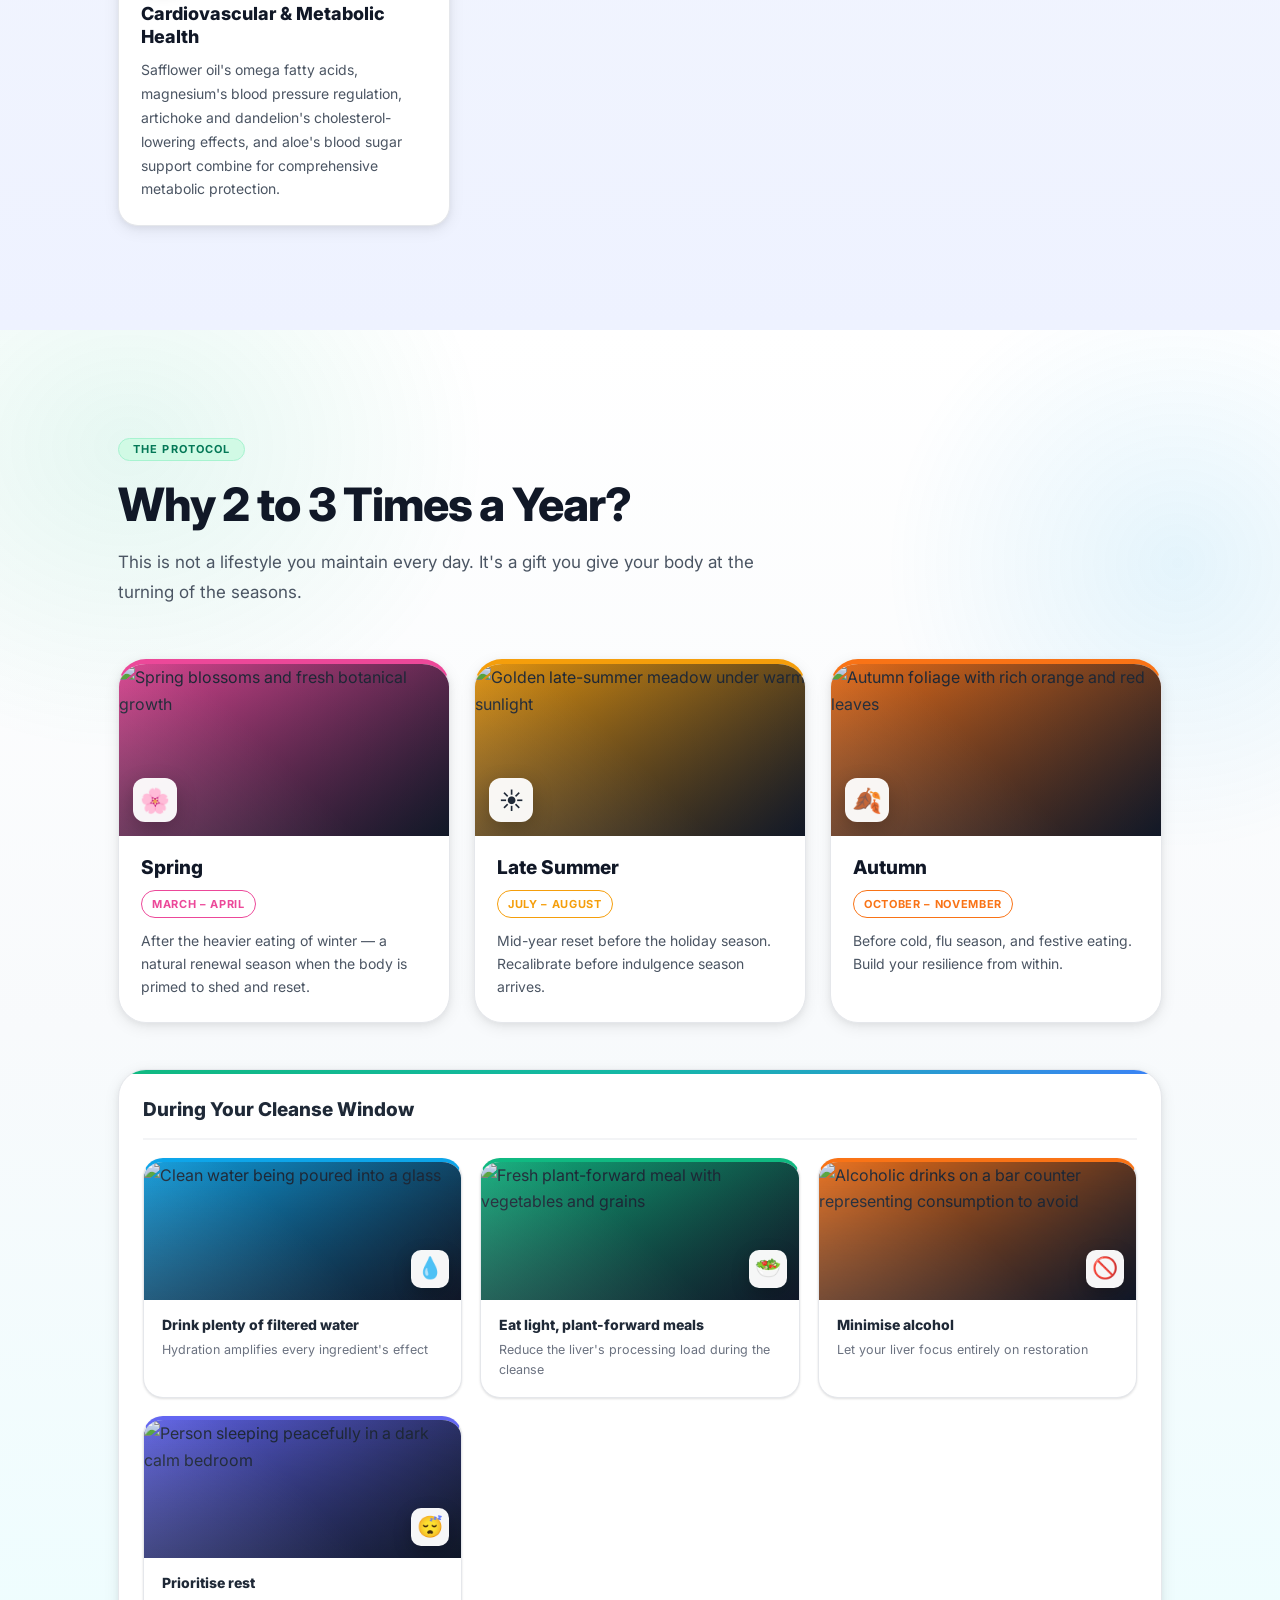
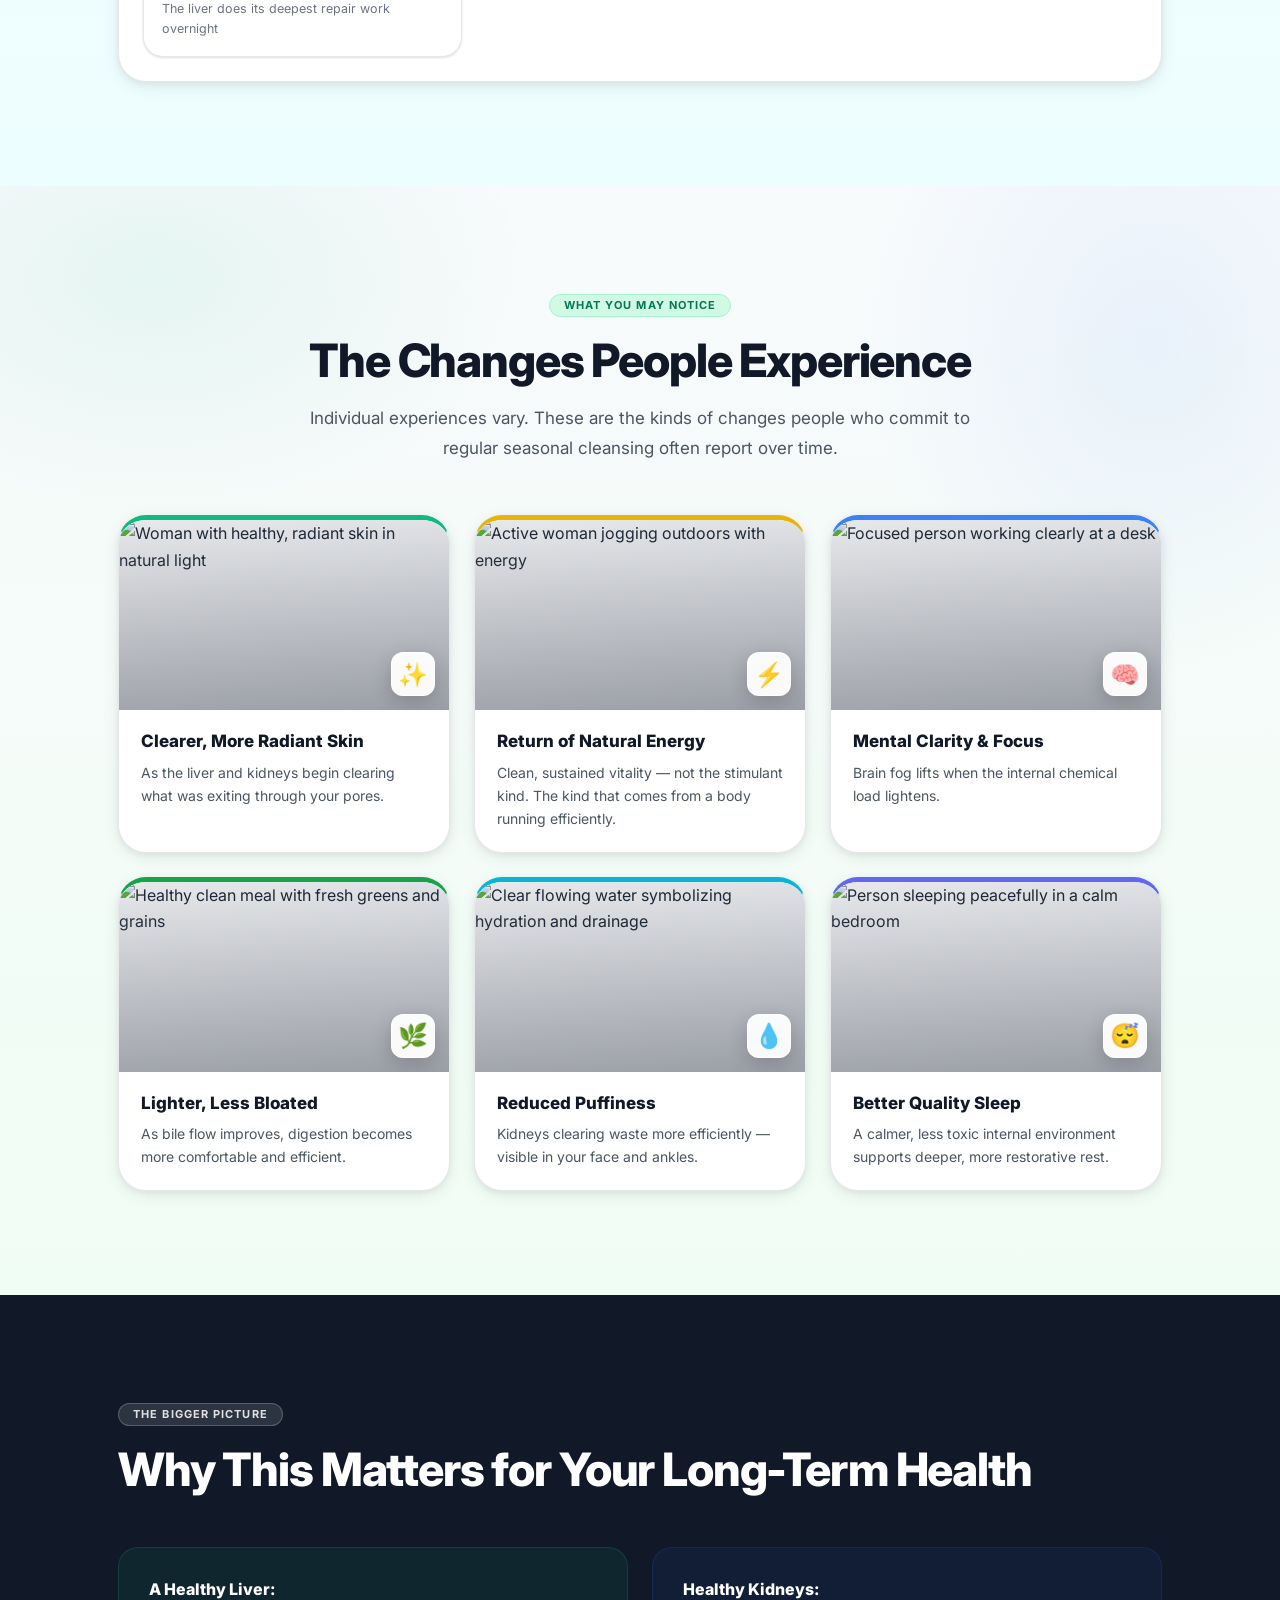
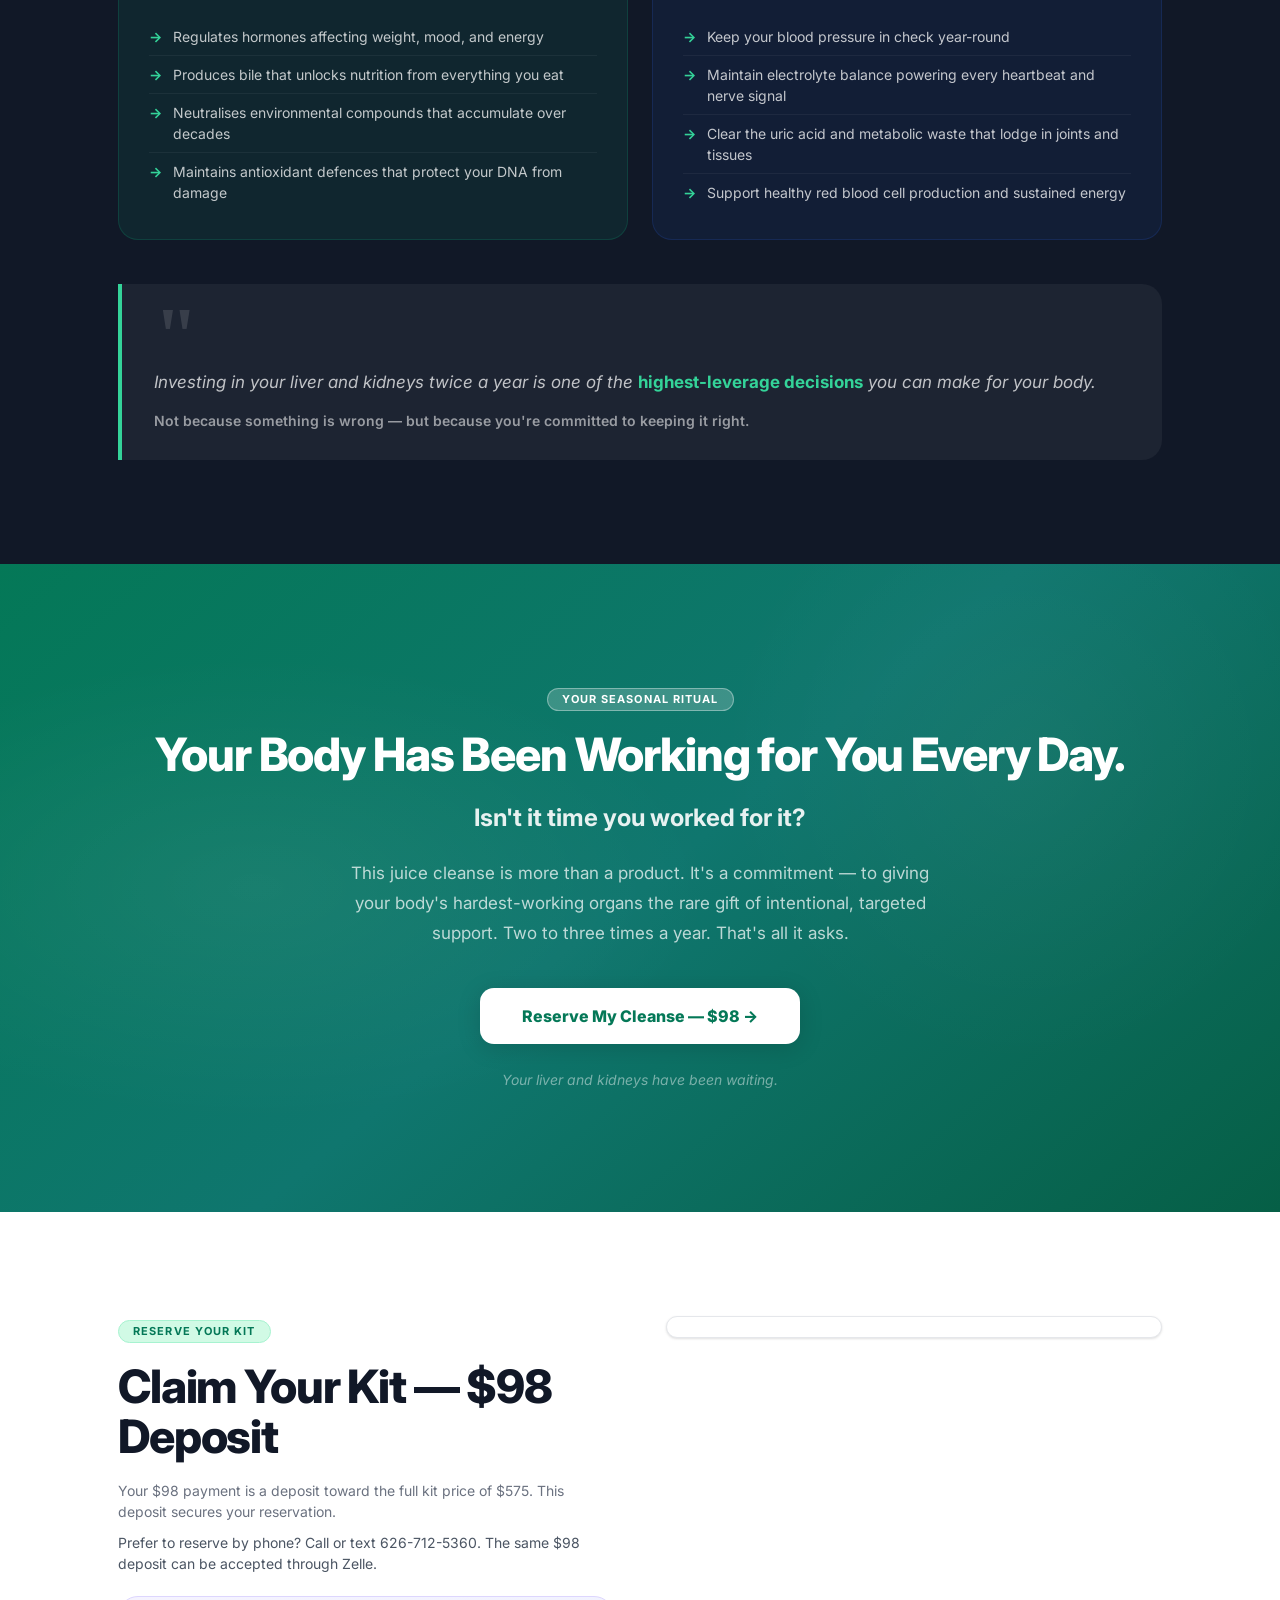
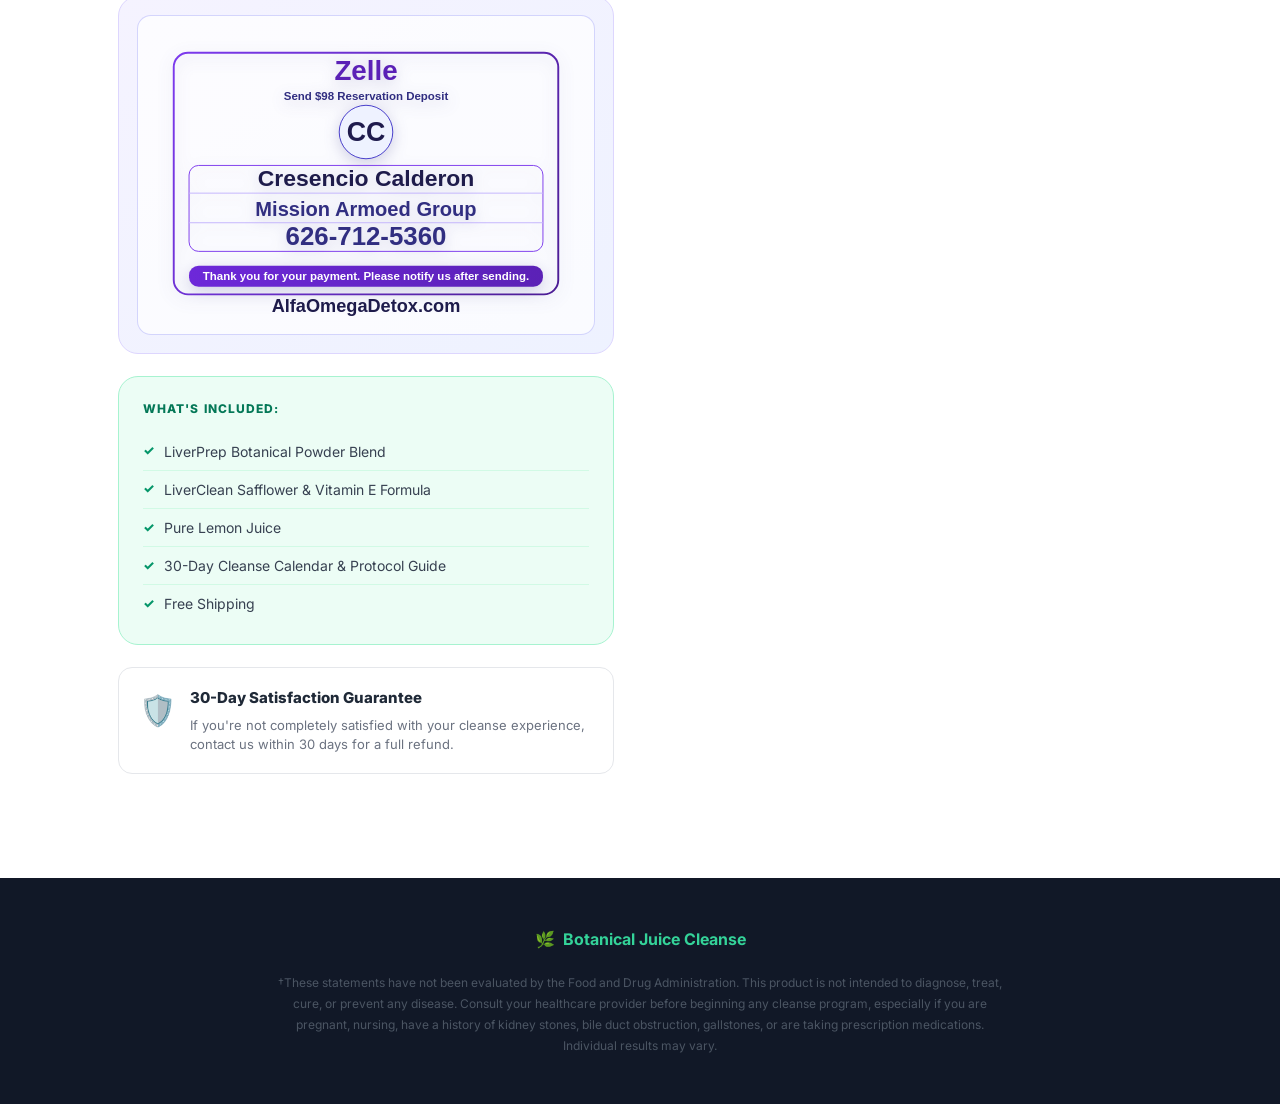
==== commit 5b30b845: "Remove redundant Zelle text details from reservation card Co-authored-by: cdjcoder <cdjcoder@users.n" ====
--- a/index.html
+++ b/index.html
@@ -288,13 +288,6 @@
           <p class="order-subtext order-subtext-secondary" data-key="orderSub2">To reserve by phone, call or text 626-712-5360. The same $98 deposit can be accepted via Zelle.</p>
 
           <div class="zelle-reserve-box">
-            <div class="zelle-reserve-copy">
-              <p class="zelle-reserve-title" data-key="zelleTitle">Zelle Reservation Contact</p>
-              <p class="zelle-reserve-text" data-key="zelleLine1">Zelle recipient: Cresencio Calderon (Mission Armoed Group)</p>
-              <p class="zelle-reserve-text" data-key="zelleLine2">Phone for reservation + Zelle confirmation:</p>
-              <a class="zelle-reserve-phone" href="tel:+16267125360">626-712-5360</a>
-              <a class="zelle-reserve-site" href="https://AlfaOmegaDetox.com" target="_blank" rel="noopener noreferrer">AlfaOmegaDetox.com</a>
-            </div>
             <div class="zelle-reserve-image-wrap">
               <img
                 src="./assets/zelle-contact-transparent.svg"
--- a/style.css
+++ b/style.css
@@ -1286,7 +1286,7 @@
 
 .zelle-reserve-box {
   display: grid;
-  grid-template-columns: minmax(0, 1.2fr) minmax(0, 0.8fr);
+  grid-template-columns: 1fr;
   gap: 16px;
   align-items: center;
   background: linear-gradient(145deg, #f5f3ff 0%, #eef2ff 100%);
@@ -1295,48 +1295,13 @@
   padding: 18px;
   margin-bottom: 22px;
 }
-.zelle-reserve-copy {
-  display: flex;
-  flex-direction: column;
-  gap: 8px;
-}
-.zelle-reserve-title {
-  font-size: 12px;
-  font-weight: 800;
-  text-transform: uppercase;
-  letter-spacing: .08em;
-  color: #5b21b6;
-}
-.zelle-reserve-text {
-  font-size: 13px;
-  color: var(--gr-700);
-  line-height: 1.5;
-}
-.zelle-reserve-phone {
-  display: inline-flex;
-  width: fit-content;
-  font-size: 20px;
-  font-weight: 800;
-  color: #312e81;
-  letter-spacing: .01em;
-  text-decoration: none;
-}
-.zelle-reserve-phone:hover { text-decoration: underline; }
-.zelle-reserve-site {
-  display: inline-flex;
-  width: fit-content;
-  font-size: 13px;
-  font-weight: 700;
-  color: #4338ca;
-  text-decoration: none;
-}
-.zelle-reserve-site:hover { text-decoration: underline; }
 .zelle-reserve-image-wrap {
   border-radius: var(--r-md);
   overflow: hidden;
   border: 1px solid rgba(99, 102, 241, .26);
   background: rgba(255,255,255,.7);
-  min-height: 130px;
+  min-height: 320px;
+  padding: 8px;
   display: flex;
   align-items: center;
   justify-content: center;
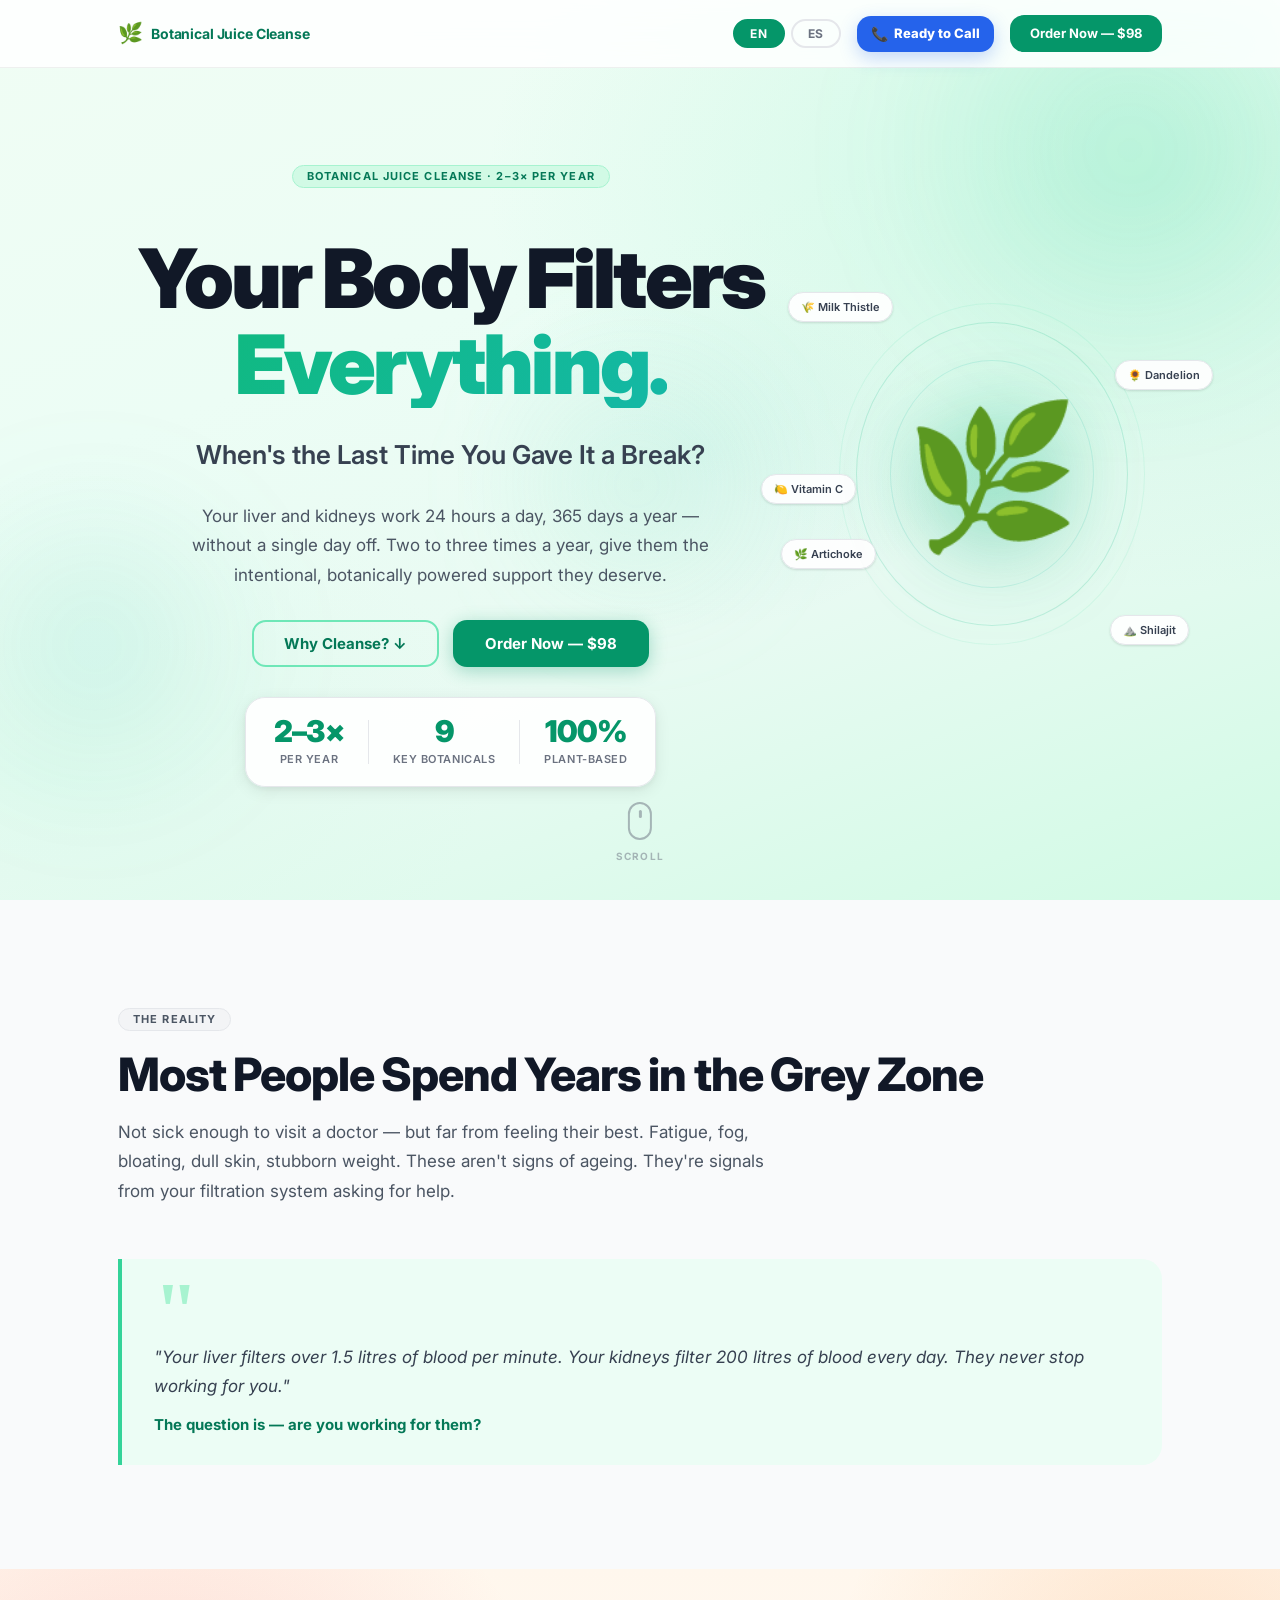
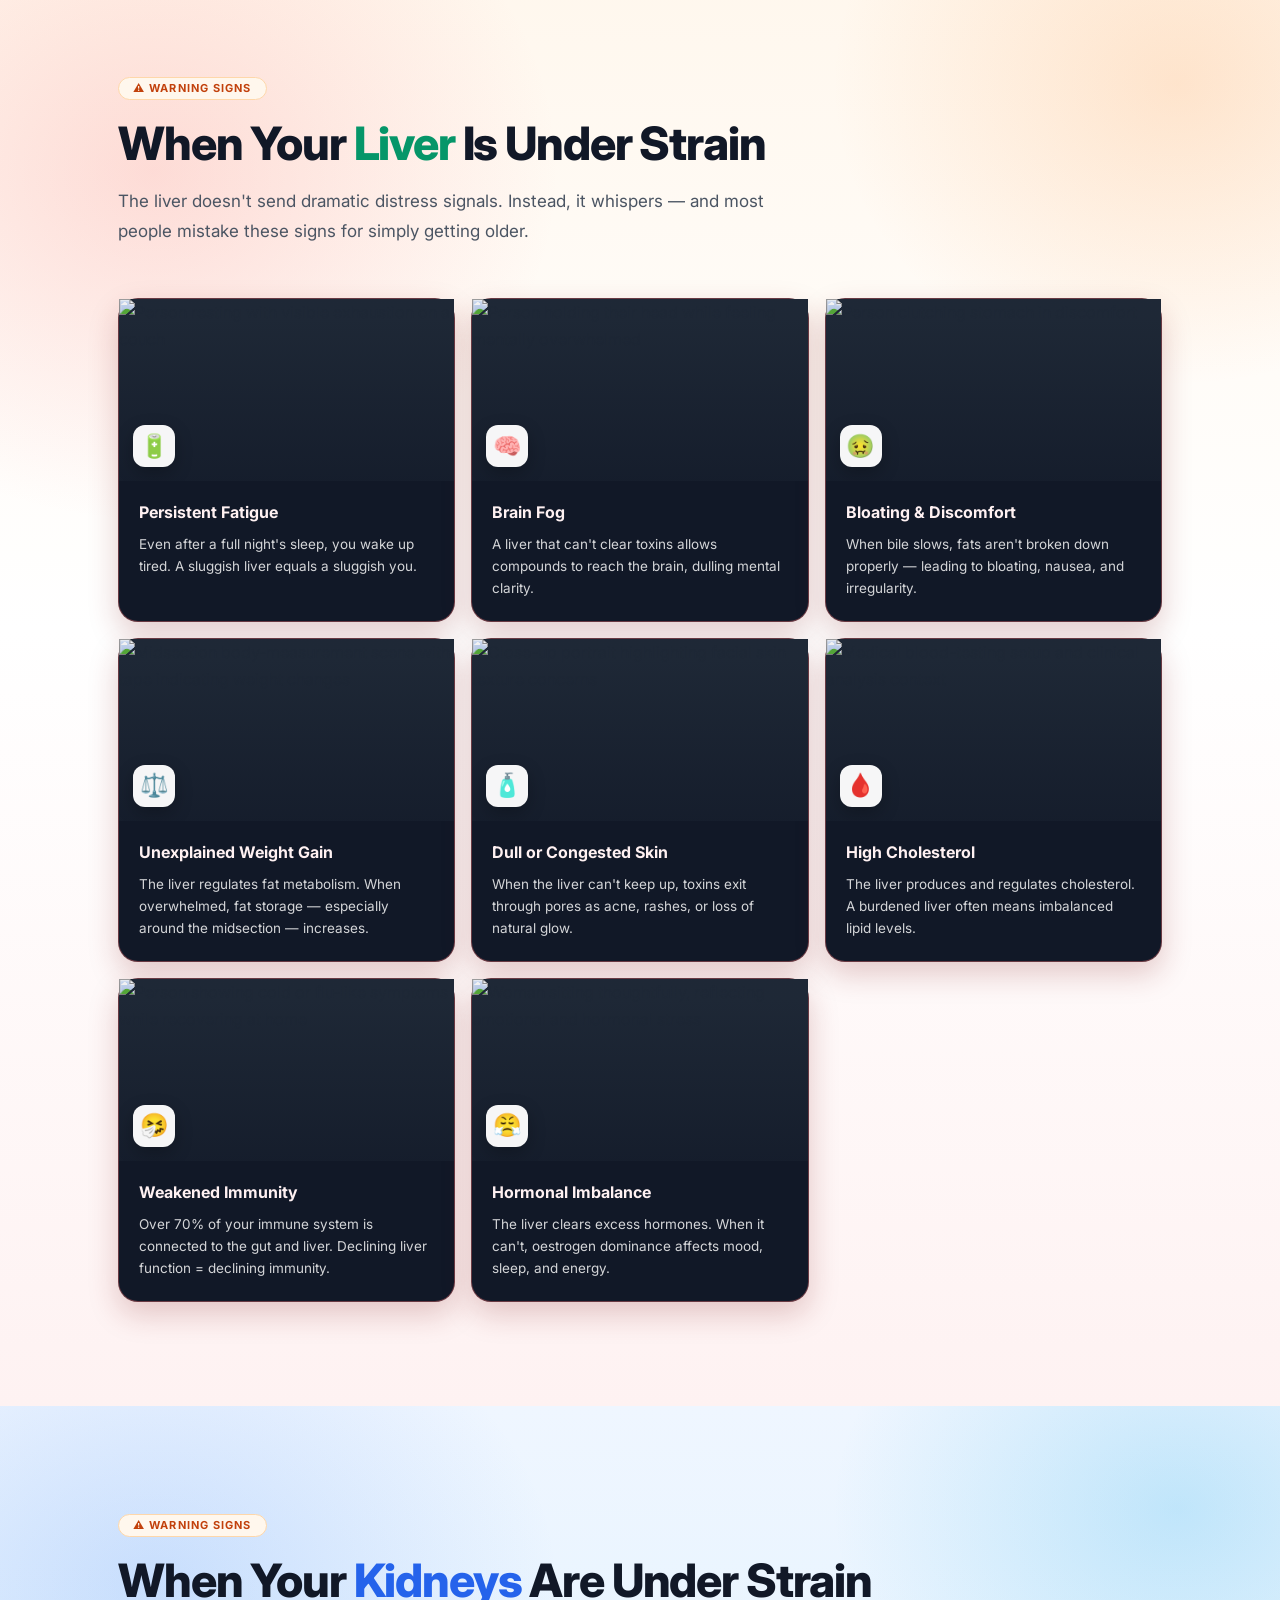
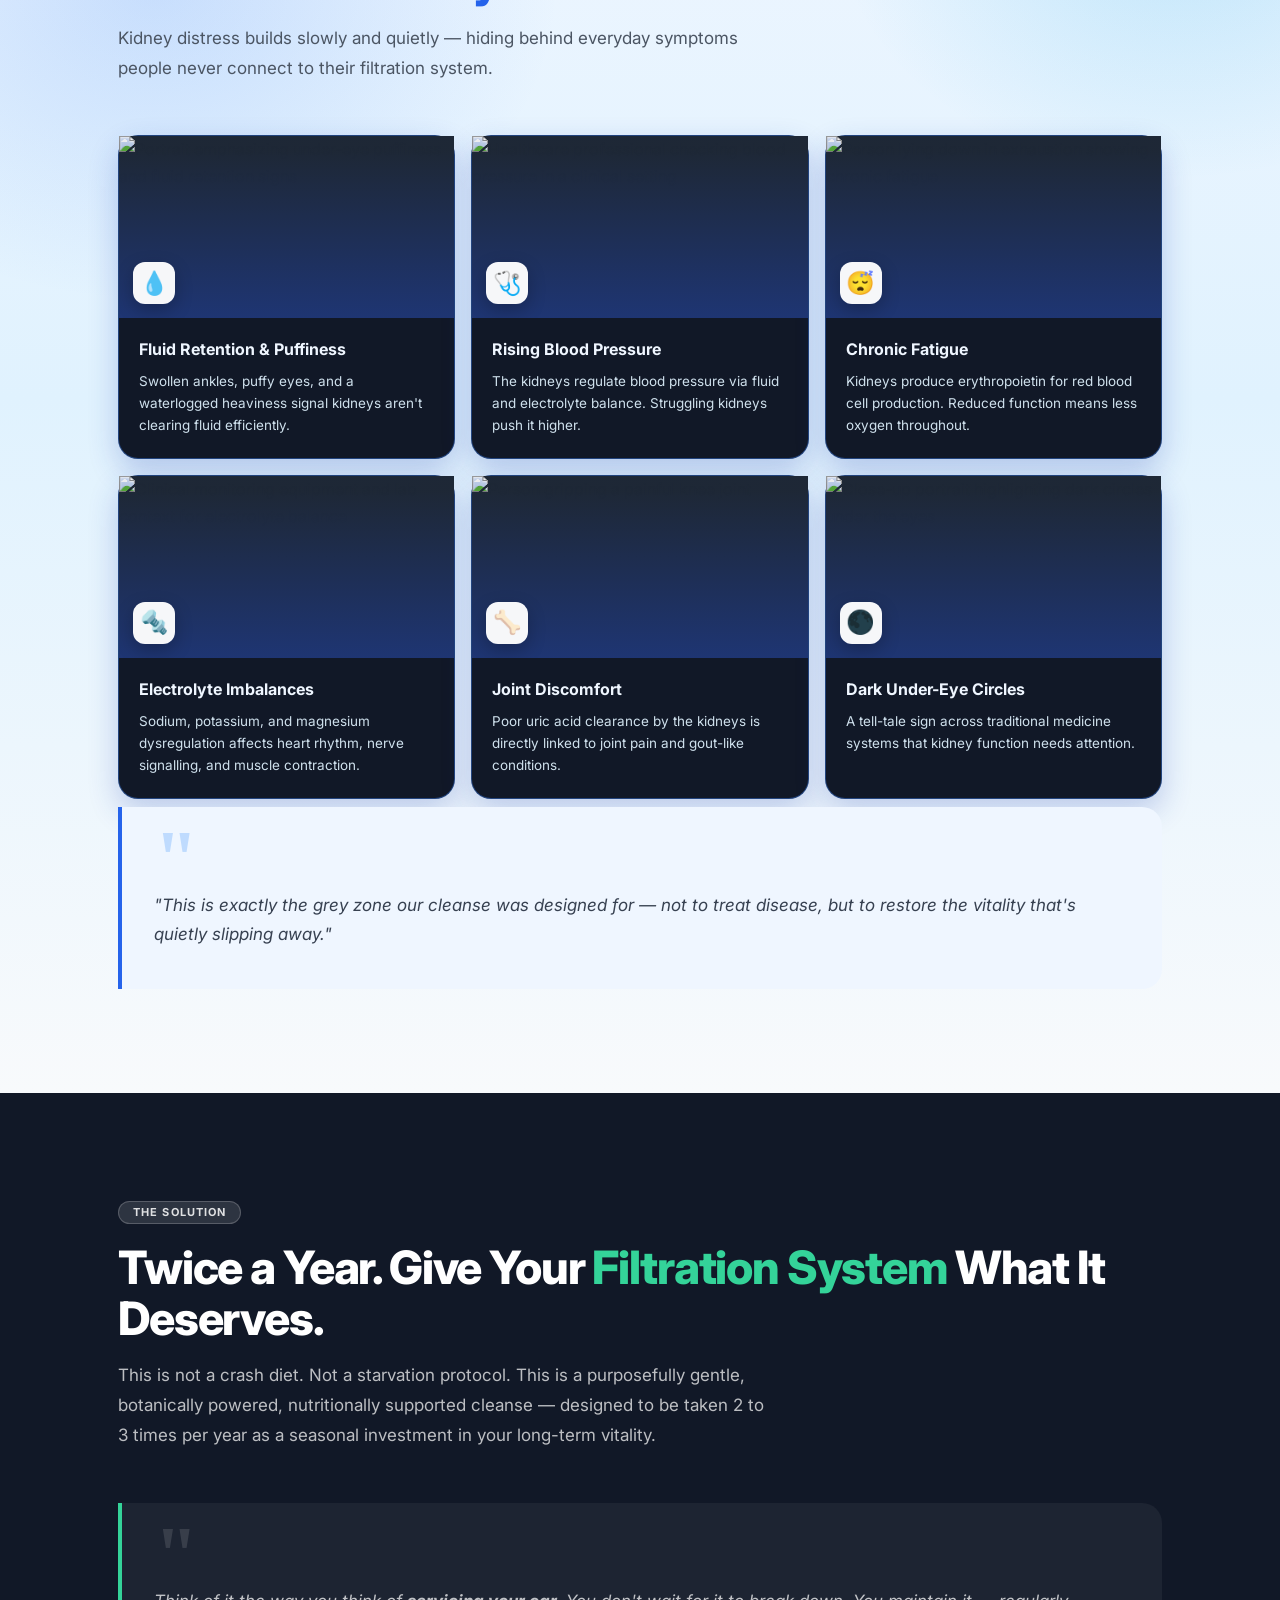
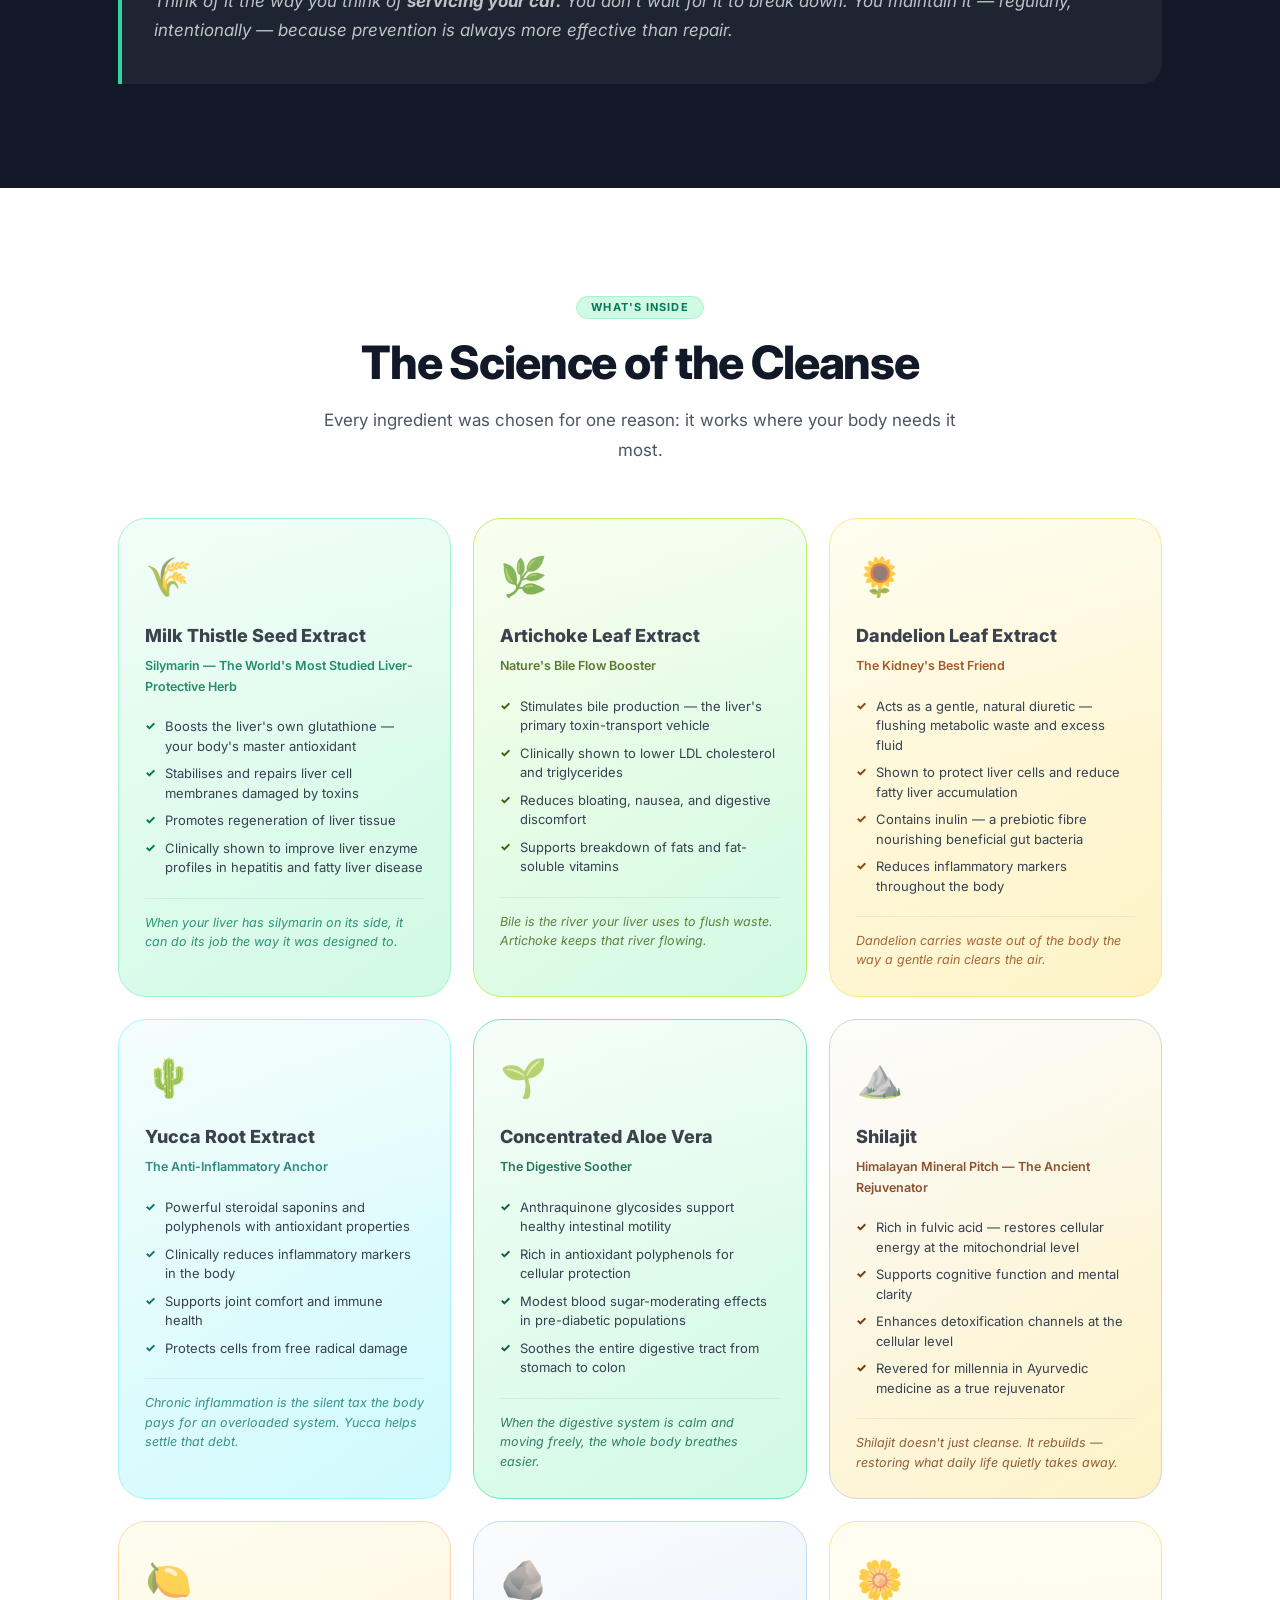
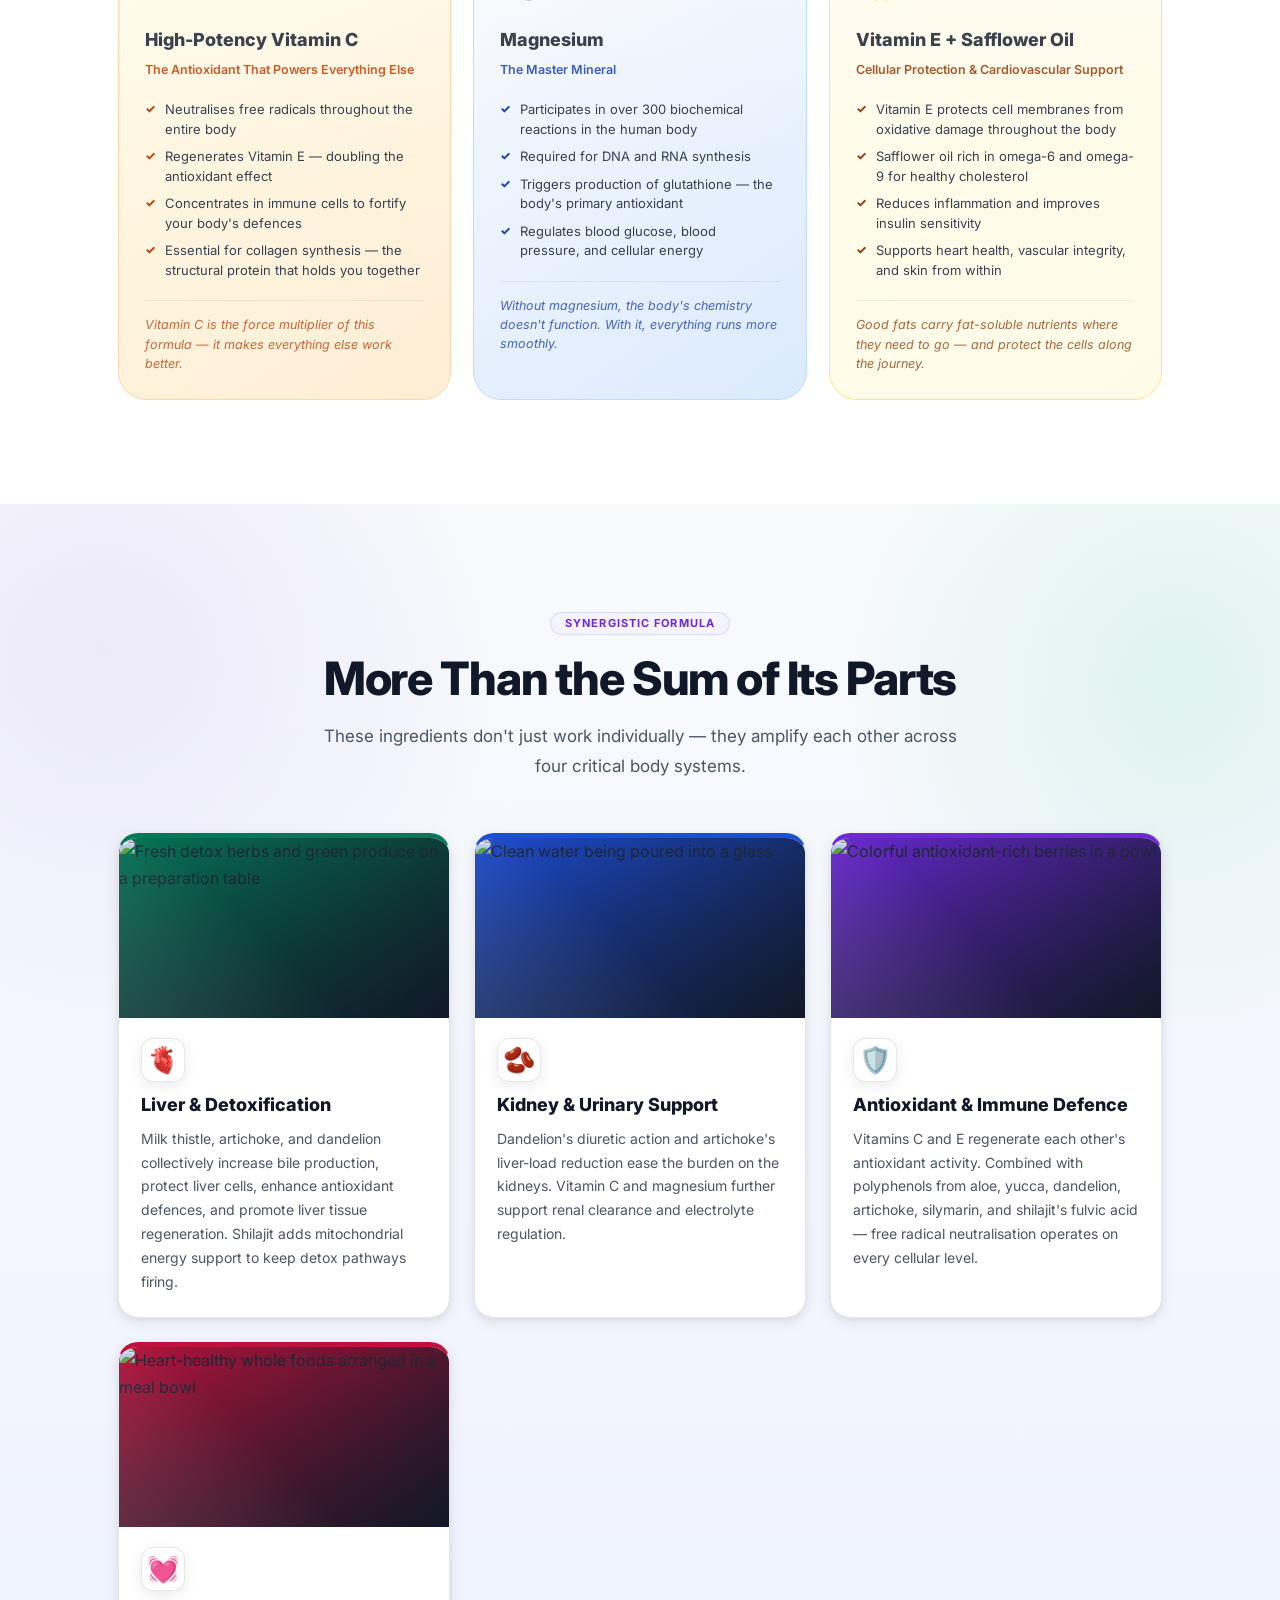
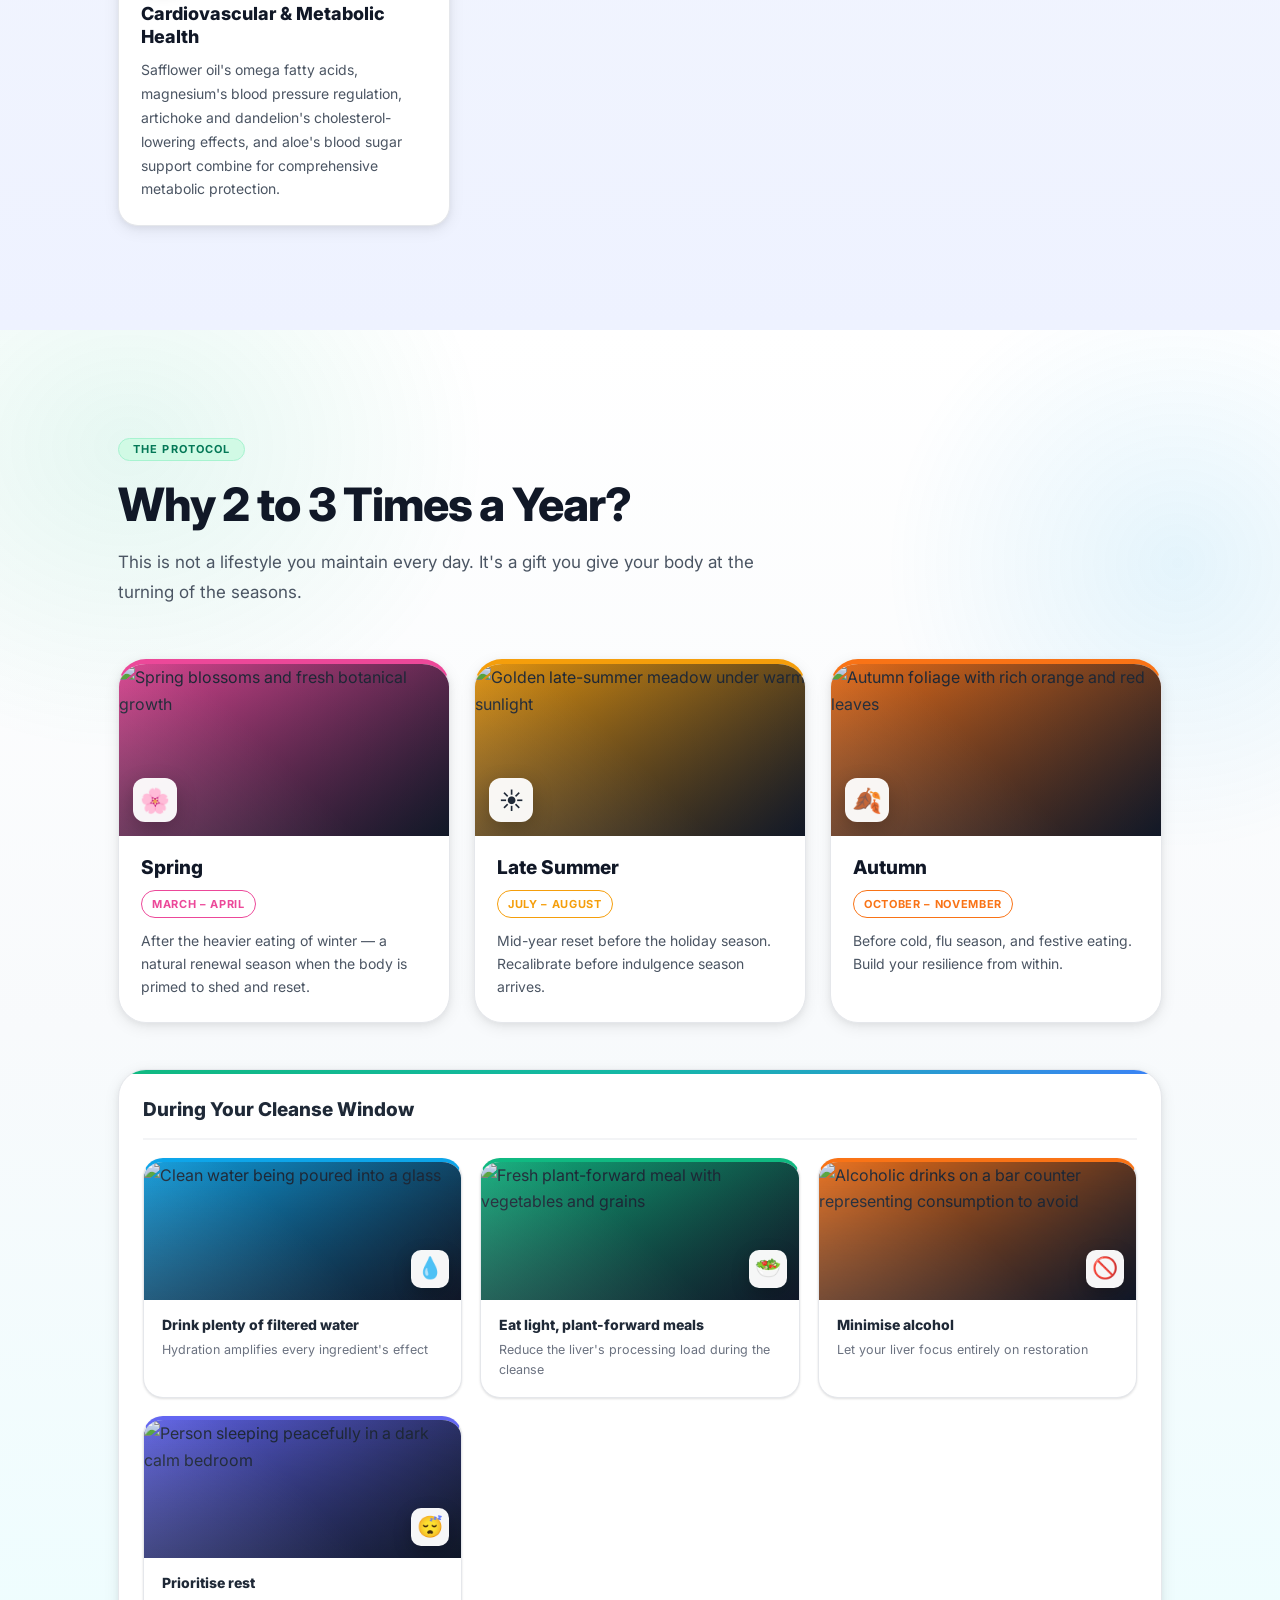
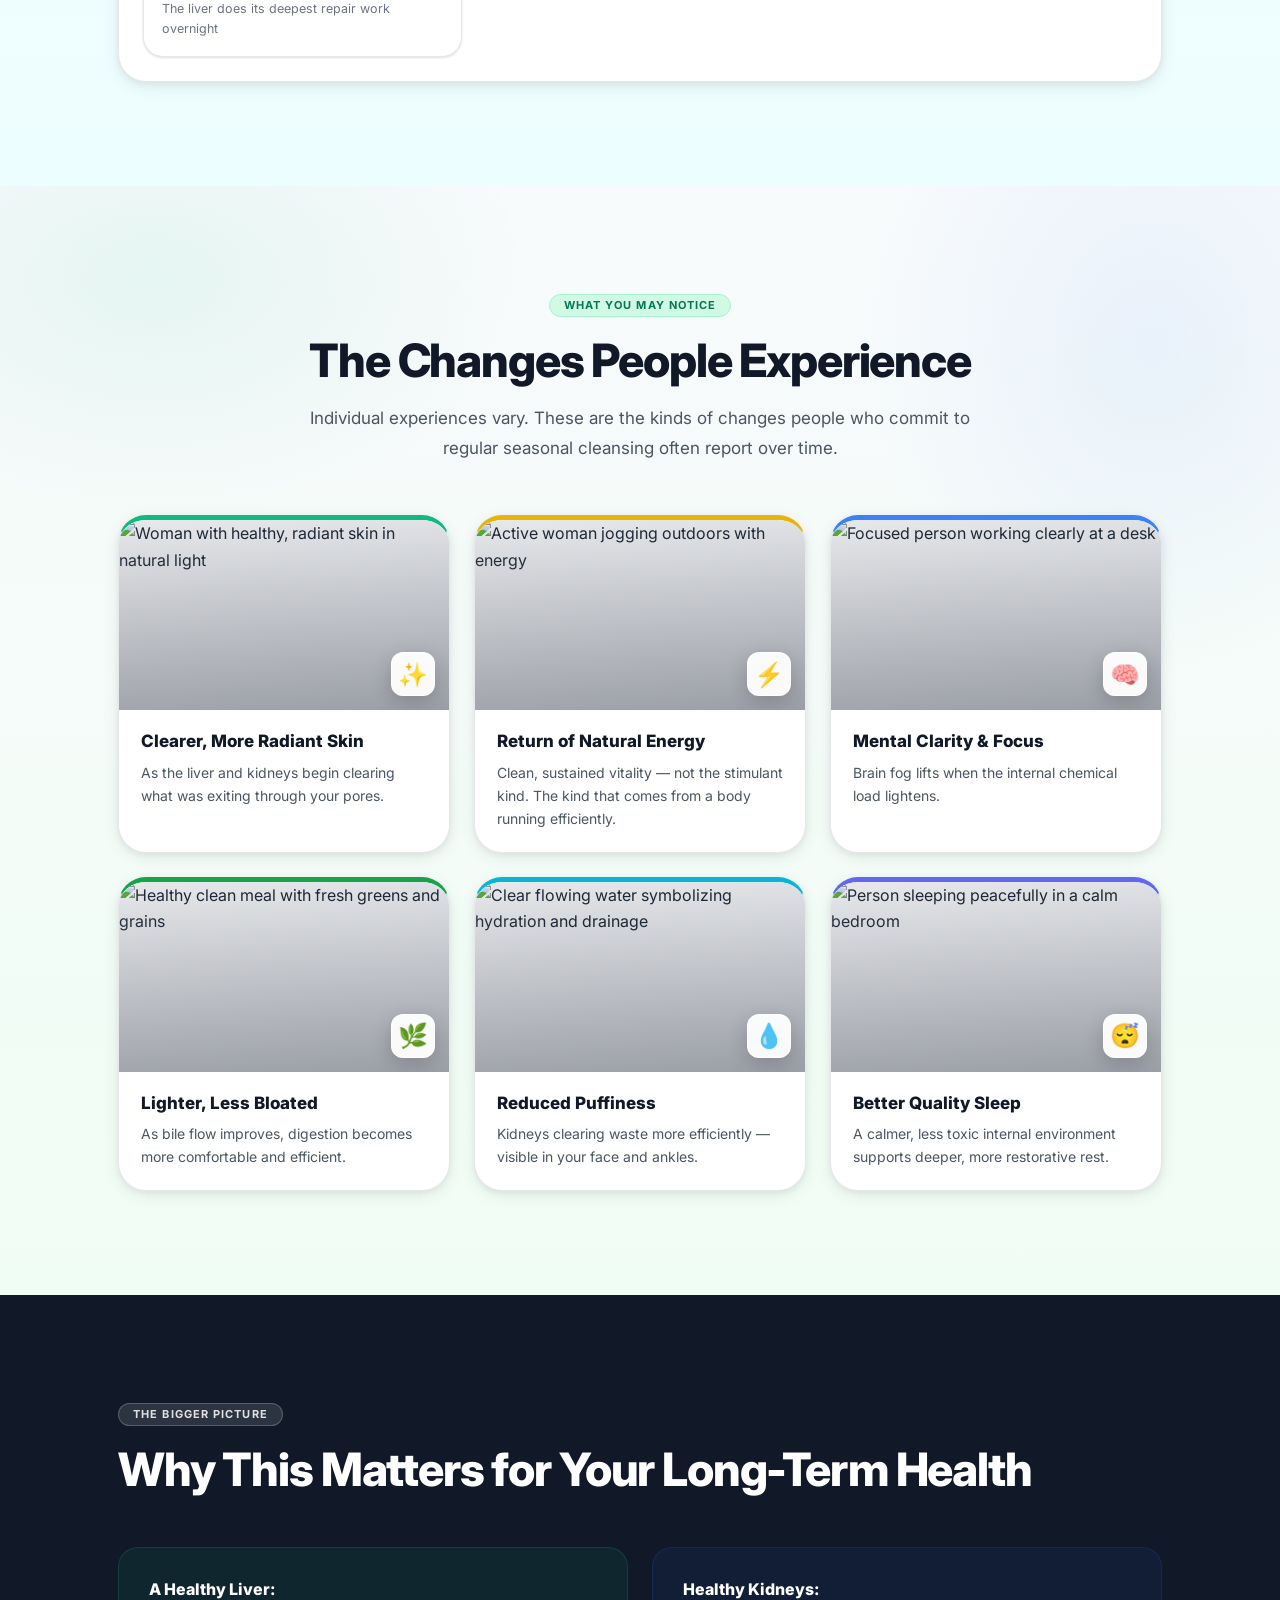
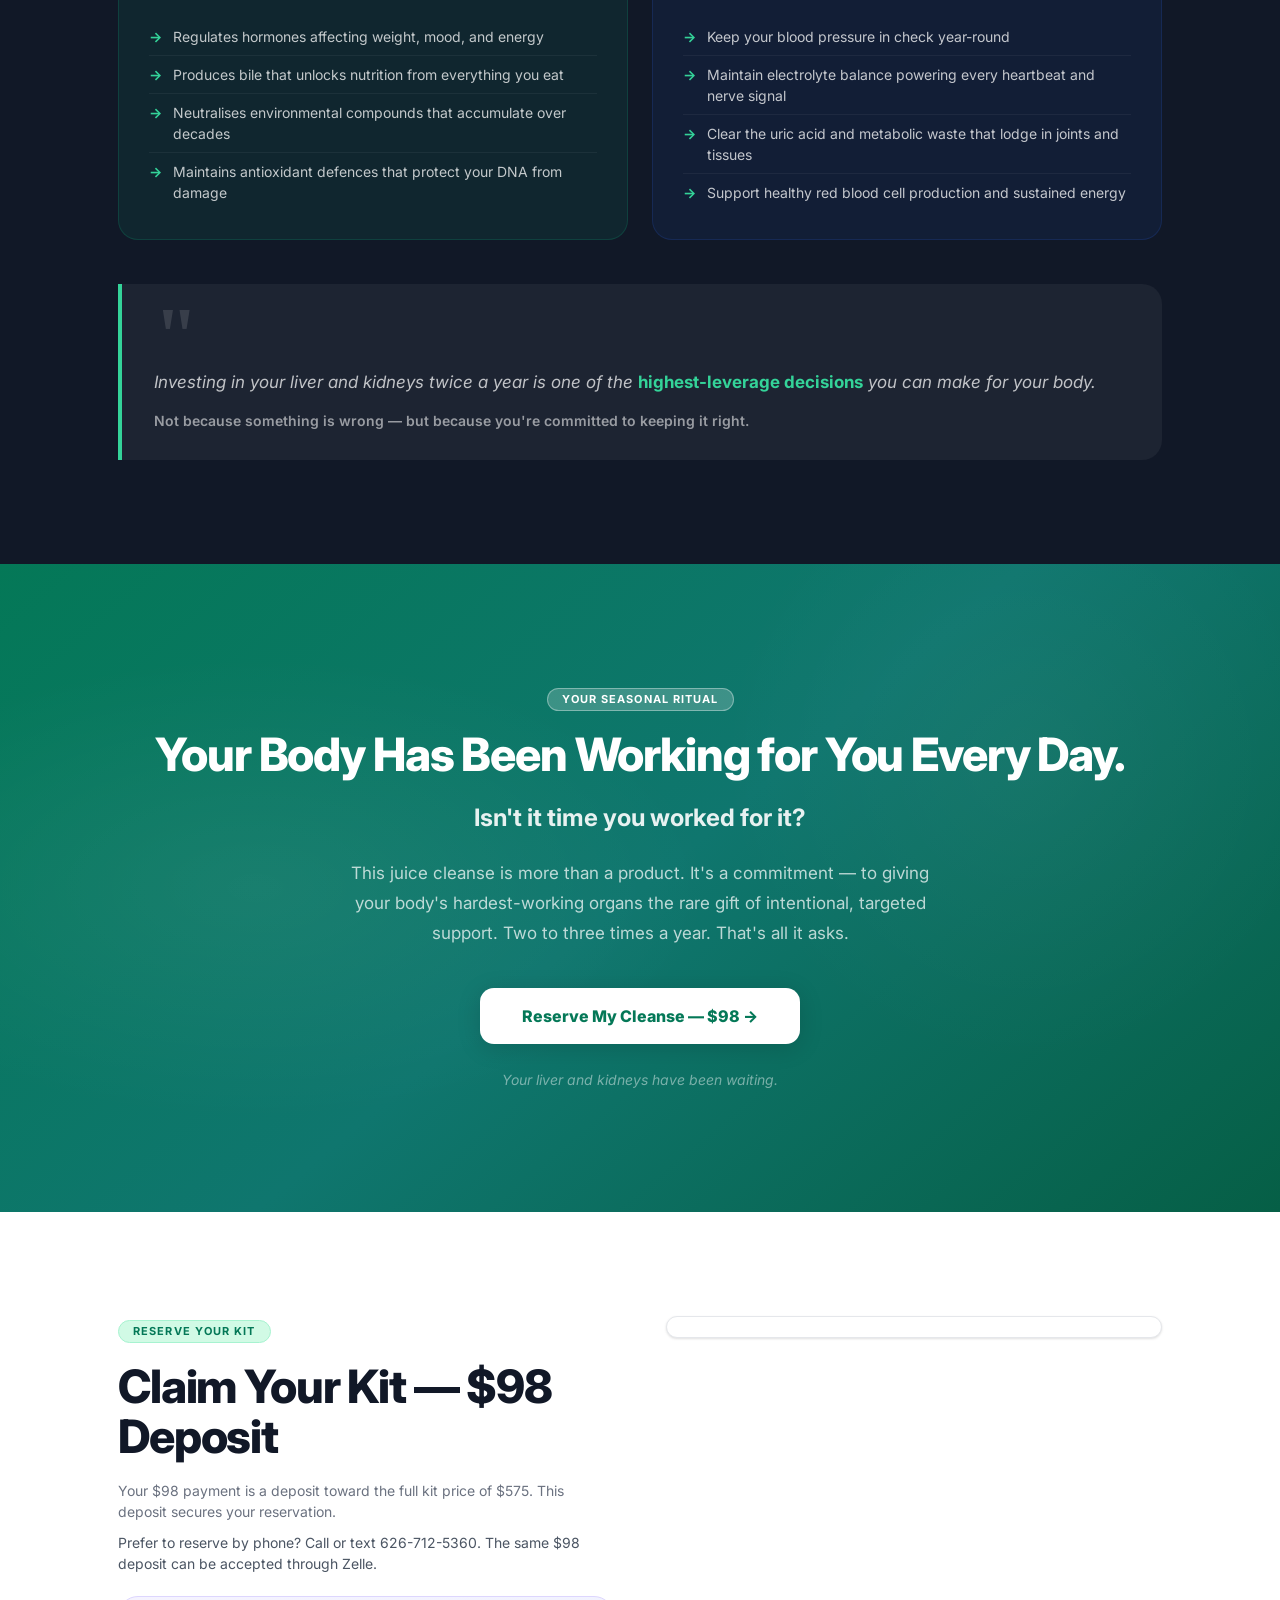
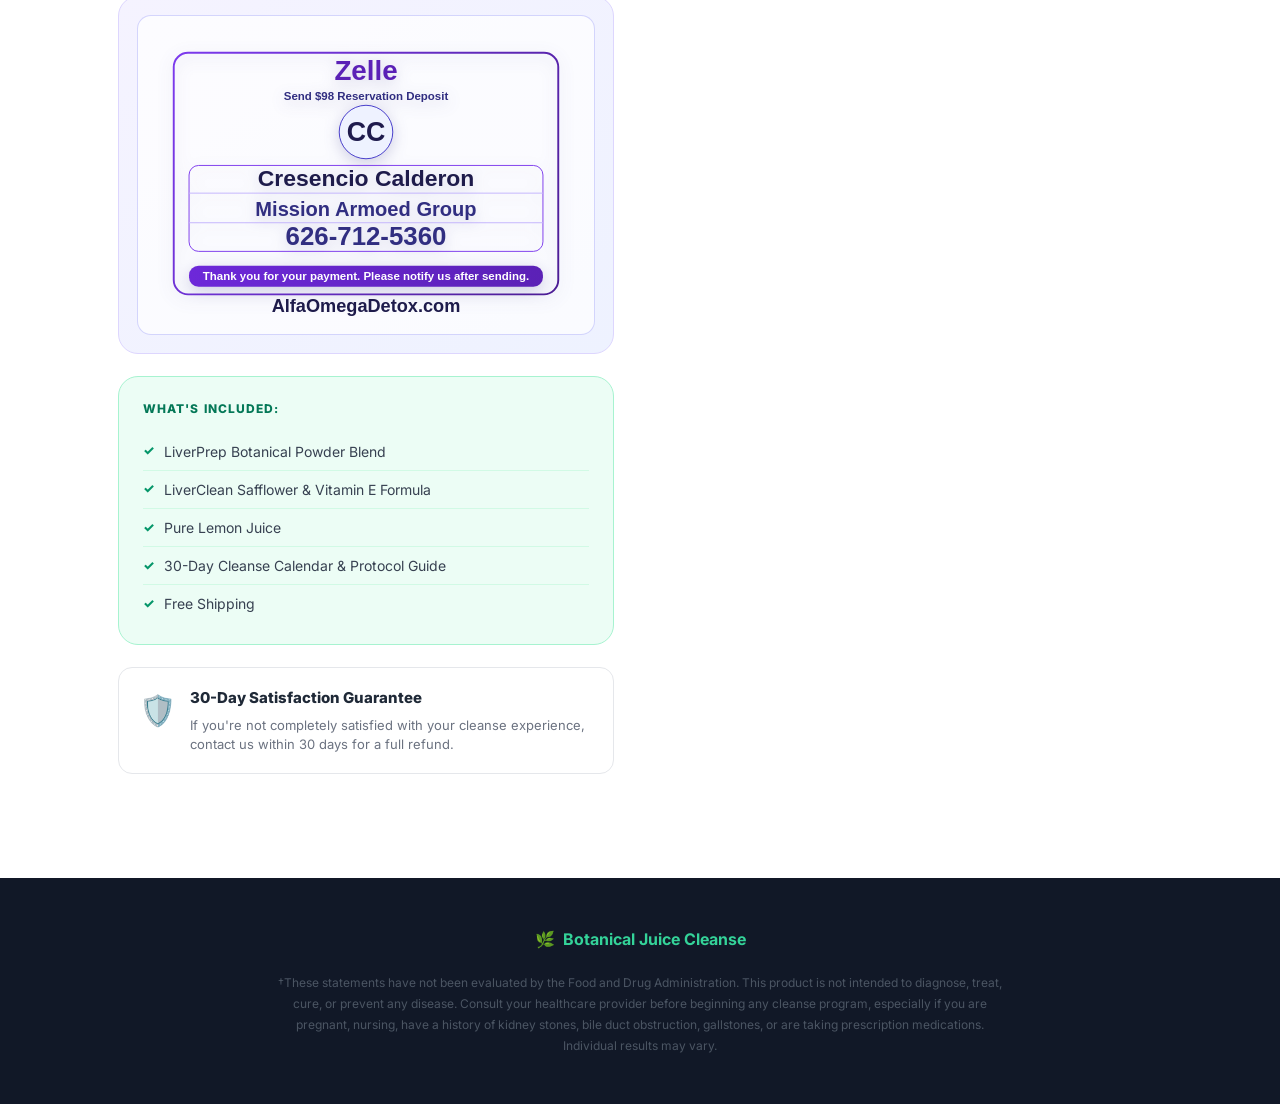
==== commit 734e1add: "Add top click-to-call button and improve mobile navbar layout Co-authored-by: cdjcoder <cdjcoder@use" ====
--- a/index.html
+++ b/index.html
@@ -24,6 +24,11 @@
           <button class="lang-btn active" data-lang="en" aria-label="Switch to English">EN</button>
           <button class="lang-btn" data-lang="es" aria-label="Switch to Spanish">ES</button>
         </div>
+        <a href="tel:+16267125360" class="nav-call" aria-label="Call 626-712-5360 now">
+          <span class="nav-call-icon" aria-hidden="true">📞</span>
+          <span class="nav-call-full" data-key="navCall">Ready to Call</span>
+          <span class="nav-call-short" data-key="navCallShort">Call</span>
+        </a>
         <a href="#order" class="nav-cta" data-key="heroCta2">Order Now — $98</a>
       </div>
     </div>
--- a/style.css
+++ b/style.css
@@ -147,6 +147,31 @@
   align-items: center;
   gap: 16px;
 }
+
+.nav-call {
+  display: inline-flex;
+  align-items: center;
+  gap: 6px;
+  padding: 8px 14px;
+  border-radius: var(--r-md);
+  background: var(--bl-600);
+  color: #fff;
+  font-size: 13px;
+  font-weight: 800;
+  text-decoration: none;
+  white-space: nowrap;
+  line-height: 1;
+  min-height: 36px;
+  box-shadow: 0 6px 18px rgba(37,99,235,.26);
+  transition: background .18s, transform .18s, box-shadow .18s;
+}
+.nav-call:hover {
+  background: var(--bl-700);
+  transform: translateY(-1px);
+  box-shadow: 0 10px 24px rgba(29,78,216,.28);
+}
+.nav-call-icon { font-size: 14px; line-height: 1; }
+.nav-call-short { display: none; }
 
 /* Language buttons */
 .lang-buttons { display: flex; gap: 6px; }
@@ -1570,6 +1595,19 @@
 
 @media (max-width: 860px) {
   :root { --section-py: 72px; }
+  .nav-inner { padding: 0 18px; gap: 10px; }
+  .nav-right { gap: 8px; }
+  .nav-brand-text { display: none; }
+  .lang-buttons { gap: 4px; }
+  .lang-btn {
+    padding: 6px 10px;
+    min-width: 38px;
+  }
+  .nav-call {
+    padding: 8px 12px;
+    font-size: 12px;
+    min-height: 34px;
+  }
   .hero-visual    { display: none; }
   .hero-content   {
     max-width: 100%;
@@ -1586,6 +1624,7 @@
   .bigger-cols    { grid-template-columns: 1fr; }
   .form-row       { grid-template-columns: 1fr; }
   .zelle-reserve-box { grid-template-columns: 1fr; }
+  .zelle-reserve-image-wrap { min-height: 260px; }
   .hero-h1        { font-size: clamp(42px, 10vw, 70px); }
   .hero-stats     { flex-wrap: wrap; gap: 8px; }
   .hero-stat      { padding: 0 16px; }
@@ -1595,12 +1634,23 @@
 @media (max-width: 480px) {
   :root { --section-py: 56px; }
   .container { padding: 0 18px; }
+  .nav-inner { padding: 0 12px; }
+  .nav-call {
+    padding: 8px 10px;
+    border-radius: 10px;
+  }
+  .nav-call-full { display: none; }
+  .nav-call-short { display: inline; }
   .hero-container { padding: 48px 18px 64px; }
   .hero-h1 { font-size: 40px; }
   .hero-stat-num { font-size: 24px; }
   .hero-ctas { flex-direction: column; align-items: flex-start; }
   .hero-ctas .btn { width: 100%; justify-content: center; }
   .section-title { font-size: 28px; }
+  .zelle-reserve-image-wrap {
+    min-height: 210px;
+    padding: 4px;
+  }
 }
 
 /* ============================================================
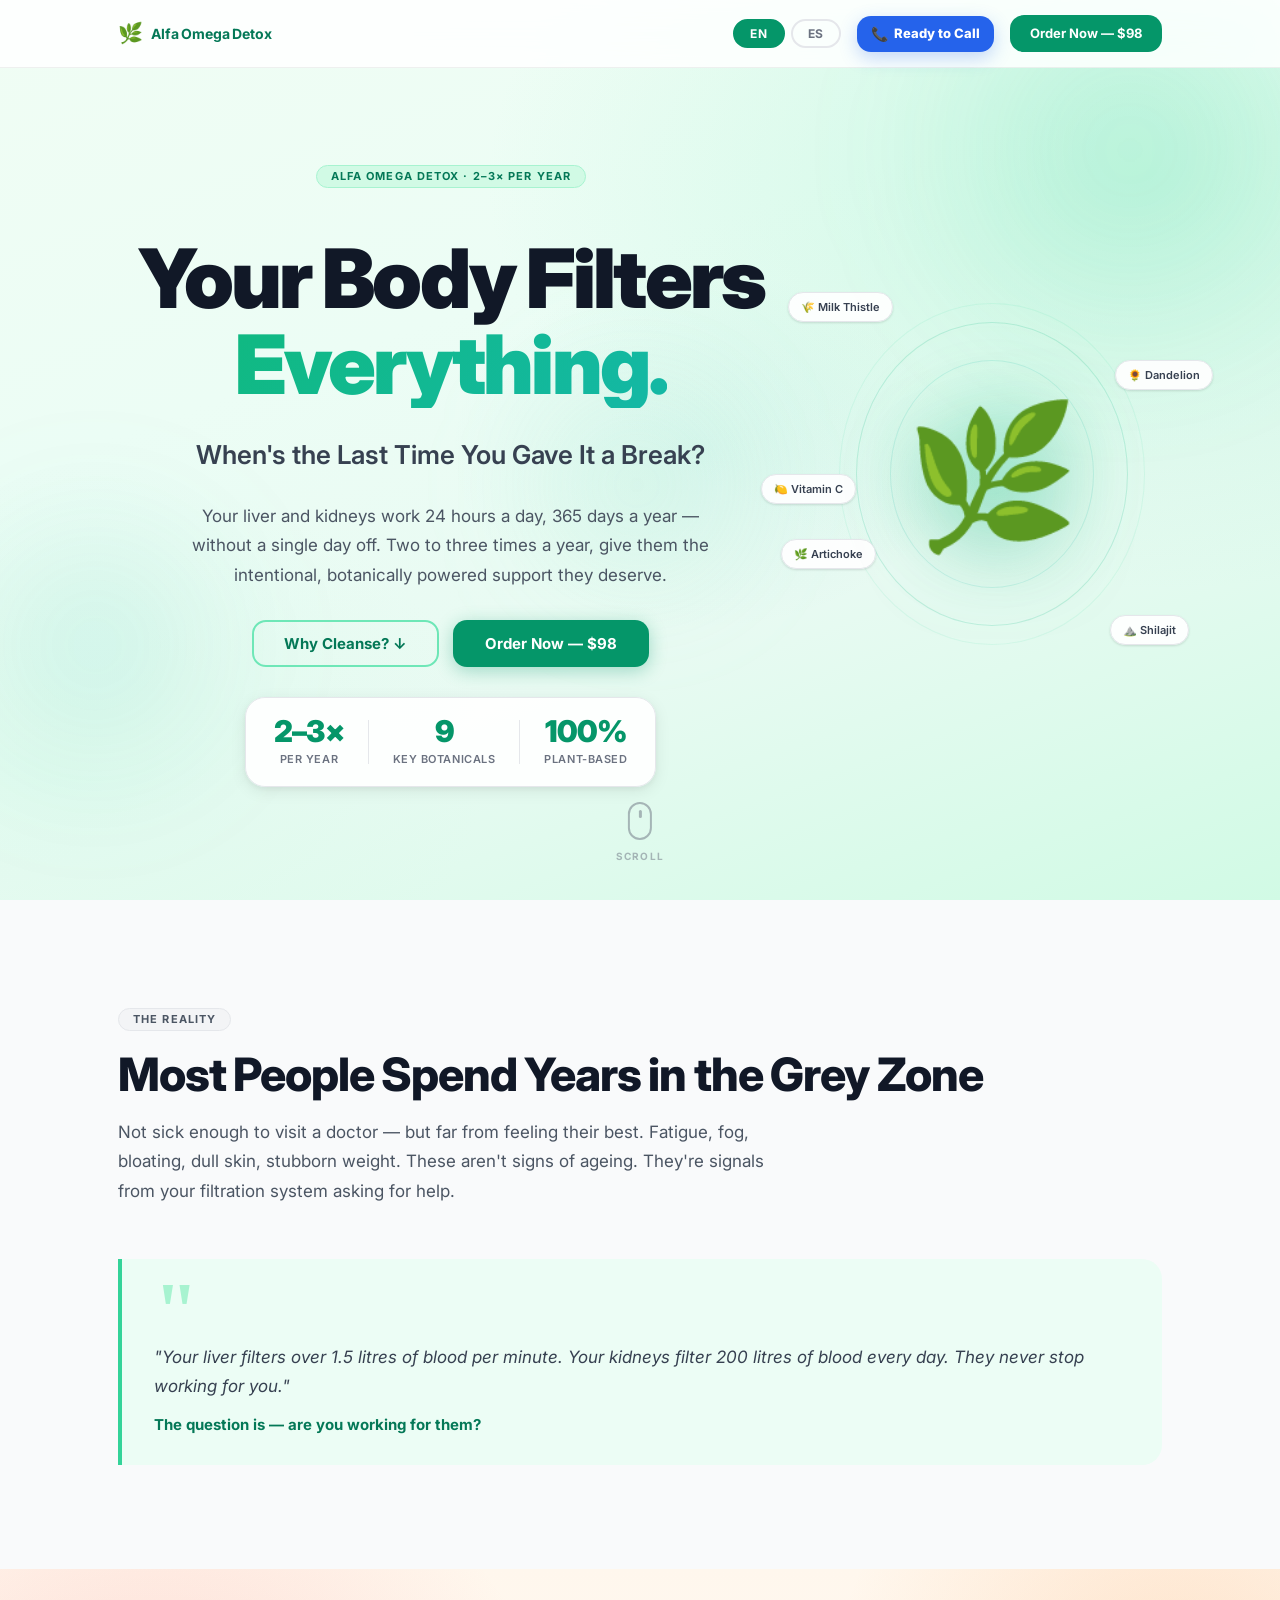
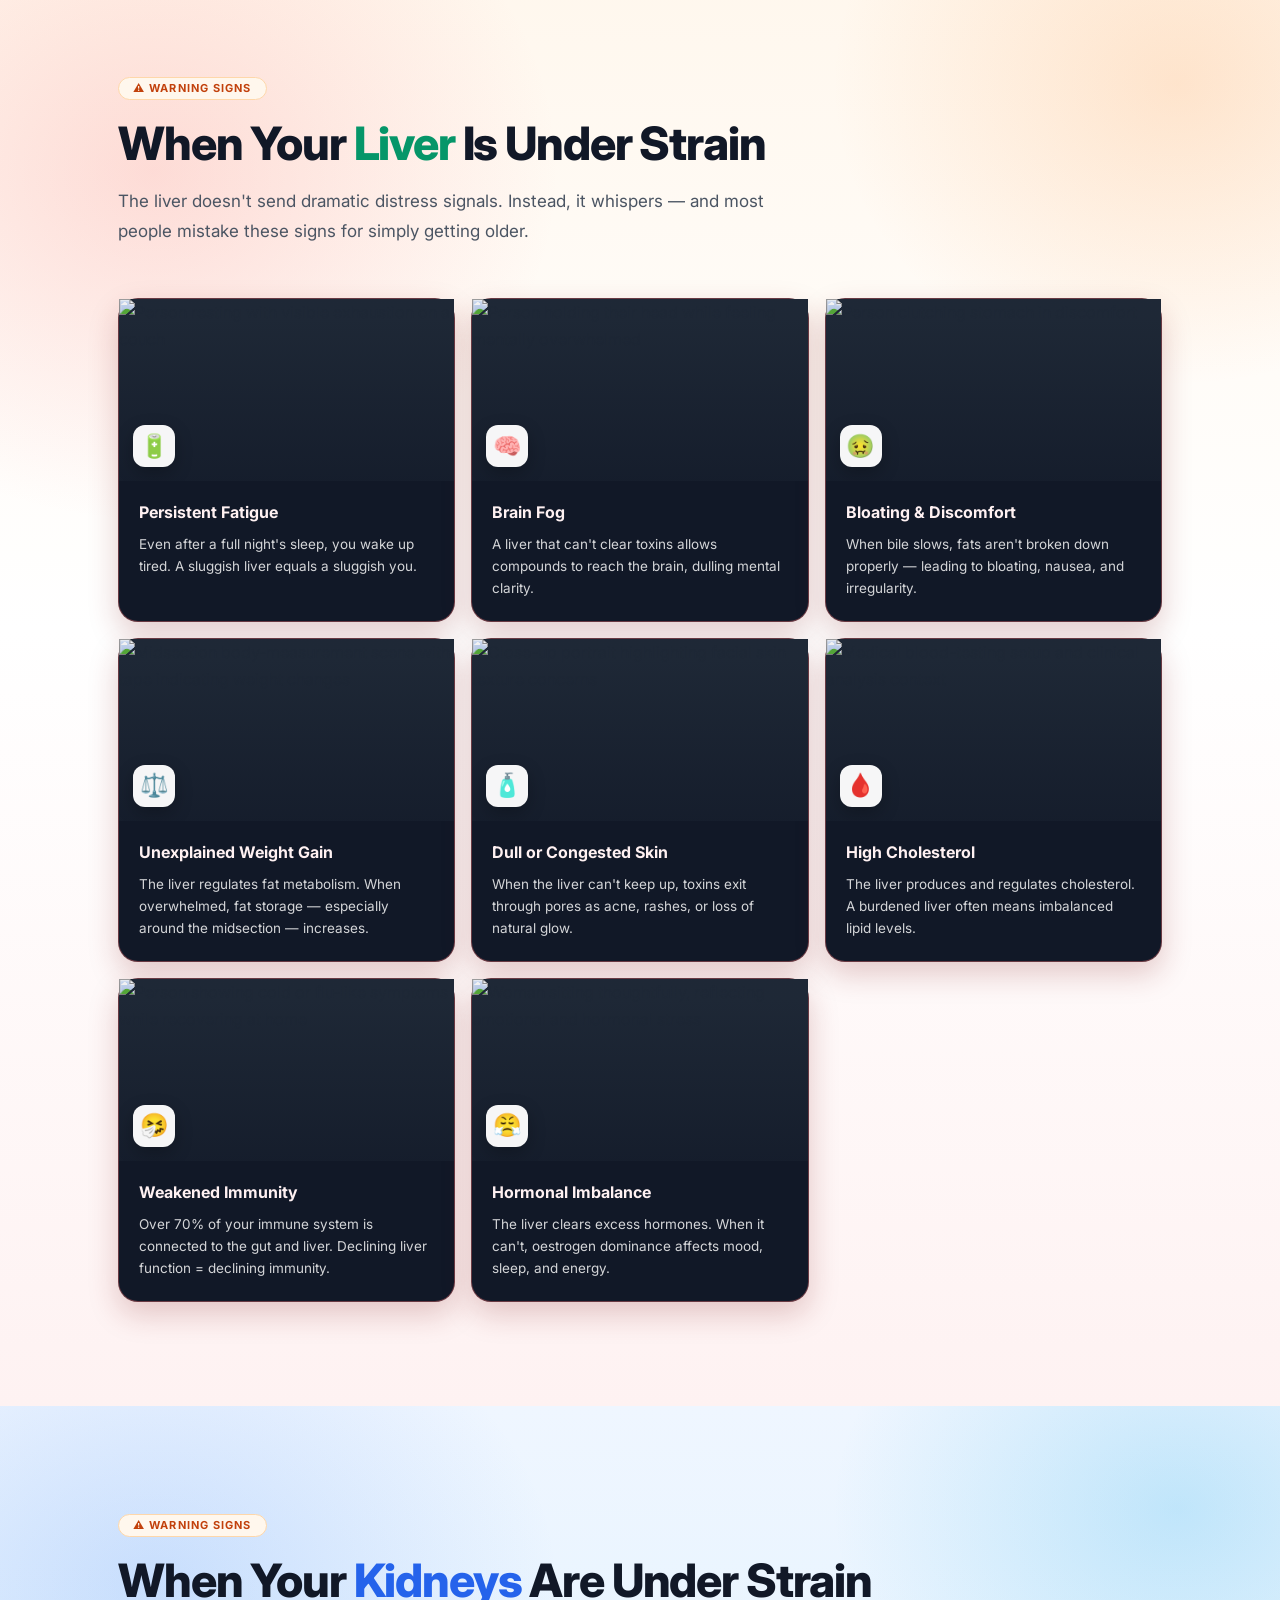
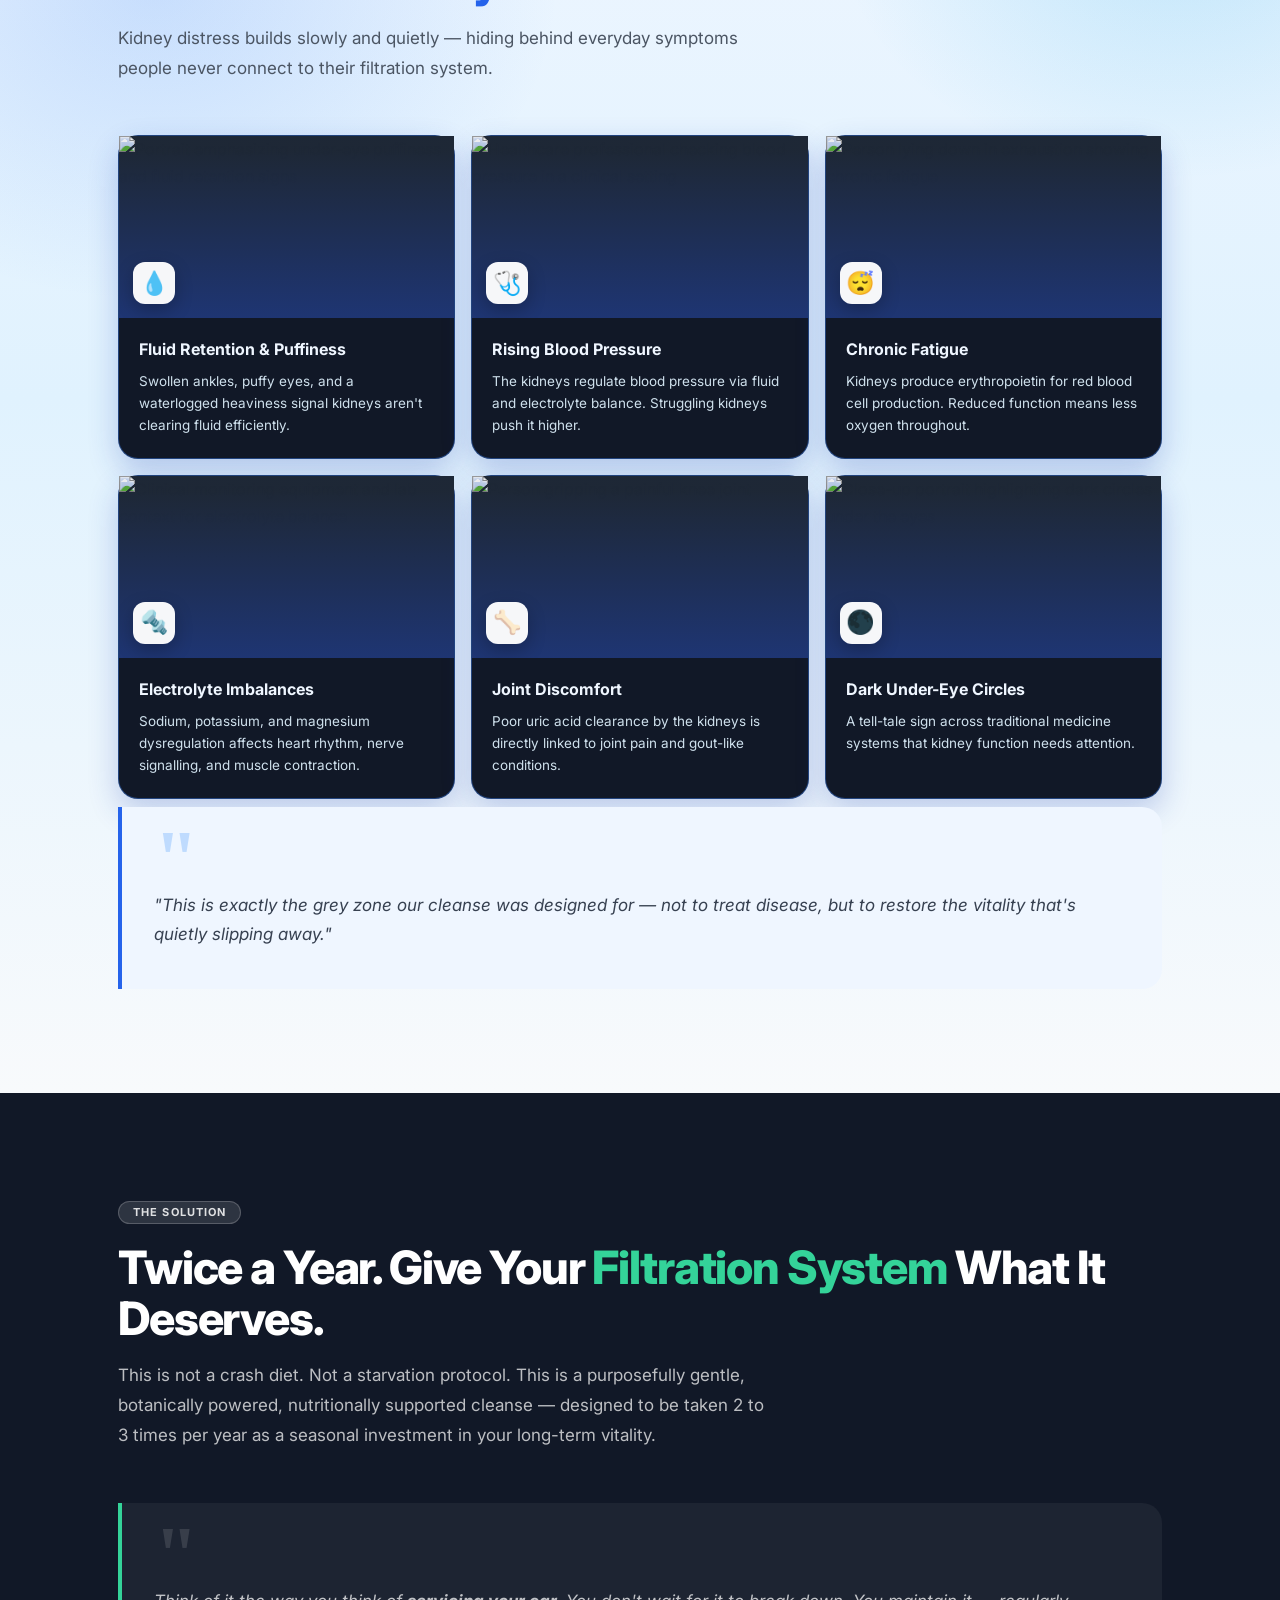
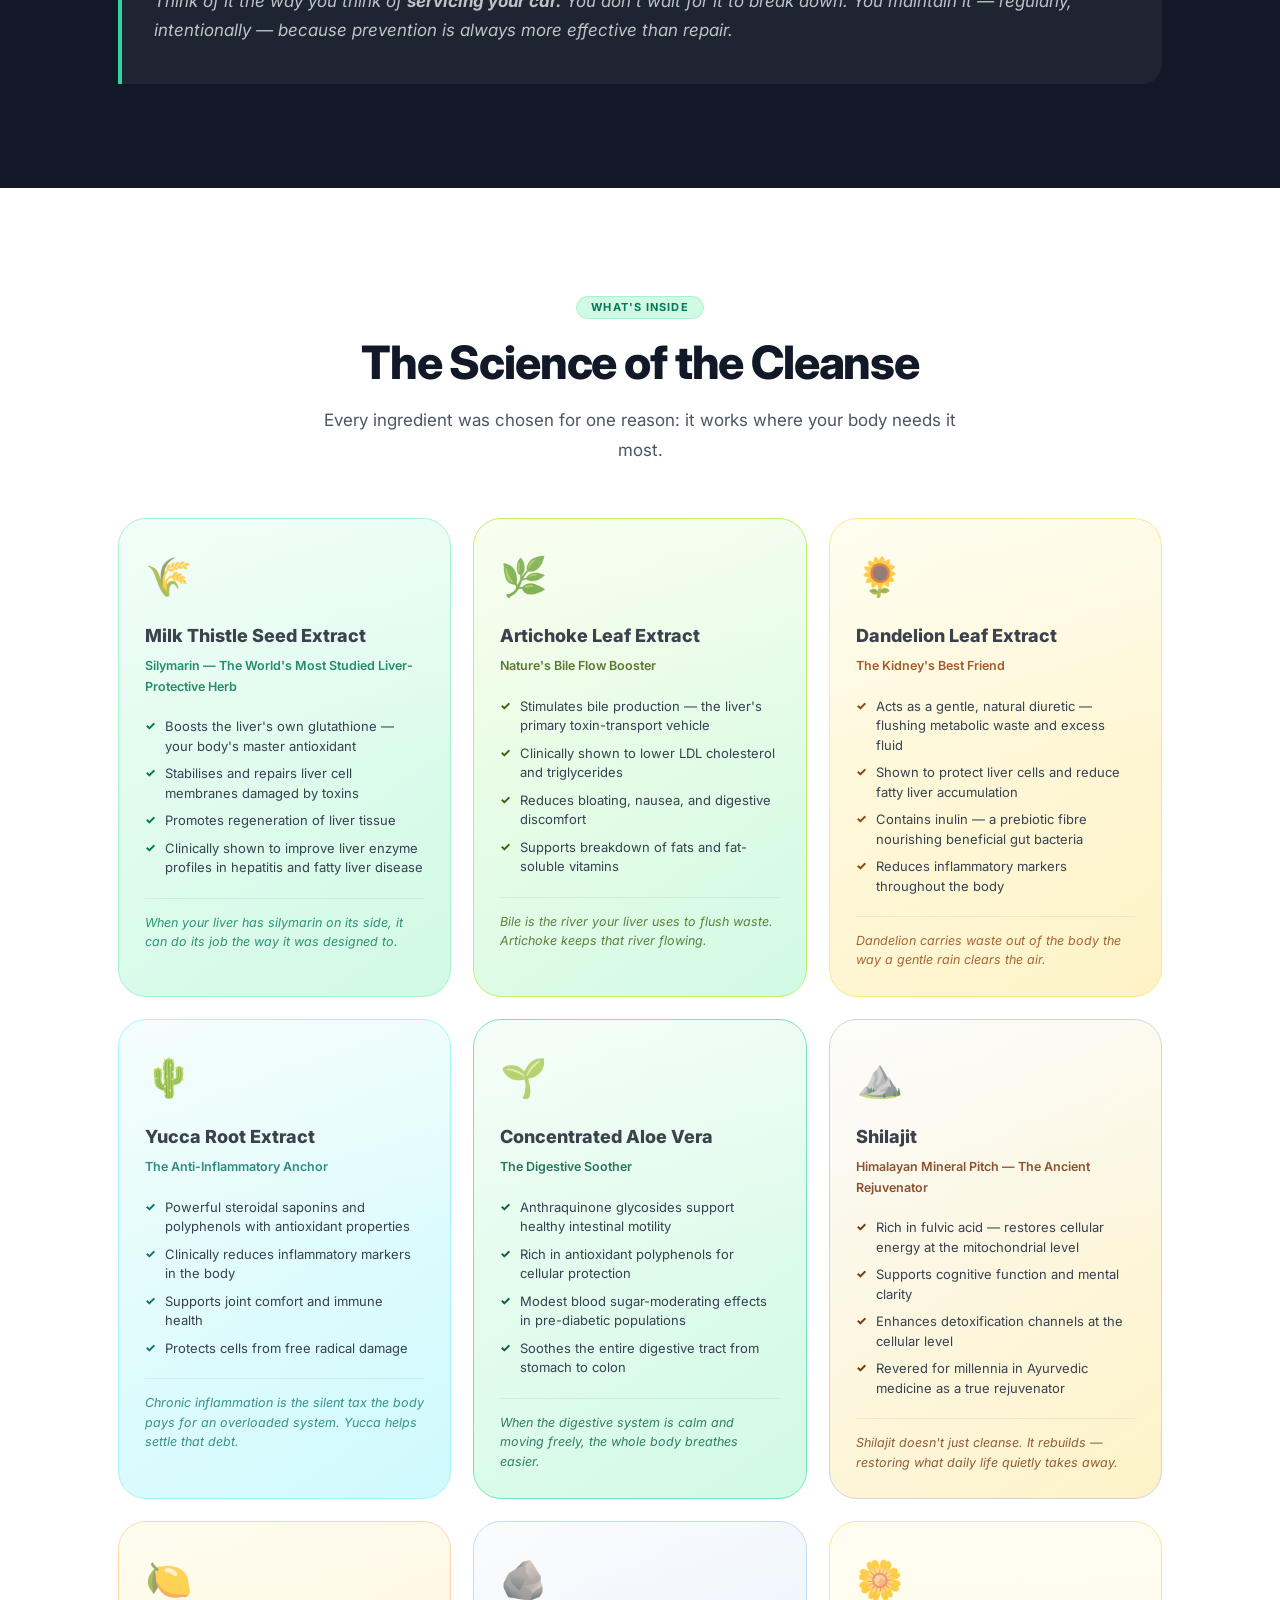
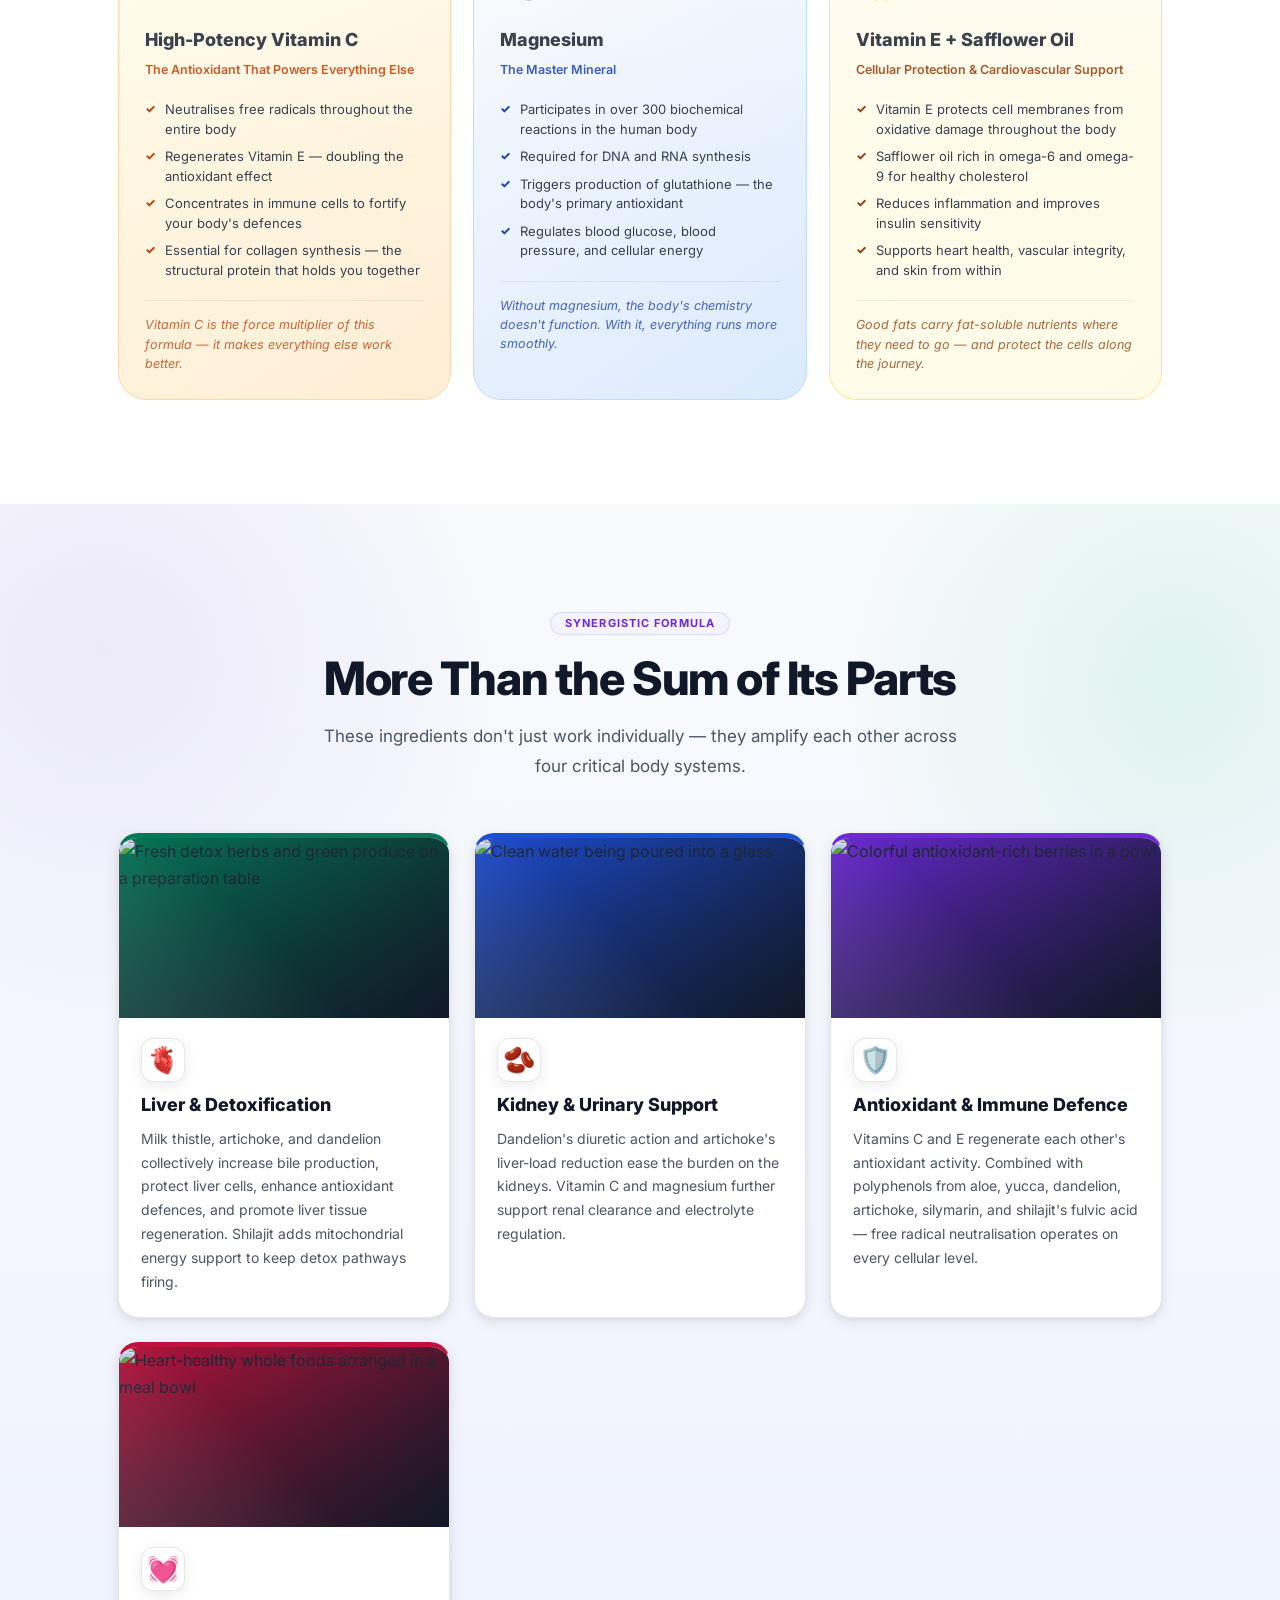
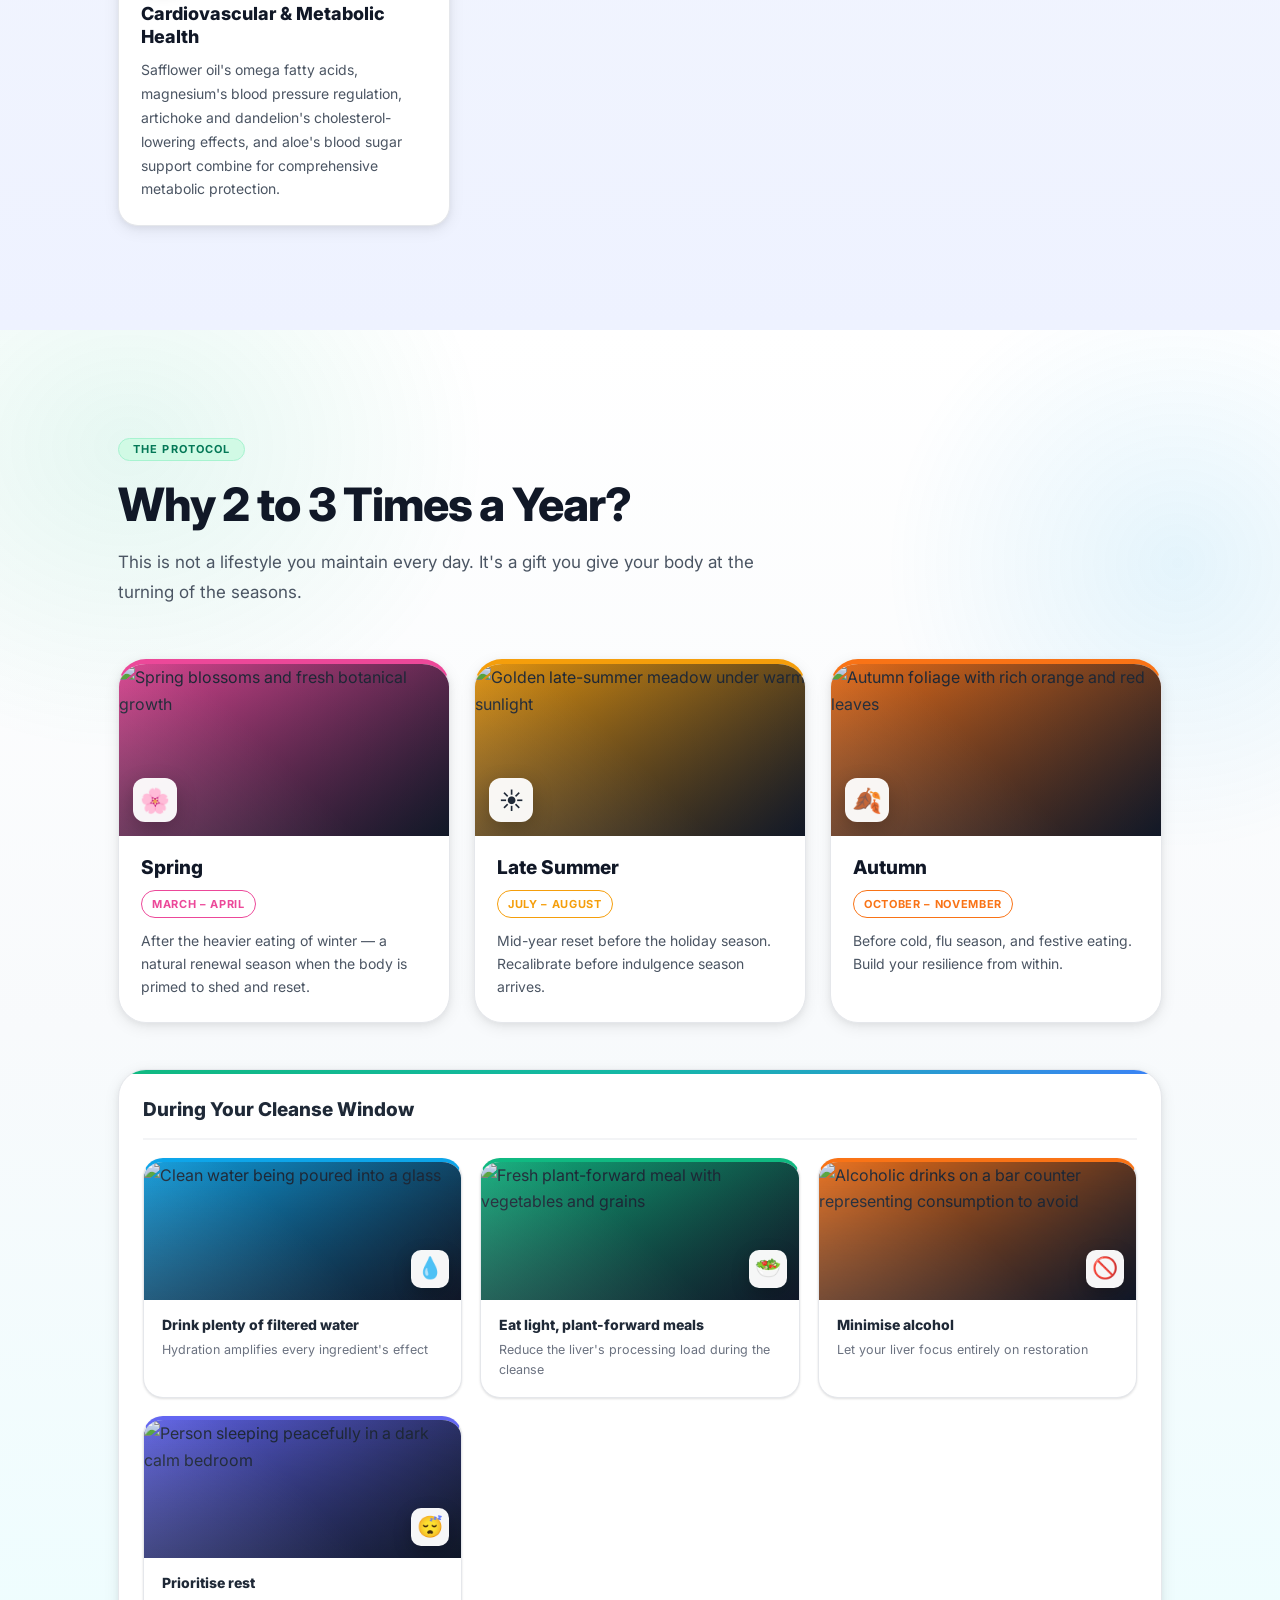
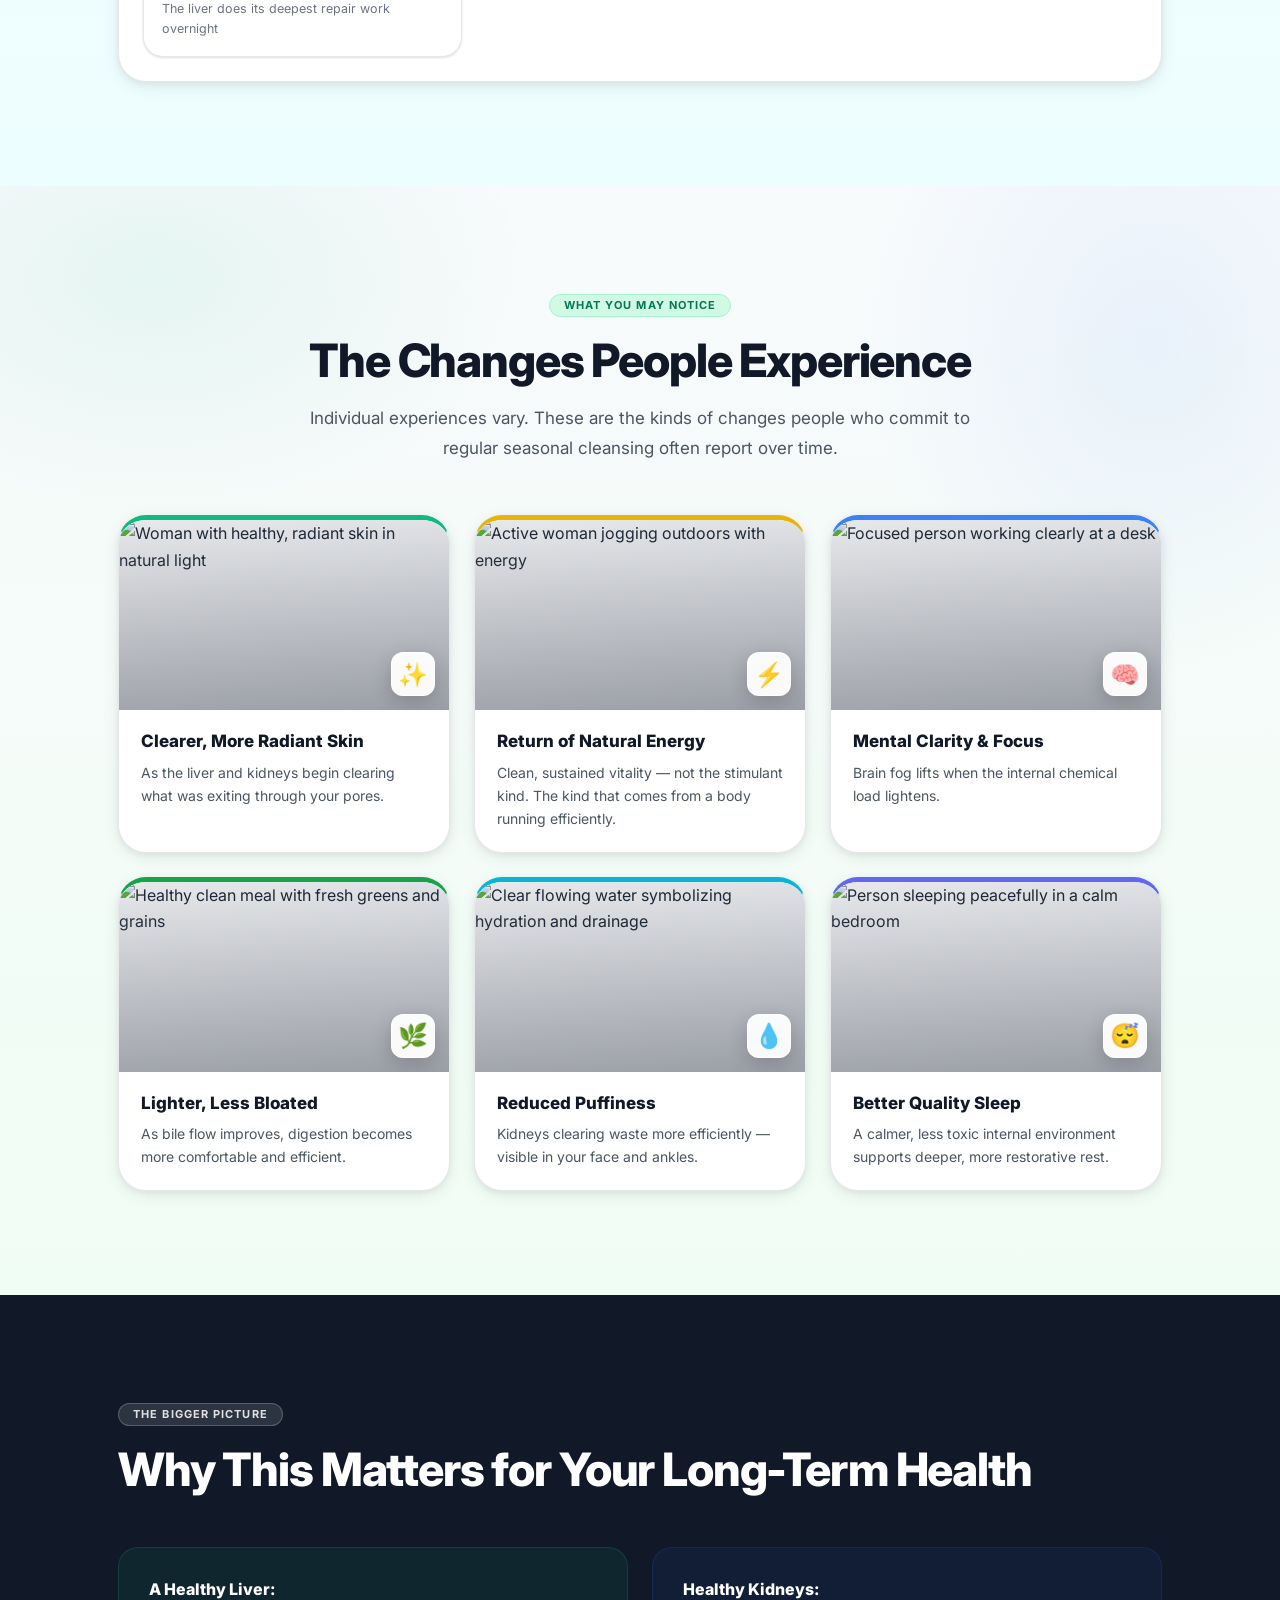
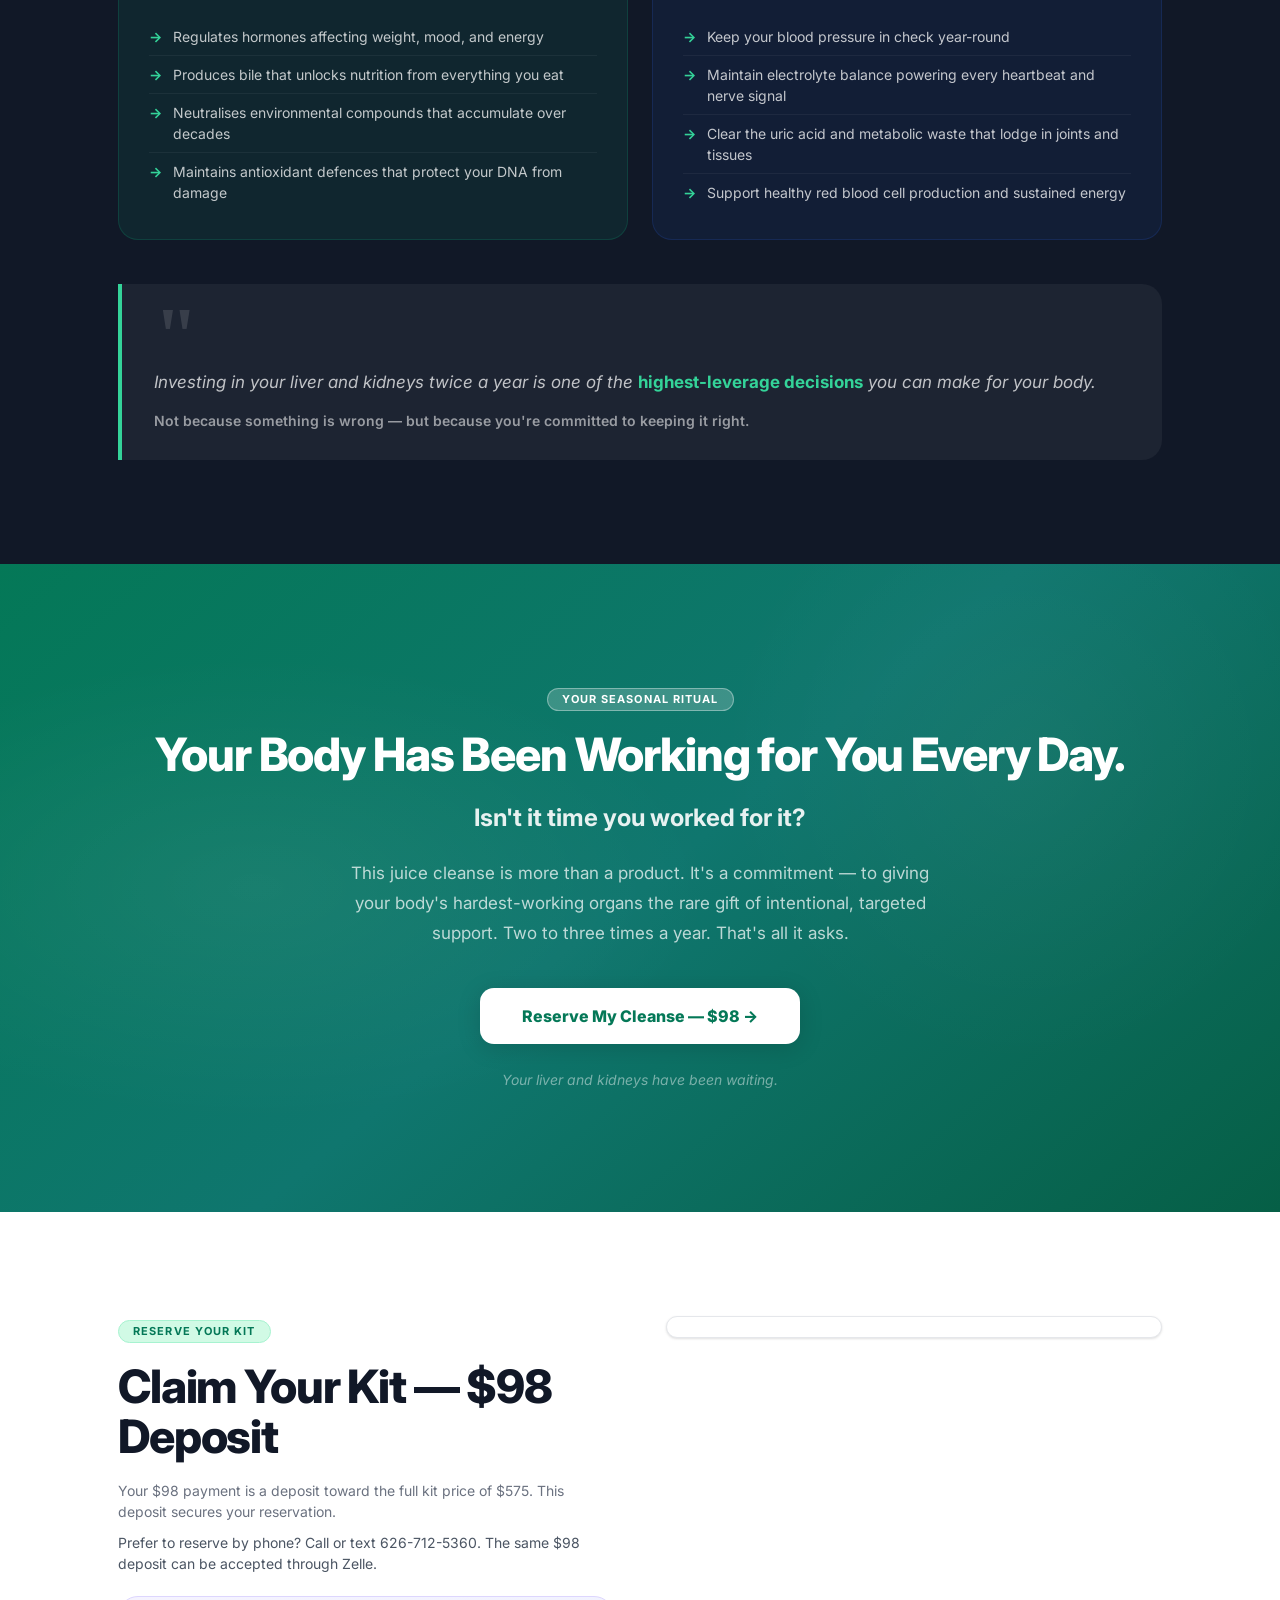
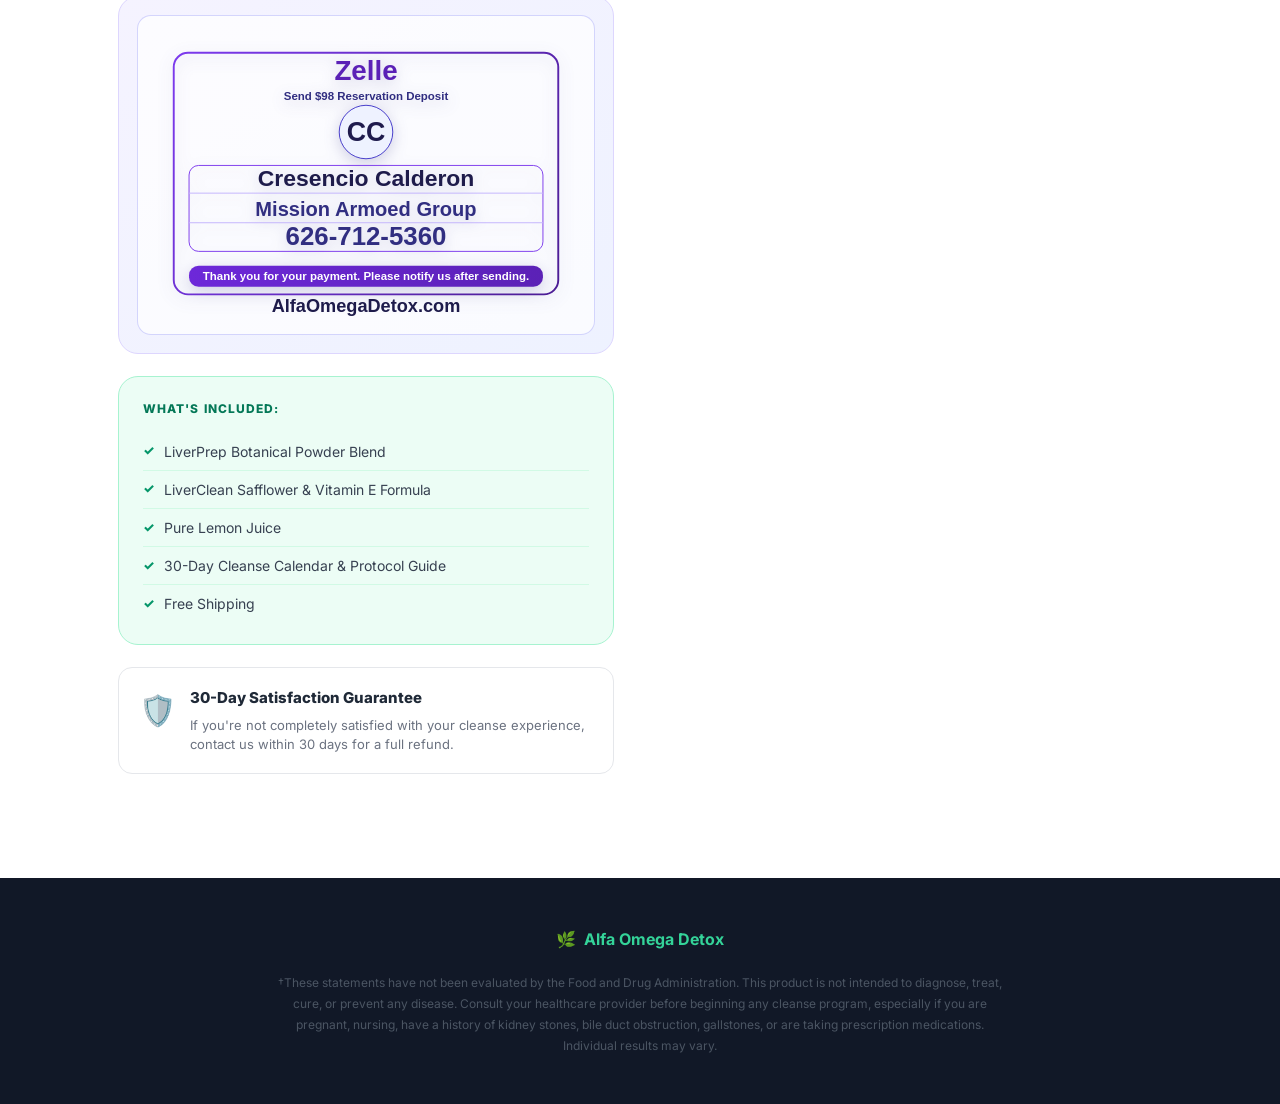
==== commit 52e425f9: "Rename Botanical Juice Cleanse branding to Alfa Omega Detox Co-authored-by: cdjcoder <cdjcoder@users" ====
--- a/index.html
+++ b/index.html
@@ -3,7 +3,7 @@
 <head>
   <meta charset="UTF-8" />
   <meta name="viewport" content="width=device-width, initial-scale=1.0" />
-  <title>Botanical Juice Cleanse — Liver & Kidney Support</title>
+  <title>Alfa Omega Detox</title>
   <meta name="description" content="A purposefully gentle, botanically powered juice cleanse designed to support your liver and kidneys 2–3 times per year." />
   <link rel="preconnect" href="https://fonts.googleapis.com">
   <link rel="preconnect" href="https://fonts.gstatic.com" crossorigin>
@@ -17,7 +17,7 @@
     <div class="nav-inner">
       <div class="nav-brand">
         <span class="nav-leaf">🌿</span>
-        <span class="nav-brand-text" data-key="navBrand">Botanical Juice Cleanse</span>
+        <span class="nav-brand-text" data-key="navBrand">Alfa Omega Detox</span>
       </div>
       <div class="nav-right">
         <div class="lang-buttons">
@@ -44,7 +44,7 @@
     <div class="hero-container">
       <div class="hero-content">
         <div class="fade-in">
-          <span class="badge badge-green" data-key="badge">Botanical Juice Cleanse · 2–3× Per Year</span>
+          <span class="badge badge-green" data-key="badge">Alfa Omega Detox · 2–3× Per Year</span>
         </div>
         <div class="fade-in delay-1">
           <h1 class="hero-h1">
@@ -333,11 +333,15 @@
     <div class="container">
       <div class="footer-brand">
         <span>🌿</span>
-        <span data-key="navBrand">Botanical Juice Cleanse</span>
+        <span data-key="navBrand">Alfa Omega Detox</span>
       </div>
       <p class="footer-disclaimer" data-key="disclaimer"></p>
     </div>
   </footer>
+
+  <button id="back-to-top" class="back-to-top" type="button" aria-label="Back to top">
+    <span aria-hidden="true">↑</span>
+  </button>
 
   <script src="./data.js"></script>
   <script src="./main.js"></script>
--- a/style.css
+++ b/style.css
@@ -1519,6 +1519,38 @@
   margin: 0 auto;
   text-align: center;
 }
+
+/* Floating back-to-top button */
+.back-to-top {
+  position: fixed;
+  right: 22px;
+  bottom: 24px;
+  width: 52px;
+  height: 52px;
+  border: none;
+  border-radius: 50%;
+  display: inline-flex;
+  align-items: center;
+  justify-content: center;
+  background: var(--em-600);
+  color: #fff;
+  font-size: 24px;
+  font-weight: 800;
+  line-height: 1;
+  cursor: pointer;
+  box-shadow: 0 12px 28px rgba(5,150,105,.30);
+  opacity: 0;
+  transform: translateY(10px);
+  pointer-events: none;
+  transition: opacity .2s, transform .2s, background .2s;
+  z-index: 920;
+}
+.back-to-top.visible {
+  opacity: 1;
+  transform: translateY(0);
+  pointer-events: auto;
+}
+.back-to-top:hover { background: var(--em-700); }
 
 /* ============================================================
    ANIMATIONS
@@ -1629,6 +1661,13 @@
   .hero-stats     { flex-wrap: wrap; gap: 8px; }
   .hero-stat      { padding: 0 16px; }
   .nav-cta        { display: none; }
+  .back-to-top {
+    right: 16px;
+    bottom: 18px;
+    width: 48px;
+    height: 48px;
+    font-size: 22px;
+  }
 }
 
 @media (max-width: 480px) {
@@ -1651,6 +1690,13 @@
     min-height: 210px;
     padding: 4px;
   }
+  .back-to-top {
+    right: 12px;
+    bottom: 14px;
+    width: 44px;
+    height: 44px;
+    font-size: 20px;
+  }
 }
 
 /* ============================================================
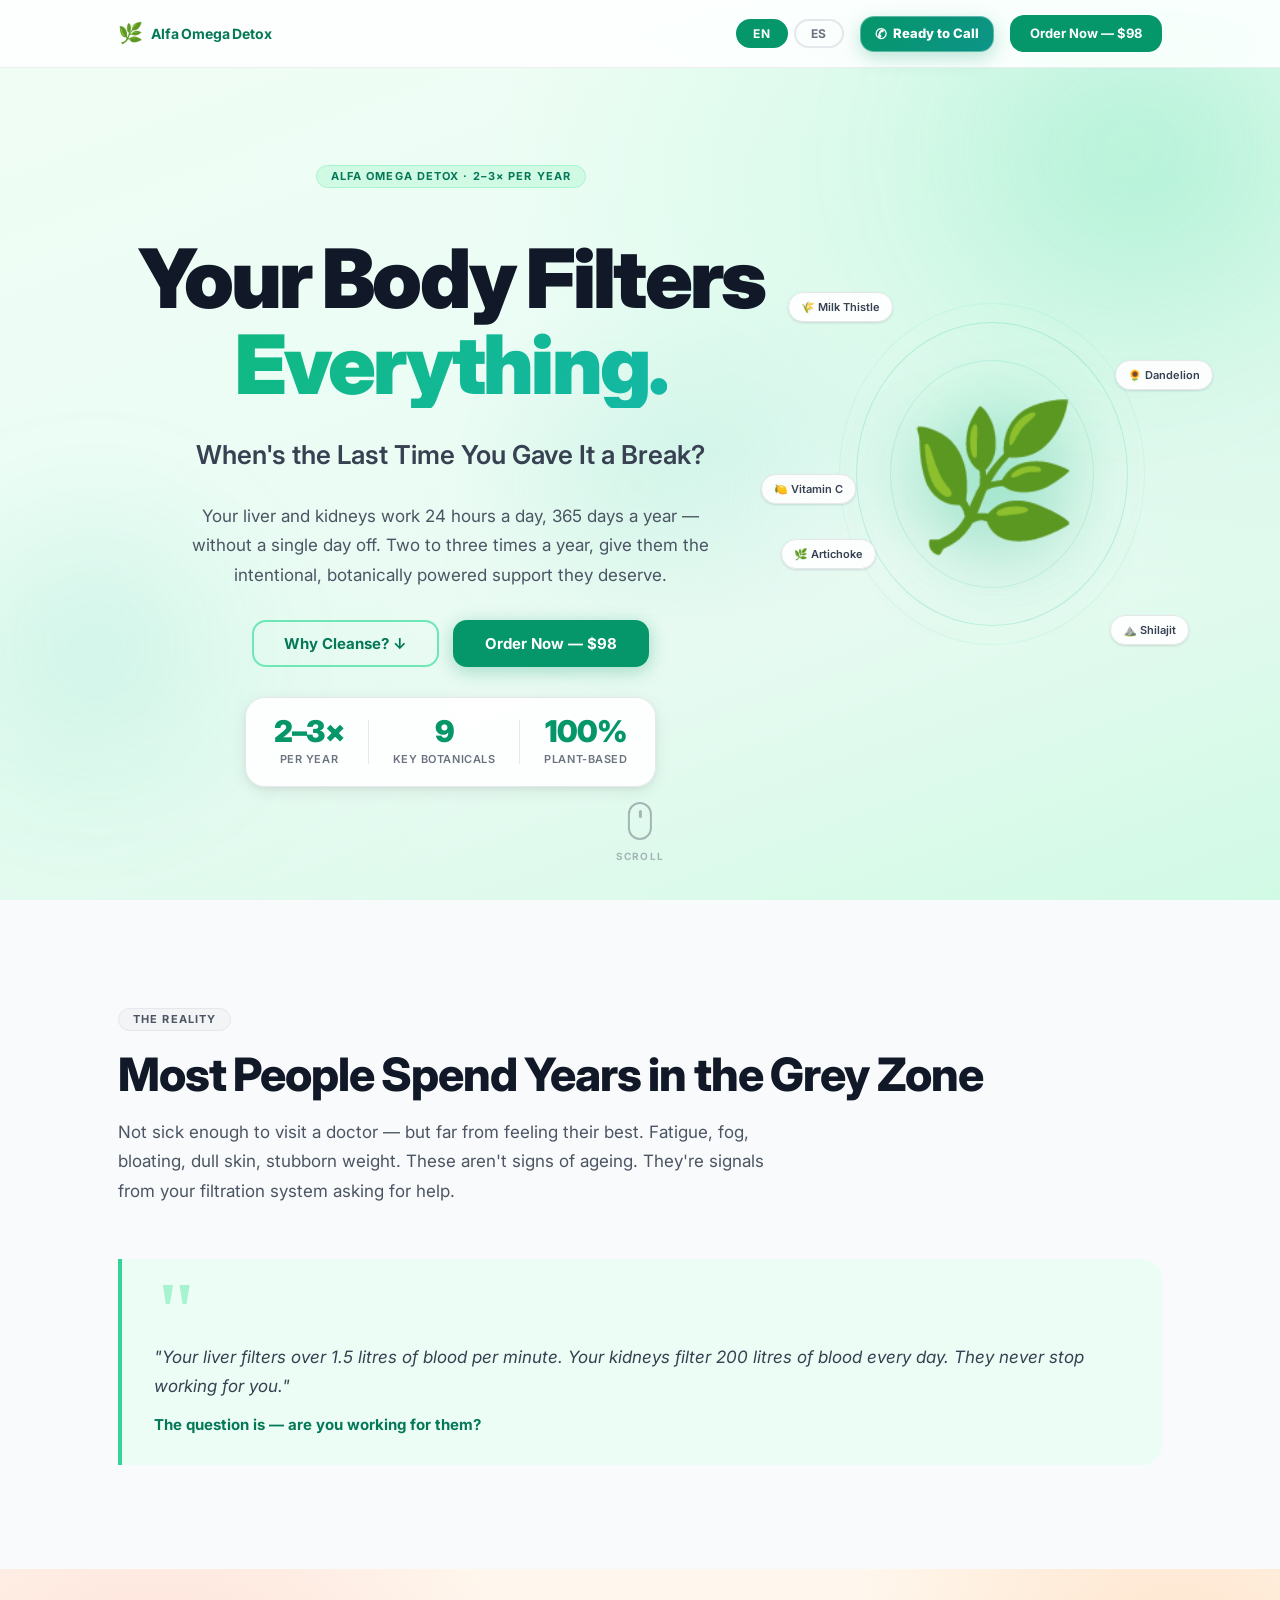
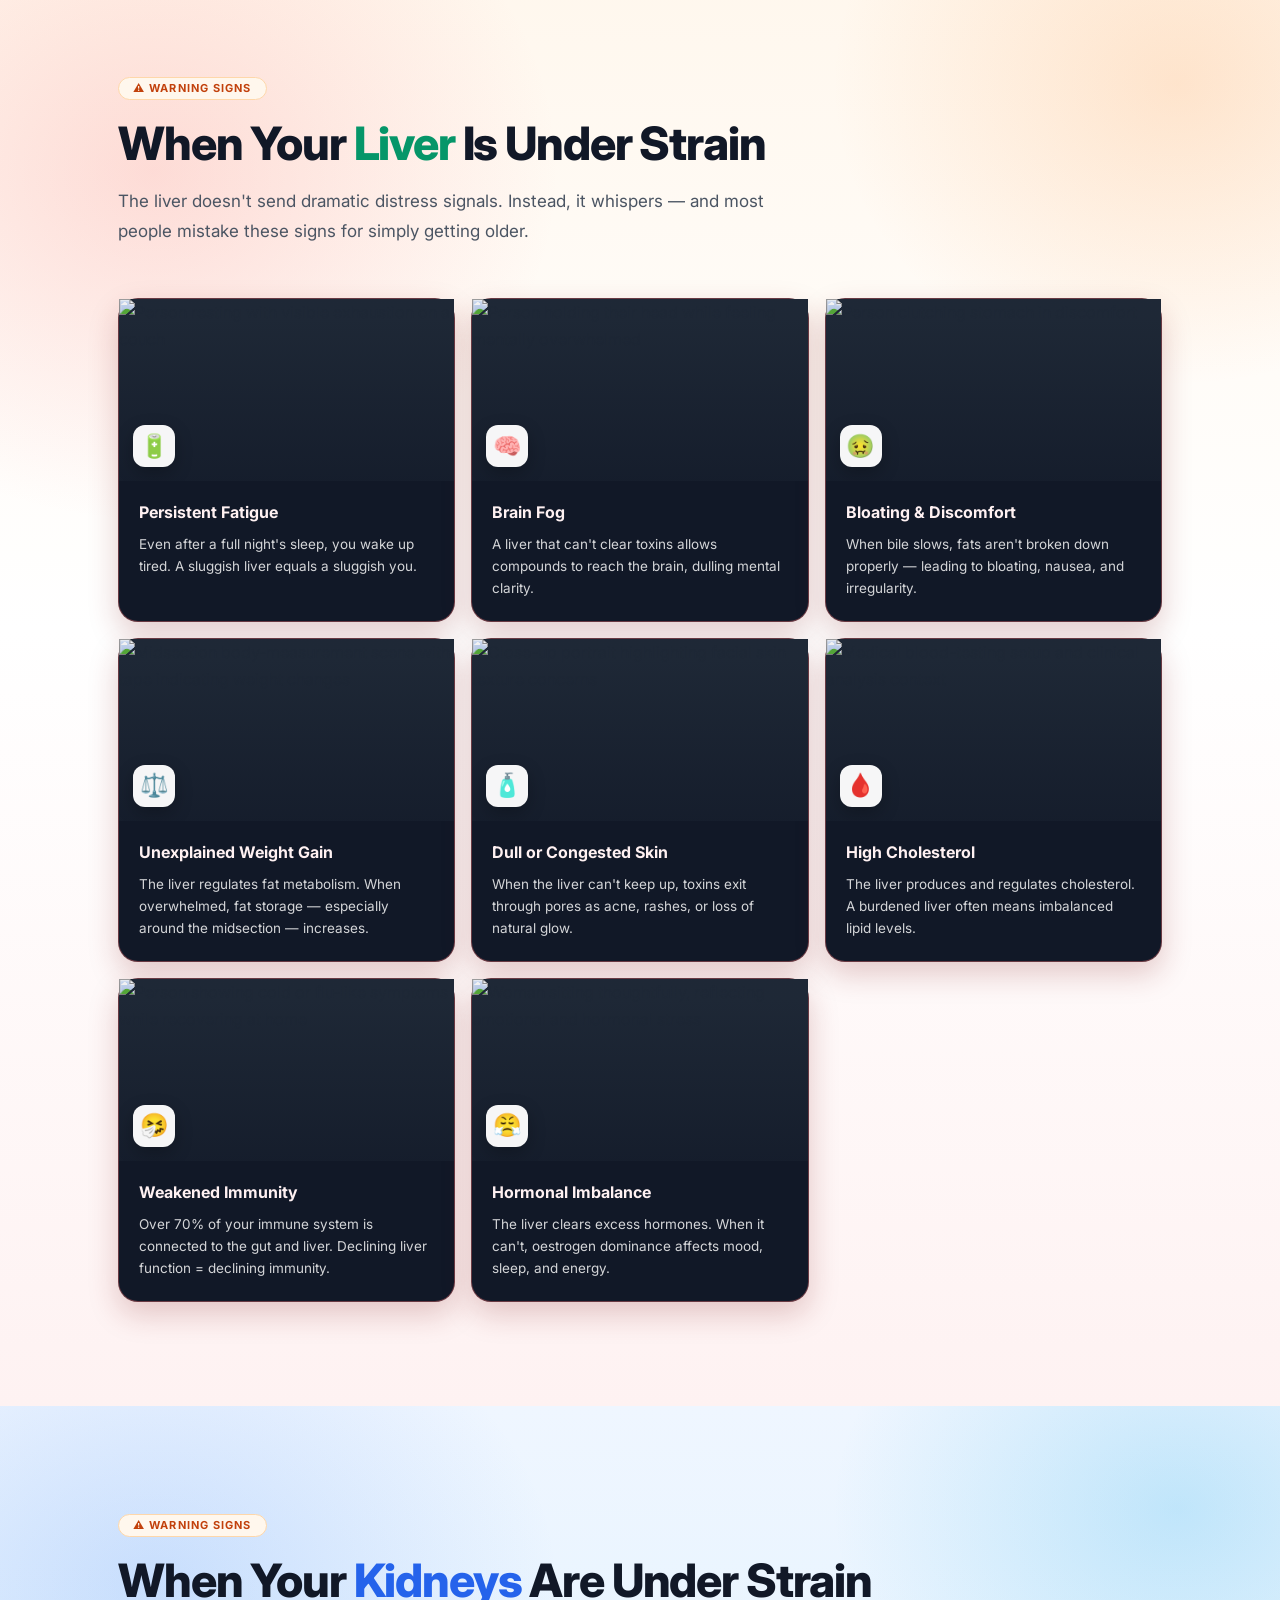
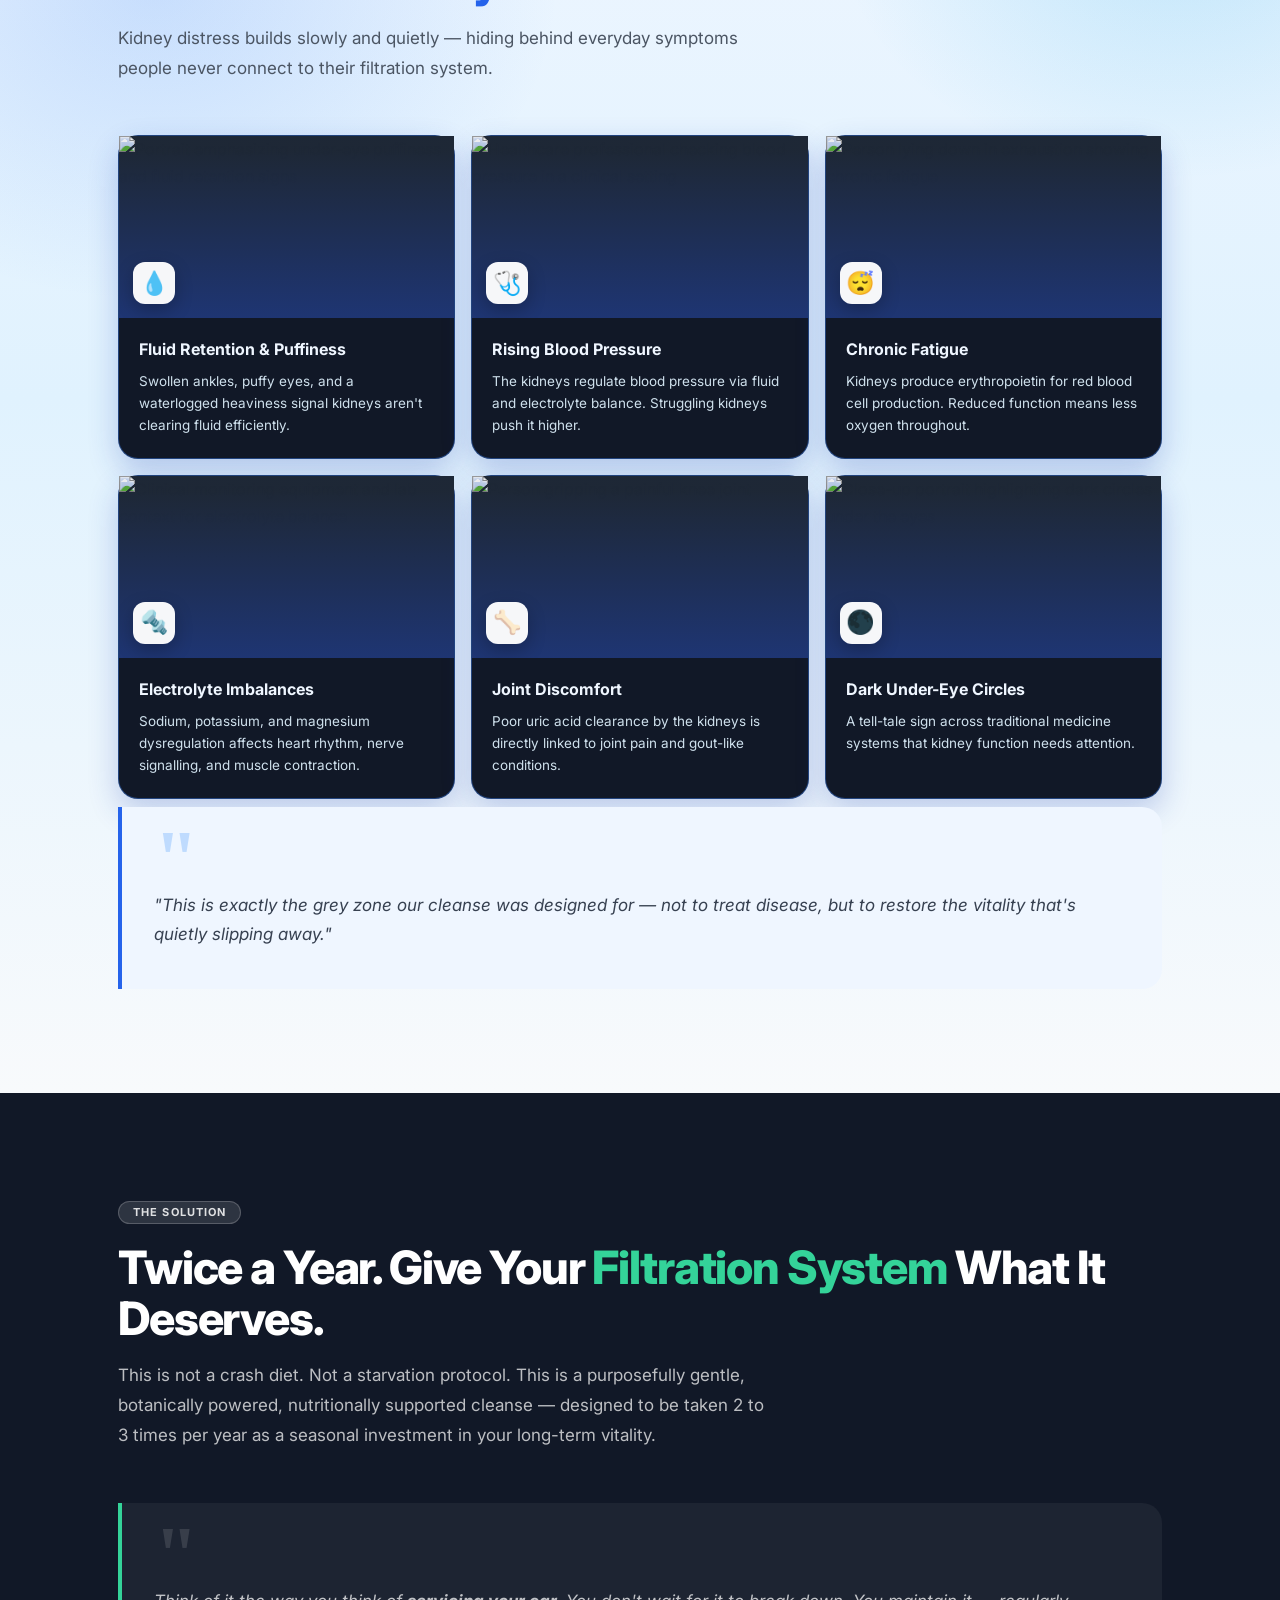
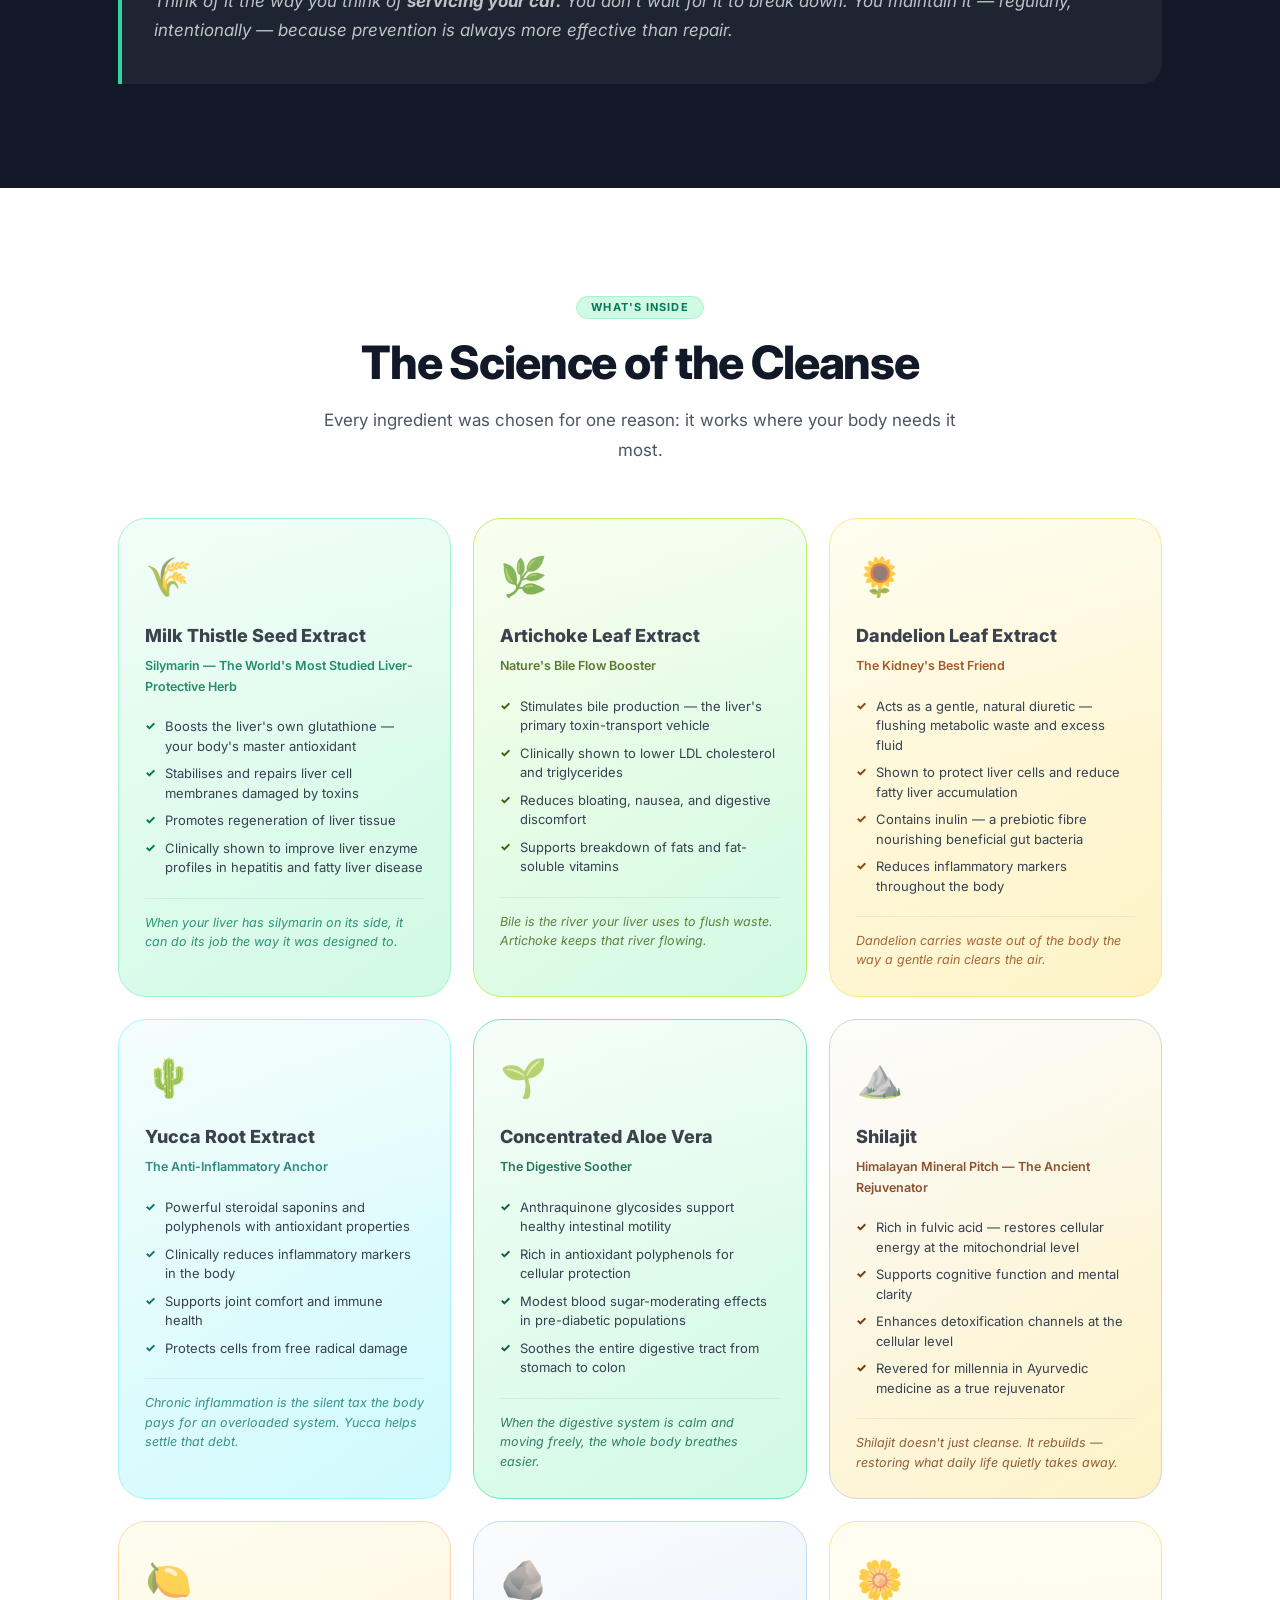
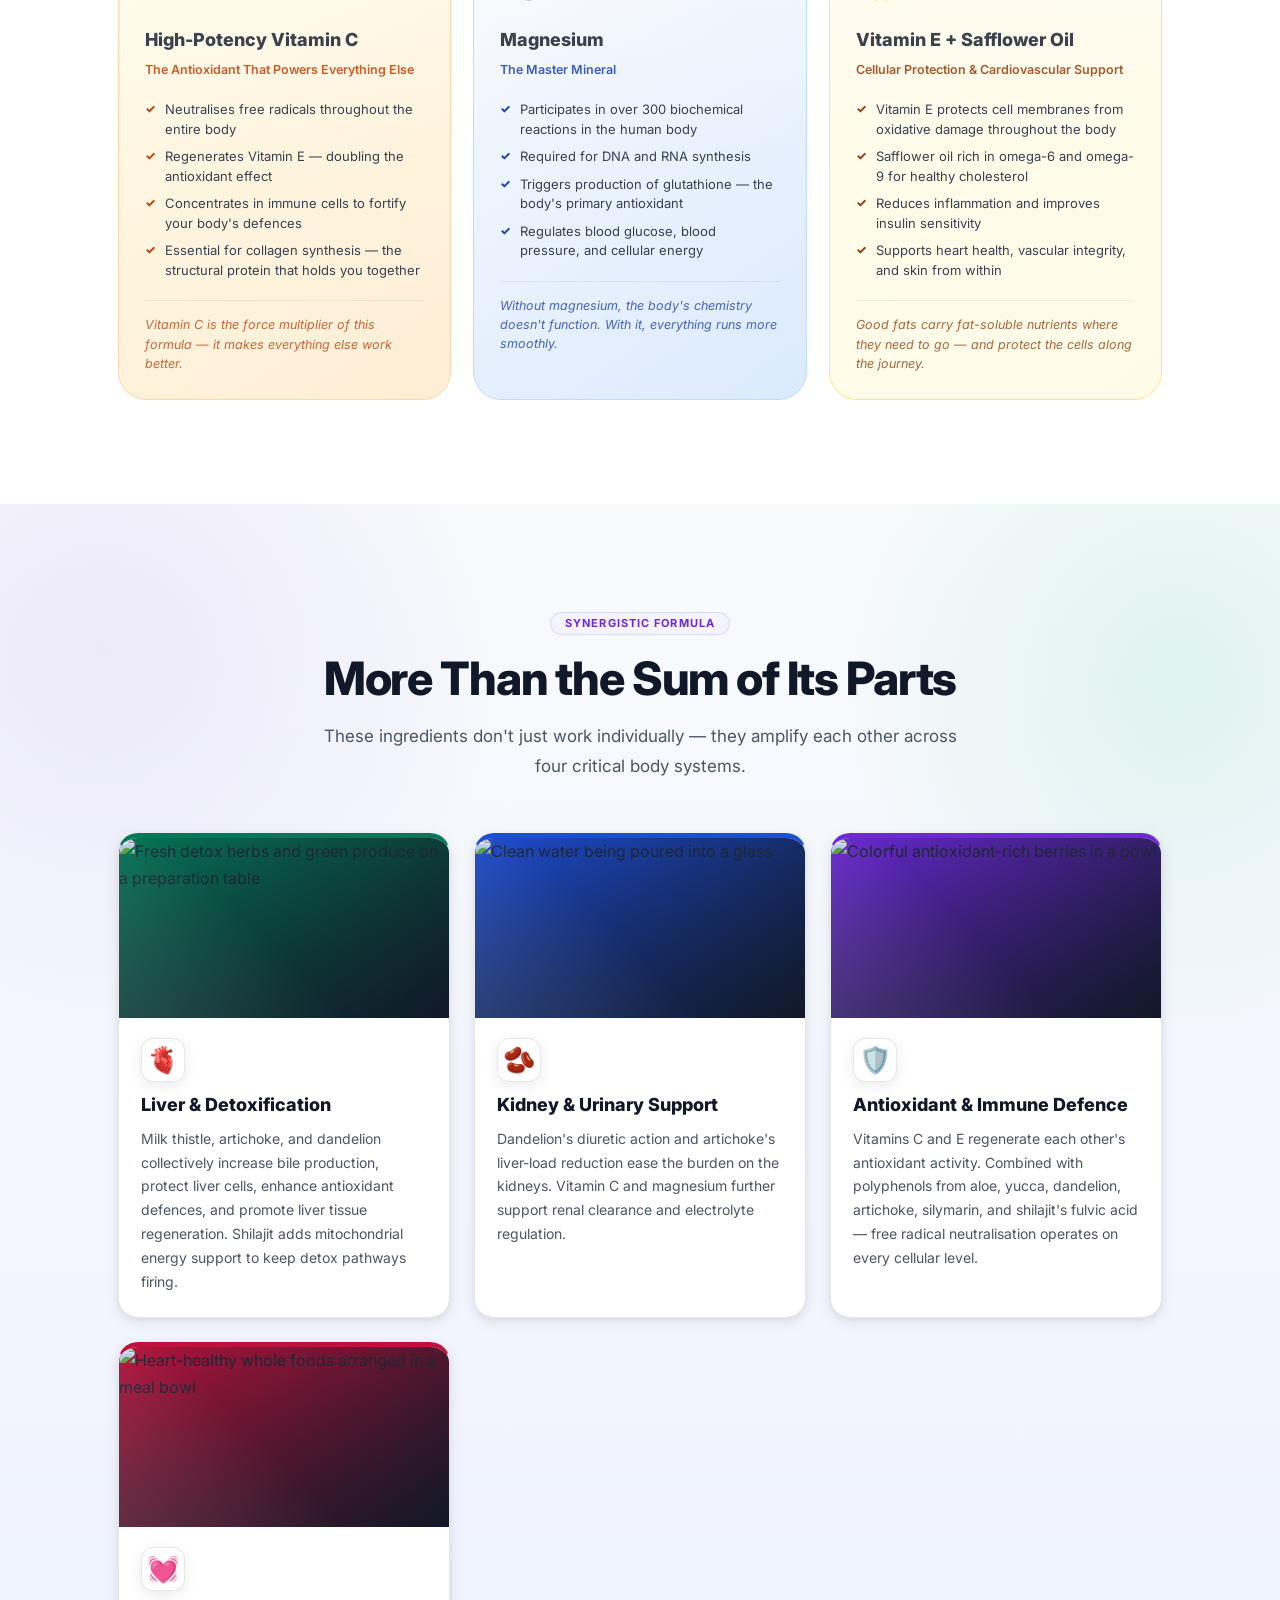
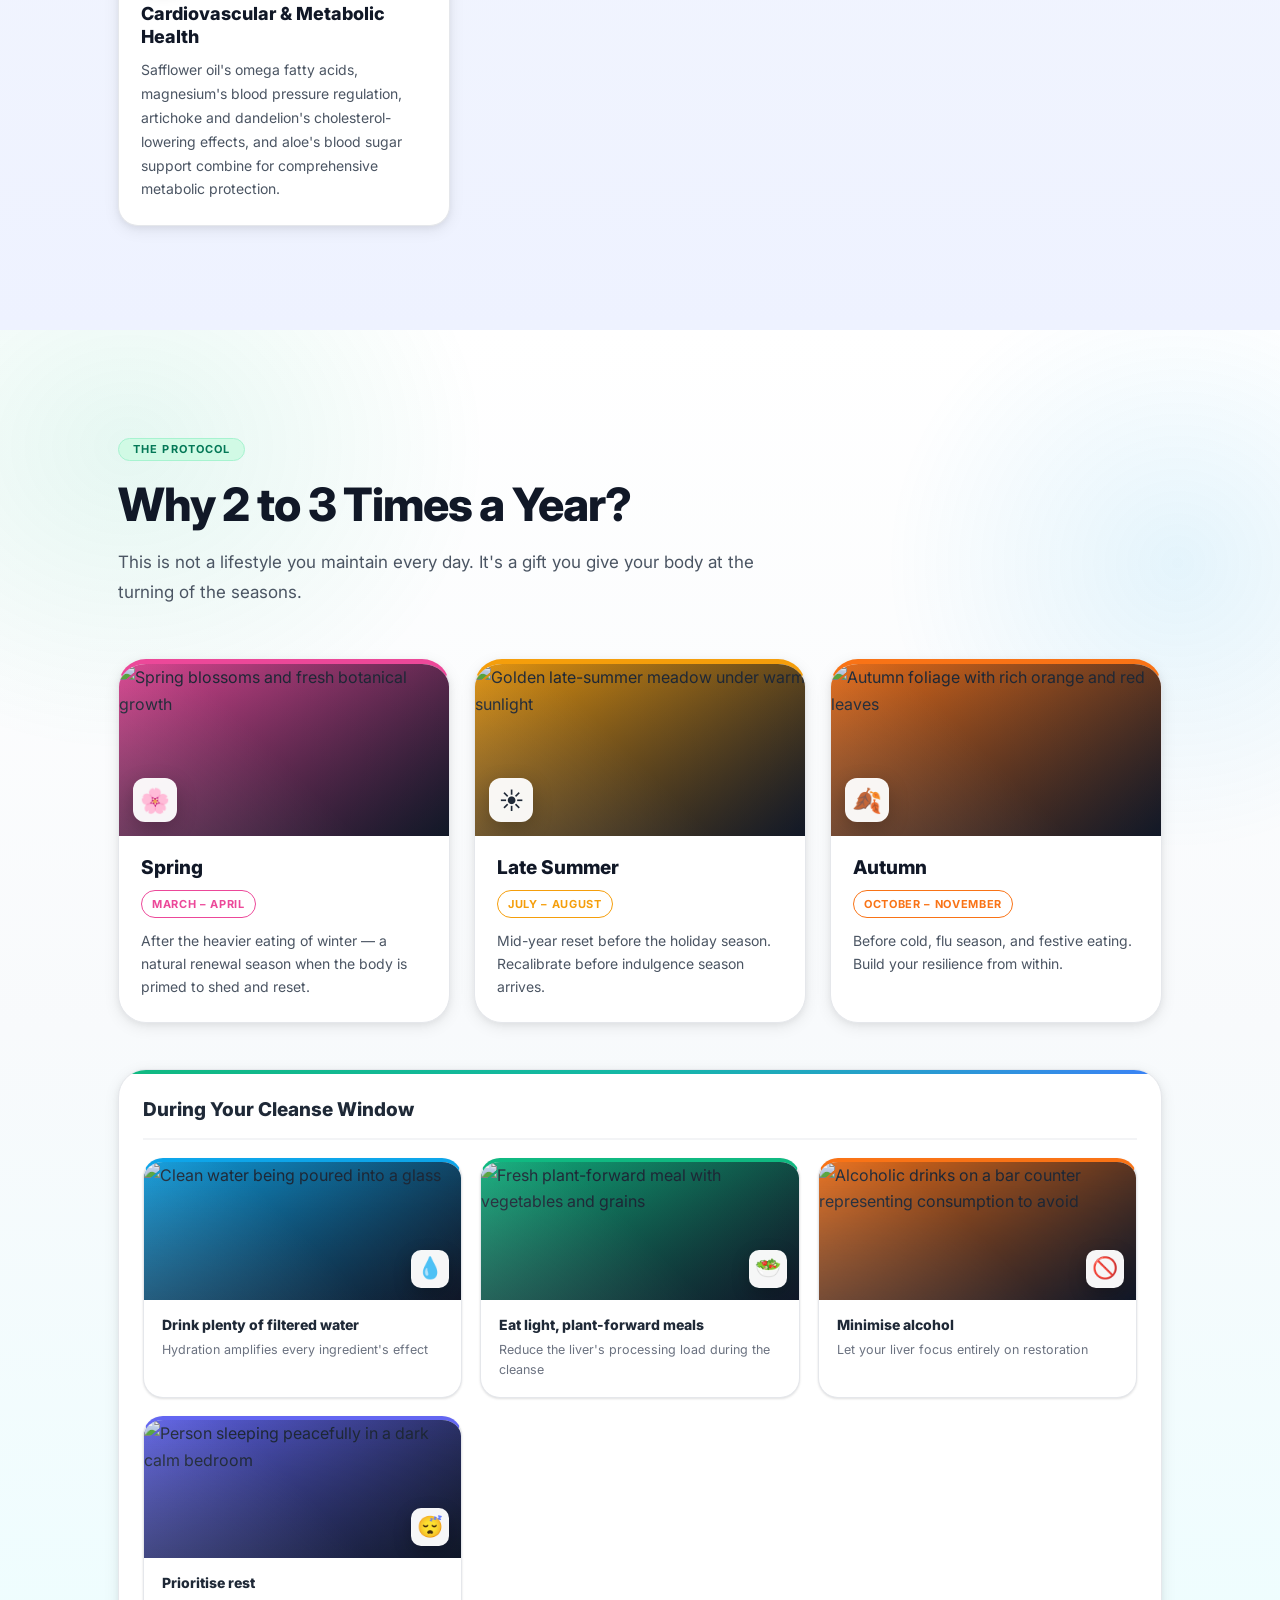
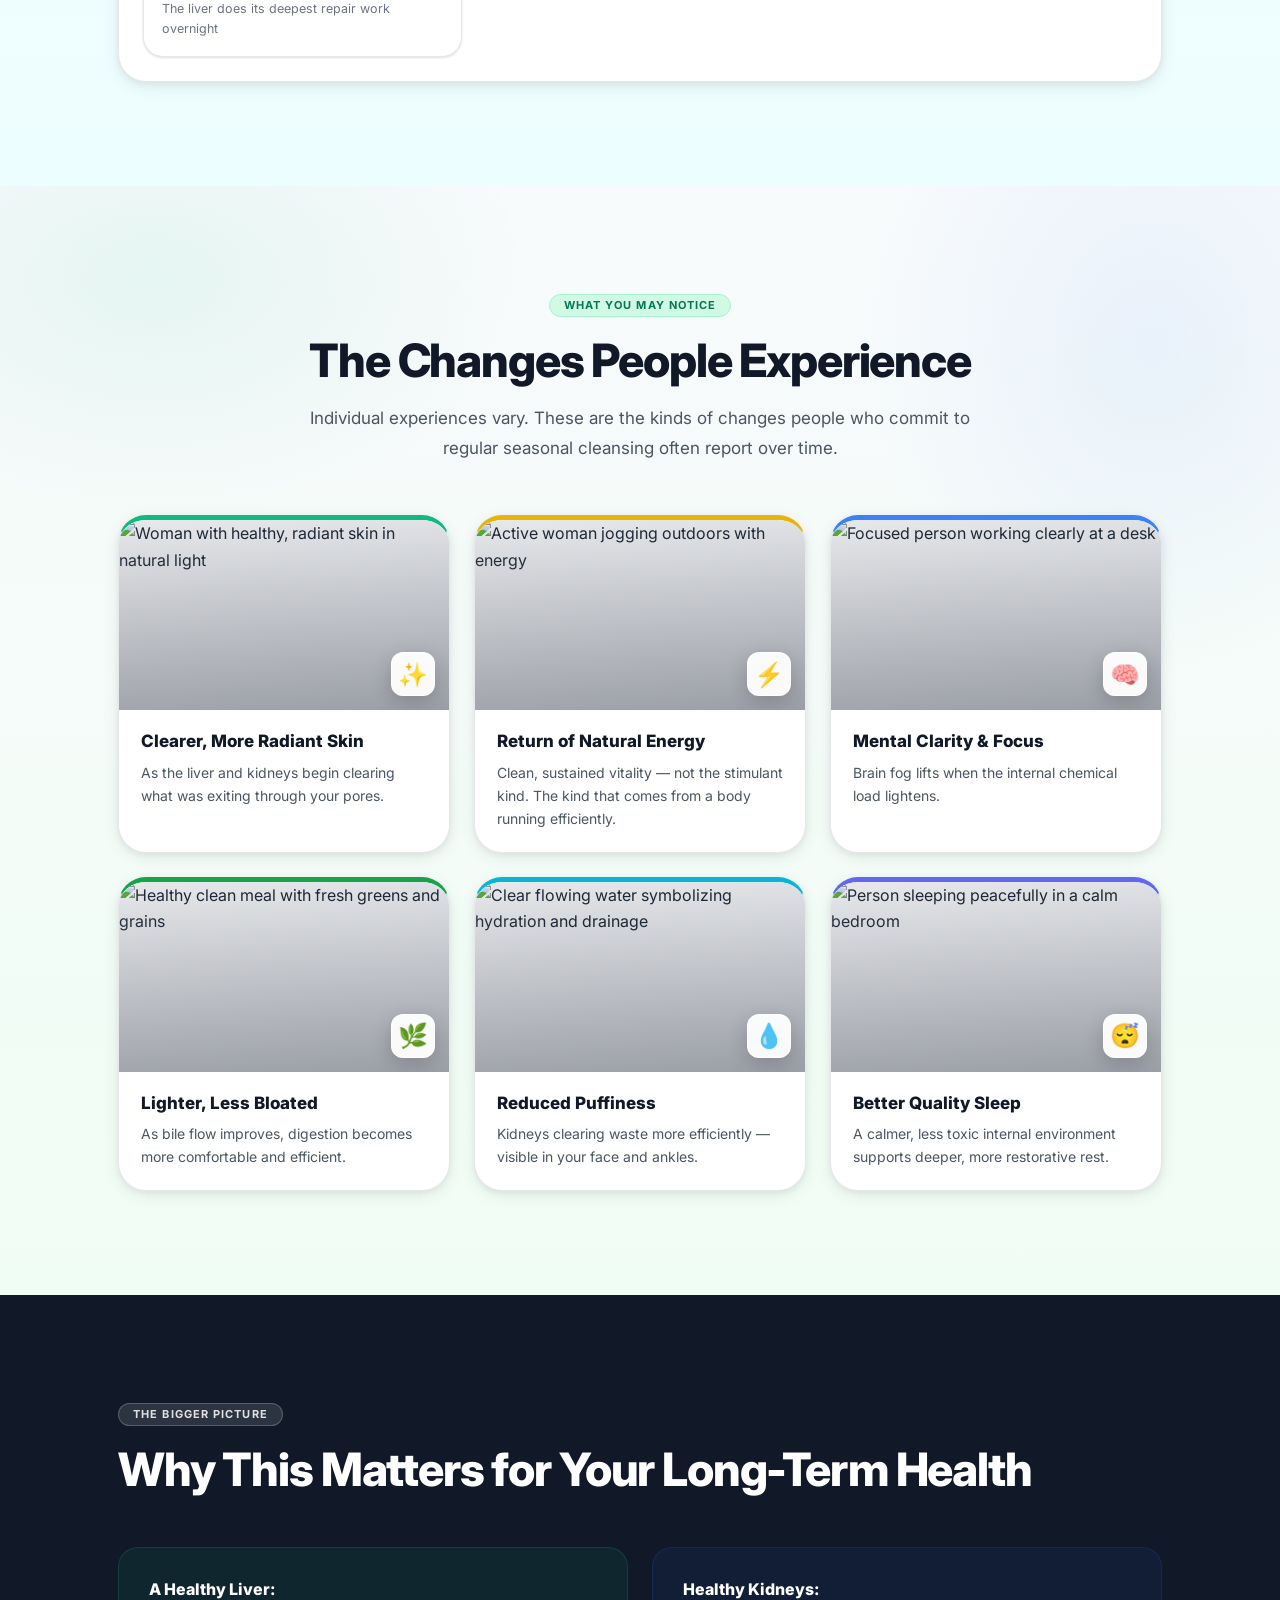
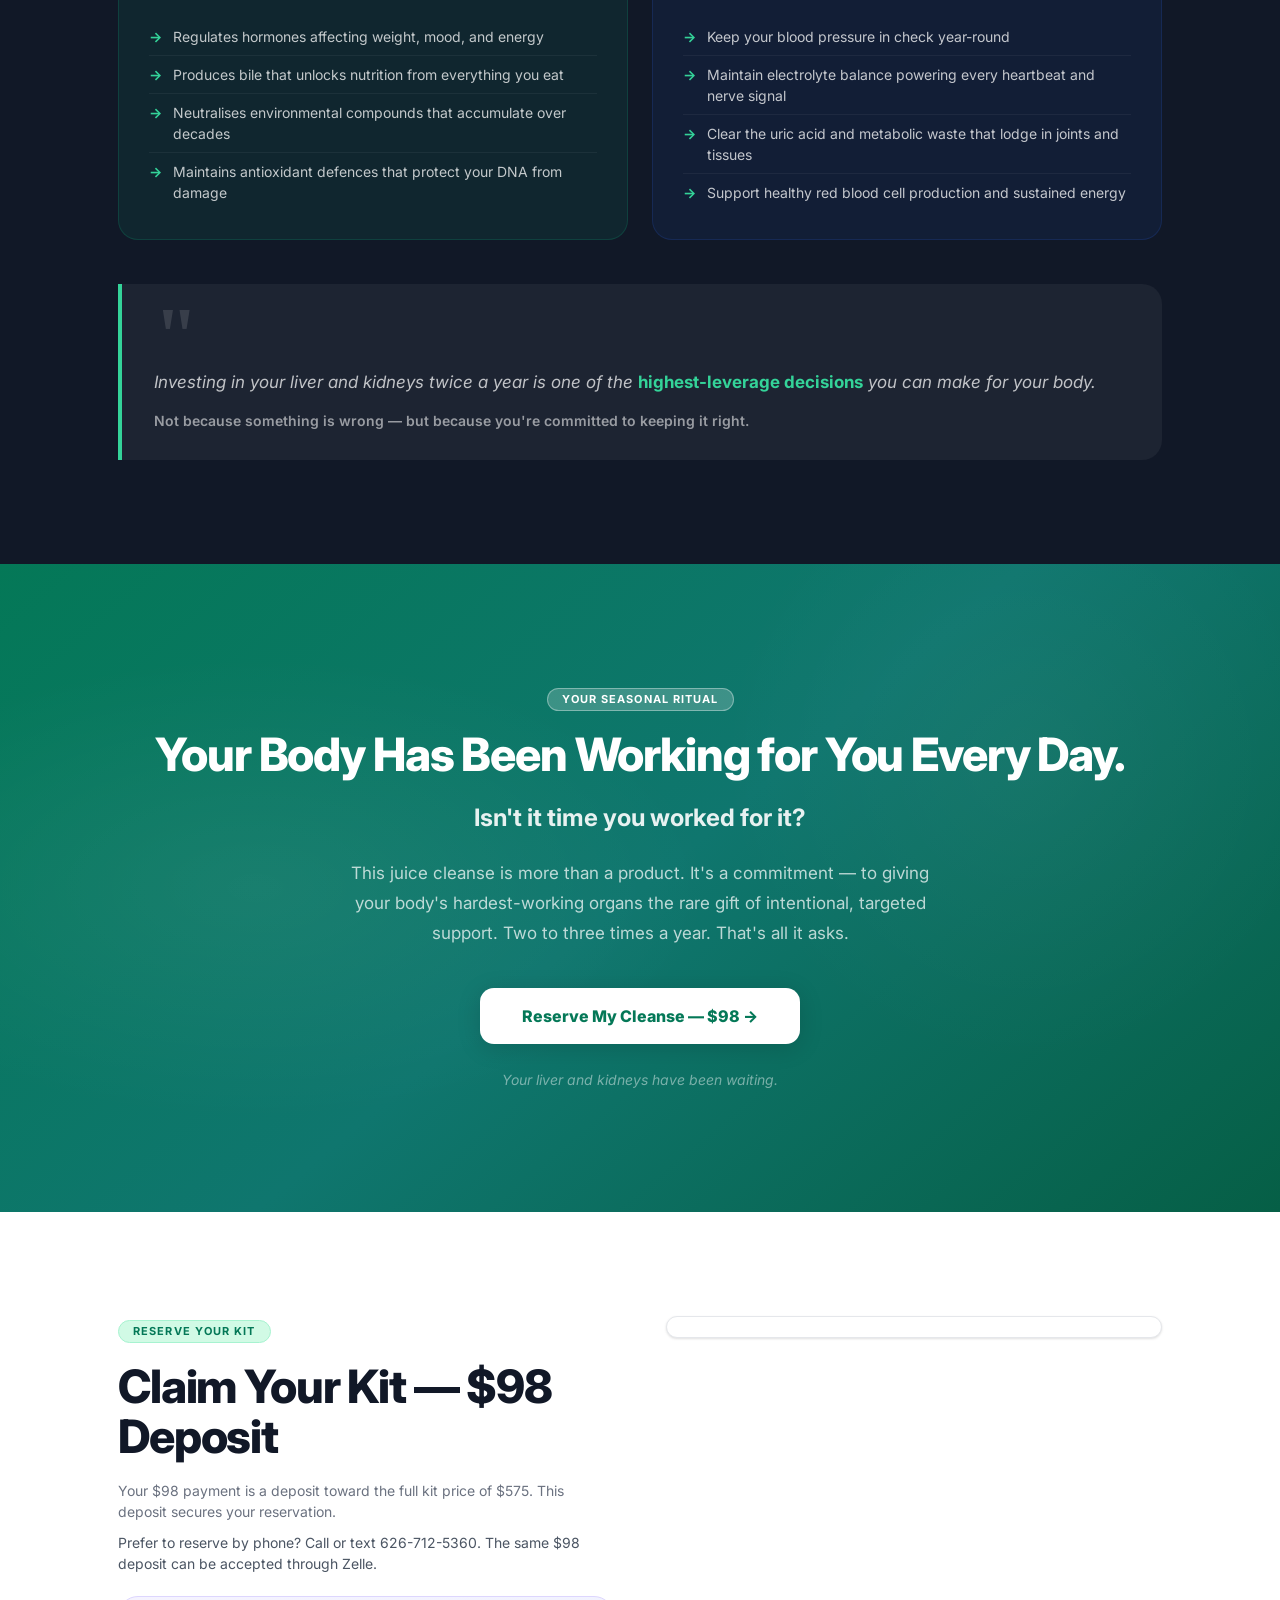
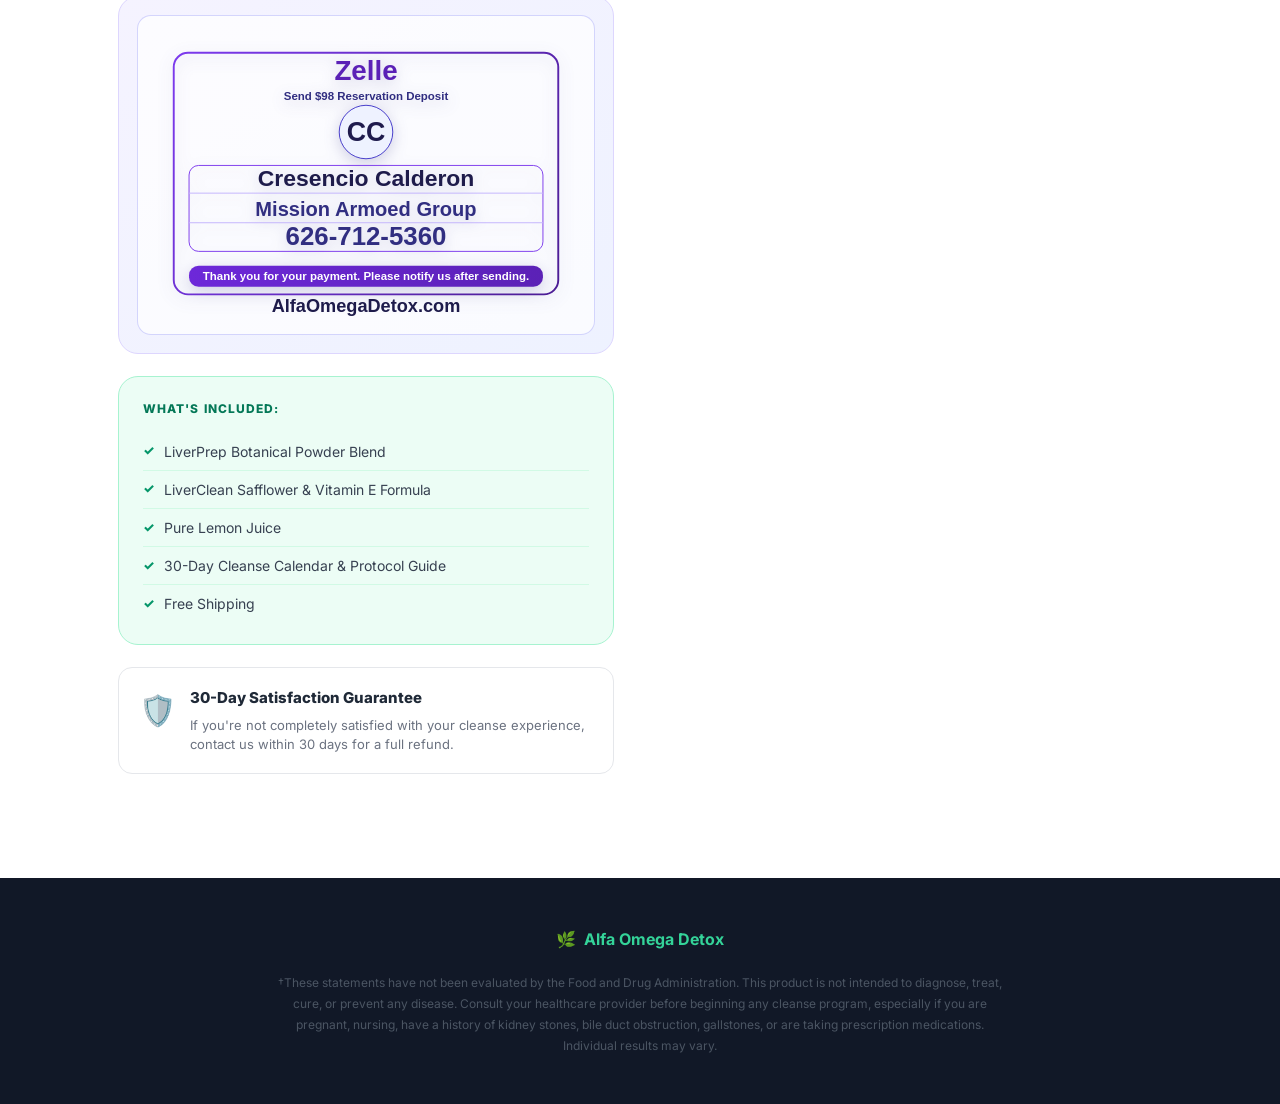
==== commit 06757597: "Restyle call button with theme colors, glow, and wiggle Co-authored-by: cdjcoder <cdjcoder@users.nor" ====
--- a/index.html
+++ b/index.html
@@ -25,7 +25,7 @@
           <button class="lang-btn" data-lang="es" aria-label="Switch to Spanish">ES</button>
         </div>
         <a href="tel:+16267125360" class="nav-call" aria-label="Call 626-712-5360 now">
-          <span class="nav-call-icon" aria-hidden="true">📞</span>
+          <span class="nav-call-icon" aria-hidden="true">✆</span>
           <span class="nav-call-full" data-key="navCall">Ready to Call</span>
           <span class="nav-call-short" data-key="navCallShort">Call</span>
         </a>
--- a/style.css
+++ b/style.css
@@ -154,7 +154,8 @@
   gap: 6px;
   padding: 8px 14px;
   border-radius: var(--r-md);
-  background: var(--bl-600);
+  border: 1px solid rgba(255,255,255,.34);
+  background: linear-gradient(135deg, var(--em-600) 0%, var(--tl-600) 100%);
   color: #fff;
   font-size: 13px;
   font-weight: 800;
@@ -162,16 +163,51 @@
   white-space: nowrap;
   line-height: 1;
   min-height: 36px;
-  box-shadow: 0 6px 18px rgba(37,99,235,.26);
-  transition: background .18s, transform .18s, box-shadow .18s;
+  box-shadow:
+    0 6px 18px rgba(5,150,105,.25),
+    0 0 0 0 rgba(16,185,129,.28);
+  animation: navCallGlow 2.3s ease-in-out infinite;
+  transition: background .18s, transform .18s, box-shadow .18s, border-color .18s;
 }
 .nav-call:hover {
-  background: var(--bl-700);
+  background: linear-gradient(135deg, var(--em-700) 0%, var(--tl-700) 100%);
+  border-color: rgba(255,255,255,.5);
   transform: translateY(-1px);
-  box-shadow: 0 10px 24px rgba(29,78,216,.28);
-}
-.nav-call-icon { font-size: 14px; line-height: 1; }
+  box-shadow: 0 10px 26px rgba(4,120,87,.32);
+}
+.nav-call:focus-visible {
+  outline: 2px solid rgba(16,185,129,.35);
+  outline-offset: 2px;
+}
+.nav-call-icon {
+  display: inline-flex;
+  font-size: 14px;
+  line-height: 1;
+  transform-origin: 72% 36%;
+  animation: navCallWiggle 1.9s ease-in-out infinite;
+}
 .nav-call-short { display: none; }
+
+@keyframes navCallGlow {
+  0%, 100% {
+    box-shadow:
+      0 6px 18px rgba(5,150,105,.25),
+      0 0 0 0 rgba(16,185,129,.25);
+  }
+  50% {
+    box-shadow:
+      0 8px 24px rgba(13,148,136,.32),
+      0 0 0 8px rgba(16,185,129,0);
+  }
+}
+@keyframes navCallWiggle {
+  0%, 58%, 100% { transform: rotate(0deg); }
+  63% { transform: rotate(-16deg); }
+  68% { transform: rotate(12deg); }
+  73% { transform: rotate(-10deg); }
+  78% { transform: rotate(6deg); }
+  83% { transform: rotate(0deg); }
+}
 
 /* Language buttons */
 .lang-buttons { display: flex; gap: 6px; }
